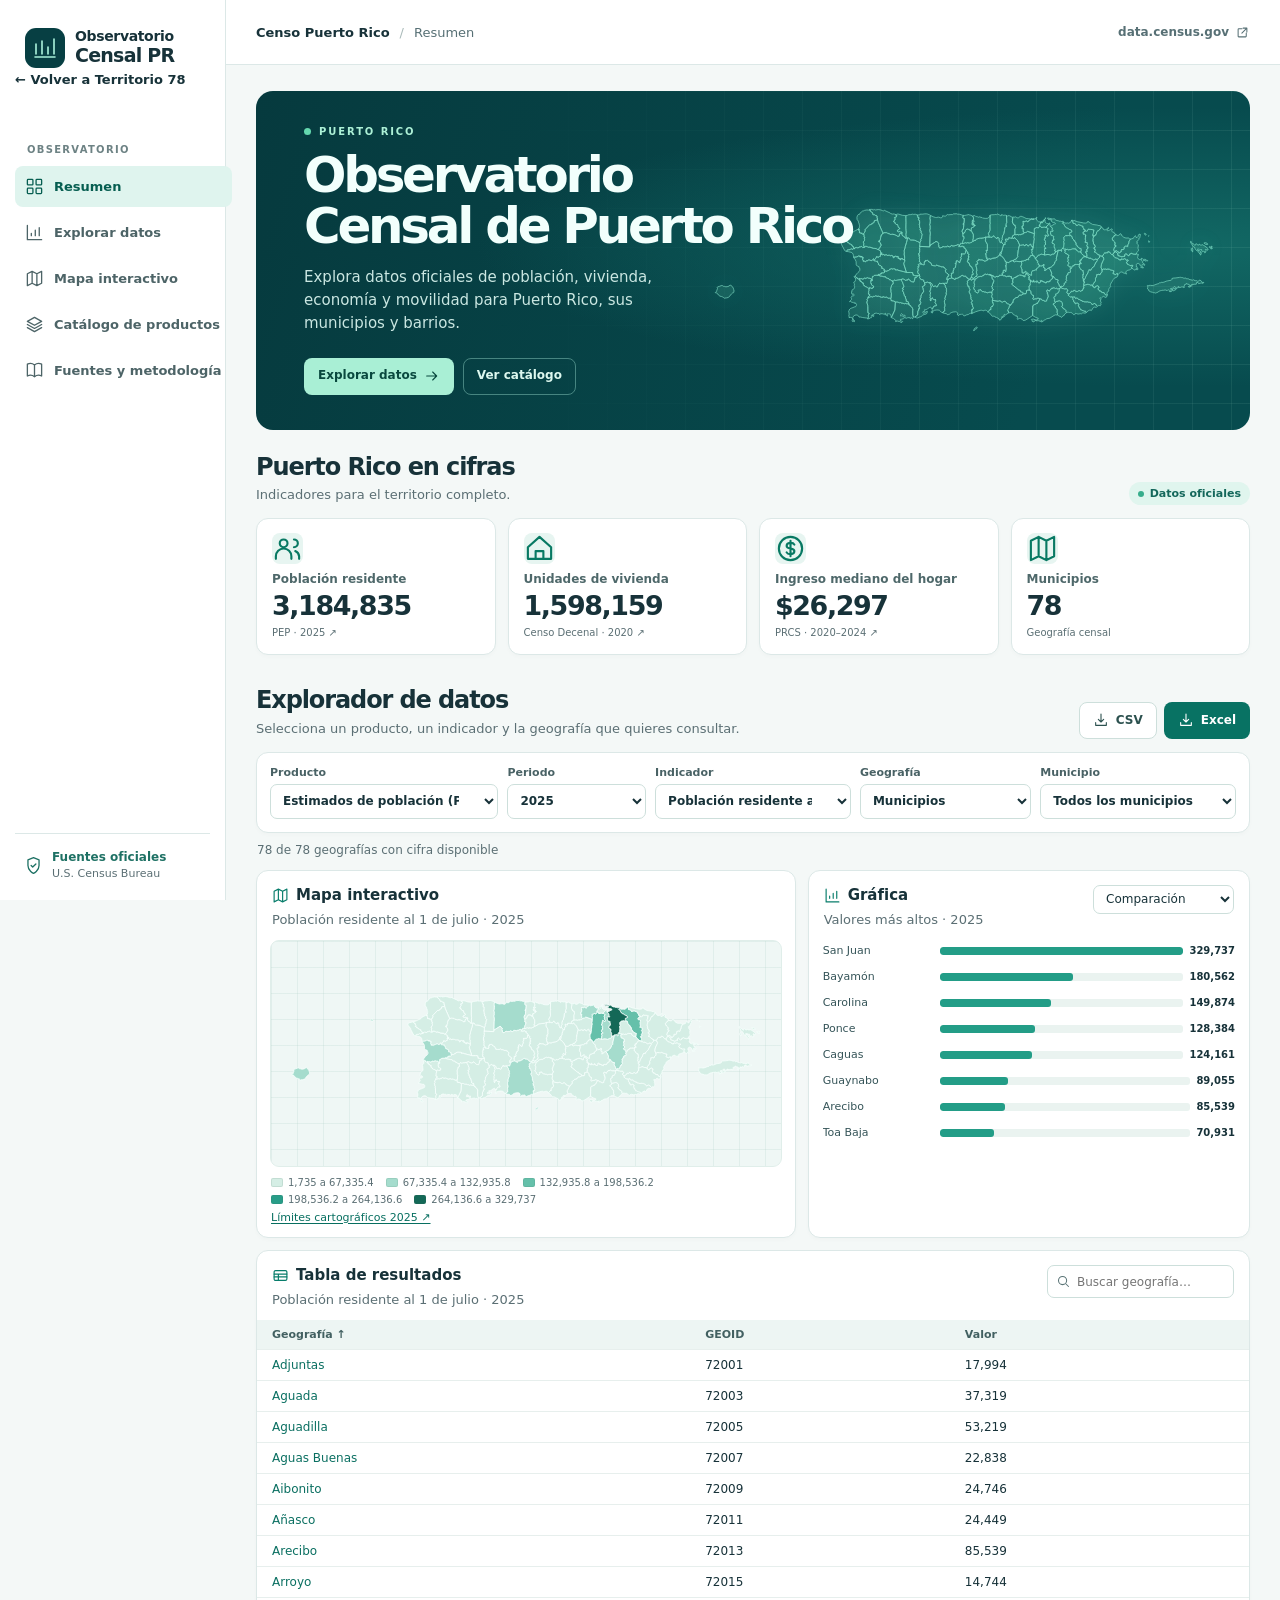
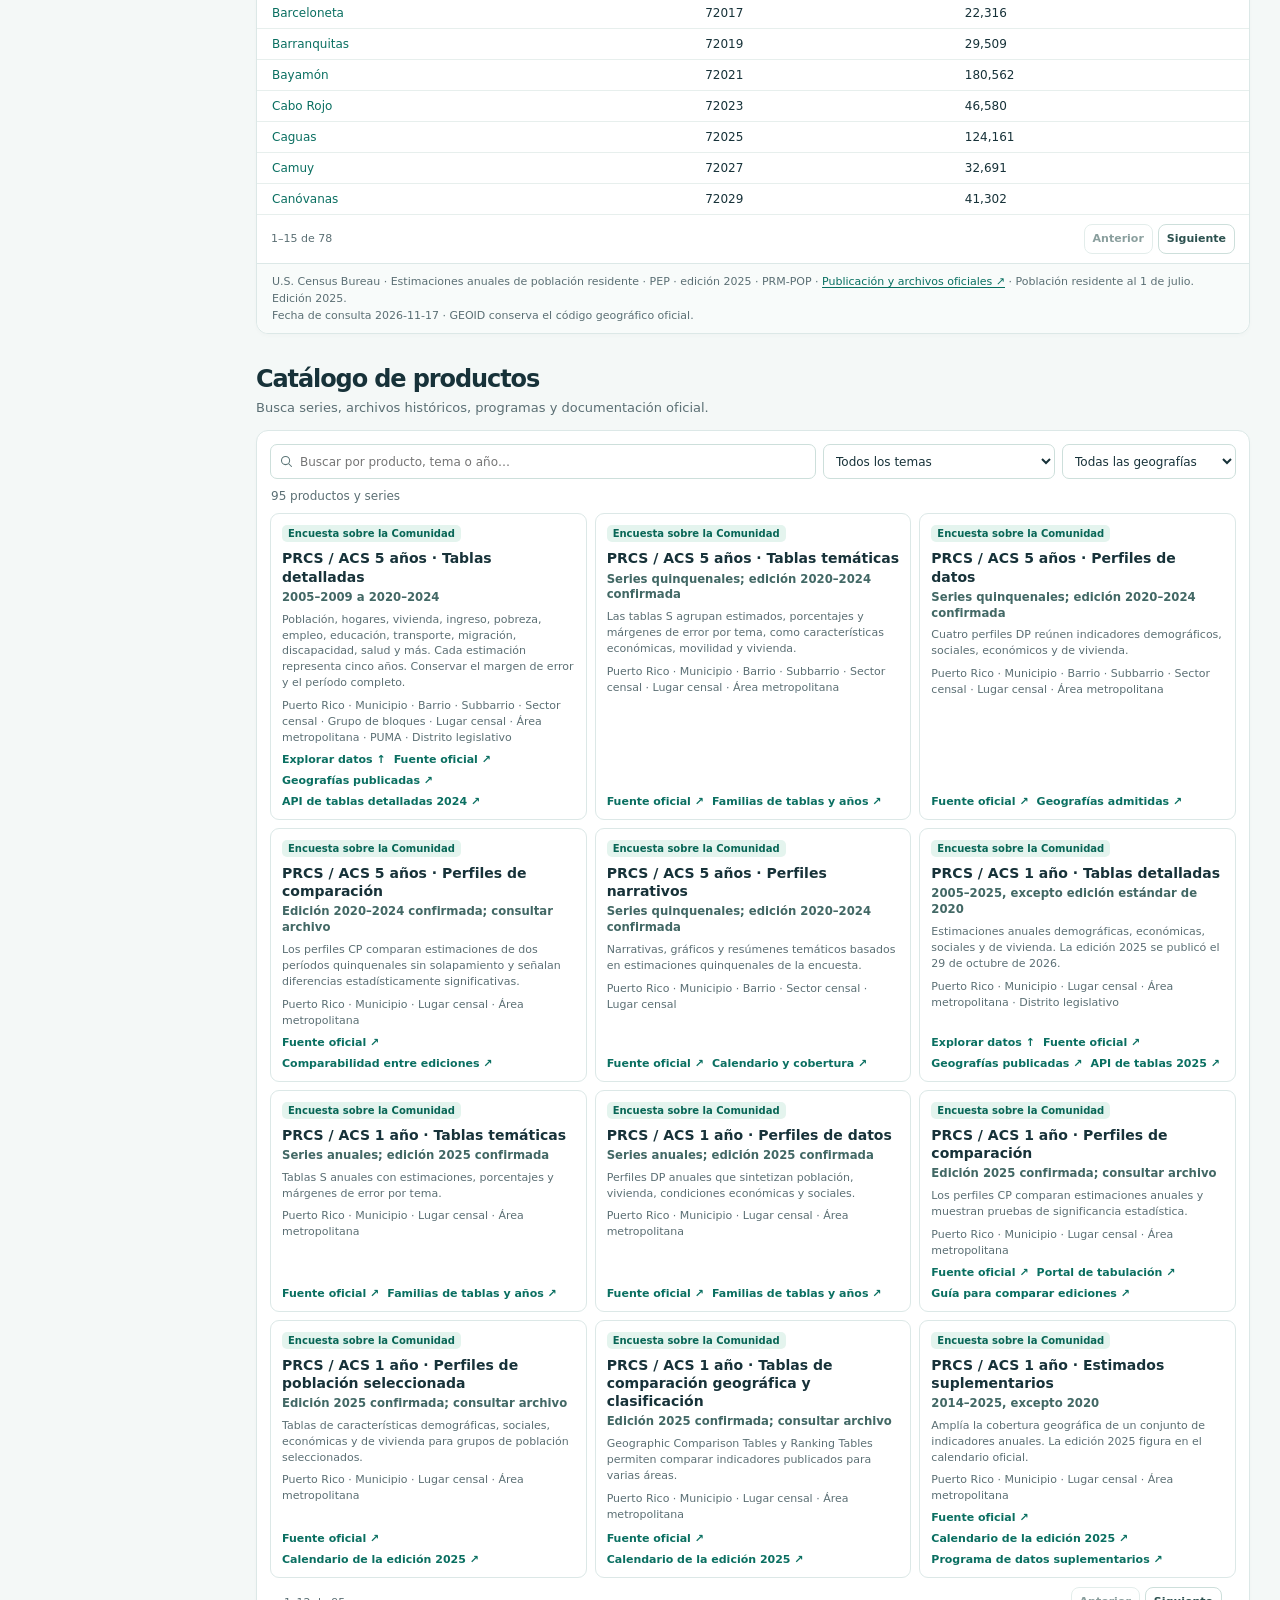
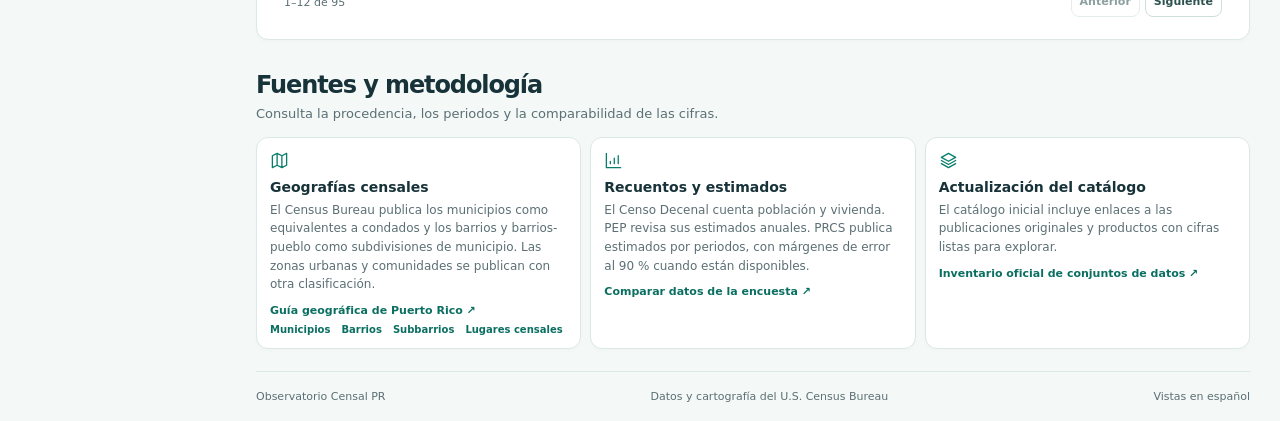
==== sitio/censo/index.html @ 0adb04f1 "Territorio 78: sitio y actualización censal automática Co-Authored-By: Claude Opus 5.5 <noreply@anth" ====
<!doctype html>
<html lang="es">
<head>
<meta charset="utf-8">
<meta name="viewport" content="width=device-width, initial-scale=1">
<title>Observatorio Censal de Puerto Rico</title>
<meta name="description" content="Consulta estadísticas oficiales del Censo de Estados Unidos para Puerto Rico, sus municipios y barrios.">
<link rel="stylesheet" href="style.css?v=20261117">
<script type="module" src="app.js?v=20261117"></script>
</head>
<body>
<a class="skip" href="#contenido">Ir al contenido</a>
<aside class="sidebar" aria-label="Navegación principal">
  <a class="brand" href="#inicio"><span class="brand-icon" data-icon="brand"></span><span>Observatorio<strong>Censal PR</strong></span></a>
  <a href="../index.html#censo" style="display:block;font-size:13px;font-weight:600;margin:4px 0 14px;text-decoration:none">← Volver a Territorio 78</a>
  <p class="nav-label">OBSERVATORIO</p>
  <nav>
    <a href="#inicio" data-nav="inicio"><i data-icon="grid"></i>Resumen</a>
    <a href="#explorar" data-nav="explorar"><i data-icon="chart"></i>Explorar datos</a>
    <a href="#mapa" data-nav="mapa"><i data-icon="map"></i>Mapa interactivo</a>
    <a href="#catalogo" data-nav="catalogo"><i data-icon="layers"></i>Catálogo de productos</a>
    <a href="#metodologia" data-nav="metodologia"><i data-icon="book"></i>Fuentes y metodología</a>
  </nav>
  <div class="sidebar-foot"><i data-icon="shield"></i><div><strong>Fuentes oficiales</strong><span>U.S. Census Bureau</span></div></div>
</aside>
<main id="contenido">
  <header class="topbar">
    <div><span class="top-brand">Censo Puerto Rico</span><span class="top-slash">/</span><span id="breadcrumb">Resumen</span></div>
    <a class="minor top-source" href="https://data.census.gov/" target="_blank" rel="noopener">data.census.gov <i data-icon="external"></i></a>
  </header>
  <div class="content">
    <section id="inicio" aria-label="Resumen">
      <div class="hero">
        <div class="hero-copy">
          <div class="eyebrow"><span></span> PUERTO RICO</div>
          <h1>Observatorio<br>Censal de Puerto Rico</h1>
          <p>Explora datos oficiales de población, vivienda, economía y movilidad para Puerto Rico, sus municipios y barrios.</p>
          <div class="hero-actions"><a class="btn hero-main" href="#explorar">Explorar datos <i data-icon="arrow"></i></a><a class="btn hero-secondary" href="#catalogo">Ver catálogo</a></div>
        </div>
        <div id="hero-map" aria-hidden="true"></div>
      </div>
      <div class="section-header overview-head"><div><h2>Puerto Rico en cifras</h2><p>Indicadores para el territorio completo.</p></div><span class="pill"><span></span> Datos oficiales</span></div>
      <div class="kpis" id="kpis" aria-live="polite"><p>Cargando indicadores oficiales…</p></div>
    </section>
    <section id="explorar" aria-labelledby="explorar-title">
      <div class="section-header"><div><h2 id="explorar-title">Explorador de datos</h2><p>Selecciona un producto, un indicador y la geografía que quieres consultar.</p></div><div class="exports"><button id="export-csv" class="btn neutral" disabled><i data-icon="download"></i> CSV</button><button id="export-xlsx" class="btn accent" disabled><i data-icon="download"></i> Excel</button></div></div>
      <div id="data-error" class="notice" hidden></div>
      <div class="panel filter-grid">
        <label>Producto<select id="product" disabled></select></label>
        <label>Periodo<select id="year" disabled></select></label>
        <label>Indicador<select id="indicator" disabled></select></label>
        <label>Geografía<select id="level" disabled><option value="municipio">Municipios</option><option value="barrio">Barrios y barrios-pueblo</option><option value="pr">Puerto Rico</option></select></label>
        <label id="parent-label">Municipio<select id="parent" disabled><option value="">Todos los municipios</option></select></label>
      </div>
      <p id="status" class="status" role="status"></p>
      <div class="viz-grid">
        <article class="panel viz-card" id="mapa">
          <div class="card-head"><div><h3><i data-icon="map"></i> Mapa interactivo</h3><p id="map-caption">Límites oficiales del Censo</p></div><div class="exports"><button id="drill-map" class="btn small accent" type="button" hidden>Ver barrios</button><button id="clear-map" class="btn small neutral" type="button" hidden>Restablecer</button></div></div>
          <div class="map-frame" id="map-frame"></div>
          <div class="map-legend" id="legend"></div>
          <p id="map-source" class="map-source">Selecciona un área del mapa para consultar su valor.</p>
        </article>
        <article class="panel viz-card">
          <div class="card-head"><div><h3><i data-icon="chart"></i> Gráfica</h3><p id="chart-caption">Usa los filtros para comparar geografías.</p></div>
          <select id="chart-mode" title="Tipo de gráfica" aria-label="Tipo de gráfica"><option value="rank">Comparación</option><option value="trend">Serie temporal</option></select></div>
          <div class="chart-body" id="chart"></div>
        </article>
      </div>
      <article class="panel table-card">
        <div class="card-head"><div><h3><i data-icon="table"></i> Tabla de resultados</h3><p id="table-caption"></p></div><label class="search-field"><i data-icon="search"></i><input id="table-search" type="search" placeholder="Buscar geografía…" aria-label="Buscar geografía"></label></div>
        <div class="table-scroll"><table><thead id="table-head"></thead><tbody id="table-body"></tbody></table></div>
        <div id="pagination" class="pagination"></div>
        <div id="data-source" class="source-line"></div>
      </article>
    </section>
    <section id="catalogo" aria-labelledby="catalogo-title">
      <div class="section-header"><div><h2 id="catalogo-title">Catálogo de productos</h2><p>Busca series, archivos históricos, programas y documentación oficial.</p></div></div>
      <div class="panel catalog">
        <div class="catalog-filters">
          <label class="search-field catalog-search"><i data-icon="search"></i><input id="catalog-search" type="search" placeholder="Buscar por producto, tema o año…" aria-label="Buscar producto"></label>
          <select id="catalog-category" aria-label="Tema"><option value="">Todos los temas</option></select>
          <select id="catalog-geo" aria-label="Cobertura geográfica"><option value="">Todas las geografías</option><option value="pr">Puerto Rico</option><option value="municipio">Municipios</option><option value="barrio">Barrios</option></select>
        </div>
        <div id="catalog-count" class="catalog-count" role="status">Cargando catálogo…</div>
        <div id="catalog-items" class="catalog-grid"></div>
        <div id="catalog-pages" class="pagination"></div>
      </div>
    </section>
    <section id="metodologia" aria-labelledby="metodologia-title">
      <div class="section-header"><div><h2 id="metodologia-title">Fuentes y metodología</h2><p>Consulta la procedencia, los periodos y la comparabilidad de las cifras.</p></div></div>
      <div class="method-grid">
        <article class="panel method-card"><i data-icon="map"></i><h3>Geografías censales</h3><p>El Census Bureau publica los municipios como equivalentes a condados y los barrios y barrios-pueblo como subdivisiones de municipio. Las zonas urbanas y comunidades se publican con otra clasificación.</p><a href="https://www.census.gov/geographies/reference-files/2020/geo/state-local-geo-guides-2020/puerto-rico.html" target="_blank" rel="noopener">Guía geográfica de Puerto Rico ↗</a><div class="geo-downloads"><a href="./data/municipios.geojson" download>Municipios</a><a href="./data/barrios.geojson" download>Barrios</a><a href="./data/subbarrios.geojson" download>Subbarrios</a><a href="./data/lugares.geojson" download>Lugares censales</a></div></article>
        <article class="panel method-card"><i data-icon="chart"></i><h3>Recuentos y estimados</h3><p>El Censo Decenal cuenta población y vivienda. PEP revisa sus estimados anuales. PRCS publica estimados por periodos, con márgenes de error al 90 % cuando están disponibles.</p><a href="https://www.census.gov/programs-surveys/acs/guidance/comparing-acs-data.html" target="_blank" rel="noopener">Comparar datos de la encuesta ↗</a></article>
        <article class="panel method-card"><i data-icon="layers"></i><h3>Actualización del catálogo</h3><p id="update-status">El catálogo inicial incluye enlaces a las publicaciones originales y productos con cifras listas para explorar.</p><a href="https://api.census.gov/data.html" target="_blank" rel="noopener">Inventario oficial de conjuntos de datos ↗</a></article>
      </div>
    </section>
    <footer><span>Observatorio Censal PR</span><span>Datos y cartografía del U.S. Census Bureau</span><span>Vistas en español</span></footer>
  </div>
</main>
</body>
</html>
---- sitio/censo/style.css ----
:root{--ink:#173239;--muted:#5b6f74;--line:#dce8e7;--green:#087d6b;--deep:#073f43;--bg:#f4f8f7;--white:#fff;--nav-width:226px;color-scheme:light;font-family:"Inter","Geist",system-ui,-apple-system,BlinkMacSystemFont,"Segoe UI",sans-serif;color:var(--ink);background:var(--bg);font-size:14px}
*{box-sizing:border-box}html{scroll-behavior:smooth}body{margin:0}a{color:inherit;text-decoration:none}button,select,input{font:inherit}button,select{cursor:pointer}button:disabled,select:disabled{cursor:default;opacity:.55}[hidden]{display:none!important}p,h1,h2,h3{margin:0}i[data-icon]{display:inline-flex;align-items:center;justify-content:center;flex:none;width:19px;height:19px;color:inherit;font-style:normal}svg.icon{width:100%;height:100%;display:block}button:focus-visible,a:focus-visible,select:focus-visible,input:focus-visible,[role=button]:focus-visible{outline:3px solid #12a790;outline-offset:3px}.skip{position:fixed;top:10px;left:10px;z-index:10;padding:10px;background:white;transform:translateY(-150%)}.skip:focus{transform:none}
.sidebar{width:var(--nav-width);position:fixed;inset:0 auto 0 0;background:#fff;border-right:1px solid var(--line);display:flex;flex-direction:column;padding:27px 15px 20px;z-index:3}.brand{display:flex;gap:10px;align-items:center;padding:1px 10px 0;line-height:1.13;letter-spacing:-.025em;font-size:14px;font-weight:650}.brand strong{display:block;font-weight:800;font-size:19px;letter-spacing:-.04em}.brand-icon{width:40px;height:40px;border-radius:11px;background:var(--deep);color:#a6efd9;padding:8px;display:grid;place-items:center}.nav-label{font-size:10px;color:#6d8284;font-weight:700;letter-spacing:.13em;margin:43px 12px 11px}.sidebar nav{display:grid;gap:5px}.sidebar nav a{display:flex;gap:10px;align-items:center;padding:11px 10px;border-radius:8px;color:#4d6467;font-size:13px;font-weight:560;white-space:nowrap}.sidebar nav a:hover,.sidebar nav a[aria-current]{background:#dff4ee;color:#075e51;font-weight:710}.sidebar-foot{margin-top:auto;border-top:1px solid var(--line);padding:16px 9px 0;display:flex;align-items:center;gap:9px;color:#1e7164;font-size:12px}.sidebar-foot span{display:block;color:var(--muted);font-size:11px;margin-top:3px}
main{margin-left:var(--nav-width)}.topbar{height:65px;border-bottom:1px solid var(--line);background:#fff;display:flex;align-items:center;justify-content:space-between;padding:0 30px;color:#577075;gap:16px;font-size:13px}.top-brand{font-weight:680;color:var(--ink)}.top-slash{padding:0 10px;color:#a9bab9}.minor{display:inline-flex;gap:6px;align-items:center;font-weight:650;font-size:12px}.minor i{width:15px;height:15px}.minor:hover{color:var(--green)}.content{max-width:1590px;margin:0 auto;padding:26px 30px 0}
section{scroll-margin-top:18px}#mapa{scroll-margin-top:18px}.hero{background:radial-gradient(ellipse at 94% 46%,#126864 0,transparent 54%),linear-gradient(108deg,#063a3e,#074b4e 79%);border-radius:17px;min-height:301px;position:relative;overflow:hidden;color:#f2fffc;isolation:isolate;display:flex;align-items:center}.hero:after{content:"";position:absolute;inset:0;z-index:-1;background-image:linear-gradient(#a7e3cb18 1px,transparent 1px),linear-gradient(90deg,#a7e3cb18 1px,transparent 1px);background-size:39px 39px;mask-image:linear-gradient(90deg,transparent 23%,black 100%)}.hero-copy{padding:35px clamp(26px,4vw,48px);position:relative;max-width:620px;z-index:1}.eyebrow{font-size:10px;letter-spacing:.19em;color:#acf0d6;display:flex;align-items:center;gap:8px;font-weight:750}.eyebrow span,.pill span{width:7px;height:7px;background:#64d7ae;border-radius:50%;display:inline-block}.hero h1{font-size:clamp(37px,4.3vw,62px);letter-spacing:-.065em;line-height:1.02;margin:13px 0 14px;font-weight:780}.hero p{font-size:15px;line-height:1.55;color:#cae7e2;max-width:363px}.hero-actions{display:flex;gap:9px;flex-wrap:wrap;margin-top:22px}.btn{display:inline-flex;gap:7px;justify-content:center;align-items:center;padding:9px 13px;min-height:37px;border-radius:8px;border:1px solid transparent;font-weight:690;font-size:12px;white-space:nowrap;line-height:1.3}.btn i{width:16px;height:16px}.hero-main{background:#a9efd5;color:#09483e}.hero-main:hover{background:#c6f6e4}.hero-secondary{border-color:#7fc0b489;color:#ddf8ef}.hero-secondary:hover{background:#ffffff15}#hero-map{position:absolute;inset:7% 1.5% 1% 44%;display:grid;place-items:center;z-index:0;pointer-events:none}#hero-map svg{width:100%;height:auto;overflow:visible;opacity:.88;filter:drop-shadow(0 0 13px #83ead54f)}
.section-header{display:flex;justify-content:space-between;align-items:flex-end;gap:13px;margin:32px 0 13px}.overview-head{margin-top:24px}.section-header h2{font-size:24px;line-height:1.15;letter-spacing:-.046em;font-weight:770}.section-header p,.card-head p{font-size:13px;color:var(--muted);margin-top:5px;line-height:1.45}.pill{font-size:11px;font-weight:720;color:#14675b;display:inline-flex;align-items:center;gap:6px;width:max-content;padding:5px 9px;border-radius:99px;white-space:nowrap;background:#e0f5ee}.pill span{background:#37ad8c;width:6px;height:6px}.kpis{display:grid;grid-template-columns:repeat(4,minmax(0,1fr));gap:12px}.panel{background:#fff;border:1px solid var(--line);border-radius:12px;box-shadow:0 2px 4px #153f3705;min-width:0}.kpi{padding:14px 15px 15px}.kpi-icon{width:31px;height:31px;display:grid;place-items:center;background:#e7f5f1;color:#087963;border-radius:8px;margin-bottom:8px}.kpi h3{font-size:12px;font-weight:650;color:#4e686a;margin-bottom:5px}.kpi strong{display:block;font-variant-numeric:tabular-nums;font-size:clamp(21px,2.1vw,31px);letter-spacing:-.052em;line-height:1.13}.kpi a,.kpi small{font-size:10px;color:var(--muted);display:inline-block;margin-top:6px}.kpi a:hover{text-decoration:underline}
.exports{display:flex;gap:7px}.neutral{background:#fff;border-color:#cddfdb;color:#2c514f}.neutral:hover{background:#f1f8f6}.accent{background:#087263;color:#fff}.accent:hover{background:#055e51}.small{min-height:30px;padding:5px 8px;font-size:11px}.filter-grid{padding:13px;display:grid;grid-template-columns:1.4fr .85fr 1.2fr 1.05fr 1.2fr;gap:9px}.filter-grid label{font-size:11px;display:grid;gap:5px;color:#496265;font-weight:680;min-width:0}select{border:1px solid #cddfdb;border-radius:7px;background:#fff;color:var(--ink);padding:7px 22px 7px 8px;min-height:35px;max-width:100%;min-width:0;font-size:12px}.status{color:var(--muted);margin:10px 1px;font-size:12px;min-height:17px}.notice{padding:12px;border:1px solid #e6cbb9;background:#fff2e9;border-radius:8px;margin-bottom:12px}
.viz-grid{display:grid;grid-template-columns:1.22fr 1fr;gap:12px}.viz-card{overflow:hidden}.card-head{display:flex;align-items:flex-start;justify-content:space-between;gap:8px;padding:14px 15px 10px}.card-head h3{display:flex;align-items:center;gap:7px;font-size:15px;line-height:1.4;font-weight:750}.card-head h3 i{color:var(--green);width:17px;height:17px}.card-head select{min-height:29px;padding-top:4px;padding-bottom:4px}.map-frame{margin:0 13px;border:1px solid #e0eeea;background-color:#eff7f5;background-image:linear-gradient(#b4d4cb40 1px,transparent 1px),linear-gradient(90deg,#b4d4cb40 1px,transparent 1px);background-size:26px 26px;border-radius:9px;min-height:225px;display:grid;place-items:center;overflow:hidden;position:relative}.map-frame>svg{width:100%;height:225px;display:block}.map-frame path{stroke:#f6fffd;stroke-width:.8;vector-effect:non-scaling-stroke}.map-frame path[role=button]{cursor:pointer}.map-frame path[role=button]:hover,.map-frame path[role=button]:focus,.map-frame path.is-selected{stroke:#103f44;stroke-width:1.75}.map-legend{margin:10px 14px 0;min-height:18px;display:flex;gap:6px 12px;flex-wrap:wrap;font-size:10px;color:var(--muted)}.map-legend span{display:inline-flex;align-items:center;gap:5px}.swatch{width:12px;height:9px;border:1px solid #42655a20;border-radius:2px}.map-source{margin:5px 14px 12px;color:var(--muted);font-size:11px;line-height:1.4}.map-source a,.source-line a{color:#076f60;text-decoration:underline;text-underline-offset:2px}.chart-body{padding:2px 14px 11px;min-height:238px}.bars{display:grid;gap:8px}.bar-row{display:grid;grid-template-columns:minmax(57px,27%) 1fr auto;align-items:center;gap:6px;text-align:left;font-size:11px;min-height:18px;color:#355458}.bar-row span:first-child{overflow:hidden;text-overflow:ellipsis;white-space:nowrap}.bar-row strong{font-size:10px;font-variant-numeric:tabular-nums;color:var(--ink)}.bar-track{background:#eaf3f0;height:8px;border-radius:3px;overflow:hidden}.bar-fill{height:100%;background:#239d87;border-radius:3px}.linechart{width:100%;height:220px;display:block}.empty{color:var(--muted);font-size:12px;padding:17px 12px;text-align:center}.chart-note{font-size:11px;color:var(--muted);line-height:1.35;margin-top:5px}
.table-card{margin-top:12px}.search-field{display:inline-flex;align-items:center;gap:6px;border:1px solid #cddfdb;border-radius:7px;padding:0 8px;color:#5a7476;min-height:33px;background:white}.search-field i{width:15px;height:15px}.search-field input{border:0;background:transparent;min-width:0;max-width:100%;width:148px;padding:6px 0;font-size:12px;color:var(--ink)}.table-scroll{overflow:auto}table{border-collapse:collapse;width:100%;font-size:12px;white-space:nowrap;text-align:left}th{background:#edf5f3;color:#426061;font-size:11px;font-weight:740}th button{font:inherit;color:inherit;border:0;background:transparent;padding:0;text-align:left}th,td{padding:8px 15px;border-bottom:1px solid #e7efed}td{font-variant-numeric:tabular-nums}td a,td button.link{font:inherit;border:0;background:transparent;padding:0;color:#0a6f61;cursor:pointer;text-align:left}td a:hover,td button.link:hover{text-decoration:underline}tbody tr:hover{background:#f8fcfb}.pagination{display:flex;justify-content:space-between;gap:8px;align-items:center;padding:9px 14px;color:var(--muted);font-size:11px}.pagination>div{display:flex;gap:5px}.source-line{border-top:1px solid var(--line);background:#f8fbfa;border-radius:0 0 12px 12px;padding:9px 15px;line-height:1.55;color:var(--muted);font-size:11px}
.catalog{padding:13px}.catalog-filters{display:grid;grid-template-columns:1fr auto auto;gap:7px}.catalog-search input{width:100%}.catalog-count{color:var(--muted);margin:10px 1px;font-size:12px}.catalog-grid{display:grid;grid-template-columns:repeat(3,minmax(0,1fr));gap:8px}.catalog-item{border:1px solid var(--line);border-radius:9px;padding:11px;display:flex;flex-direction:column;min-width:0}.catalog-item .tag{font-size:10px;font-weight:700;color:#086656;background:#e4f4ee;padding:3px 6px;border-radius:5px;align-self:flex-start}.catalog-item h3{font-size:14px;margin:7px 0 4px;line-height:1.3}.catalog-item p{font-size:11px;color:var(--muted);line-height:1.45;margin-bottom:7px}.catalog-item small{color:#426865;font-weight:650;margin-bottom:6px;line-height:1.35}.catalog-item .catalog-links{display:flex;gap:8px;flex-wrap:wrap;margin-top:auto;font-size:11px;color:#0a6f61;font-weight:700}.catalog-links a:hover,.method-card a:hover{text-decoration:underline}.method-grid{display:grid;grid-template-columns:repeat(3,minmax(0,1fr));gap:9px}.method-card{padding:13px}.method-card i{color:var(--green)}.method-card h3{font-size:14px;margin:6px 0}.method-card p{font-size:12px;color:var(--muted);line-height:1.55;margin-bottom:7px}.method-card a{font-size:11px;color:#0a6f61;font-weight:700}footer{display:flex;justify-content:space-between;gap:8px;flex-wrap:wrap;padding:18px 0;margin-top:22px;border-top:1px solid var(--line);font-size:11px;color:var(--muted)}
@media(max-width:1180px){:root{--nav-width:199px}.content{padding:21px 23px 0}.topbar{padding:0 23px}.hero h1{font-size:clamp(36px,4.7vw,59px)}}@media(max-width:900px){:root{--nav-width:0px}.sidebar{position:sticky;top:0;width:100%;display:flex;flex-direction:row;align-items:center;justify-content:space-between;border-right:0;border-bottom:1px solid var(--line);padding:7px 10px;gap:8px;overflow:auto}.brand{padding:0;flex:none}.brand-icon{width:33px;height:33px;padding:6px}.brand span:nth-child(2),.sidebar-foot,.nav-label{display:none}.sidebar nav{display:flex;gap:3px}.sidebar nav a{font-size:12px;padding:7px;gap:4px}.sidebar nav a i{width:15px;height:15px}.topbar{height:41px}.hero{min-height:274px}.hero h1{font-size:clamp(37px,6.1vw,57px)}section,#mapa{scroll-margin-top:63px}}@media(max-width:650px){.content{padding:13px 10px 0}.topbar{padding:0 11px}.top-source{font-size:10px}.sidebar nav a i{display:none}.sidebar nav a{font-size:11px;white-space:nowrap;padding:6px 5px}.hero{min-height:284px}.hero-copy{padding:22px 15px}.hero h1{font-size:clamp(32px,8.4vw,52px)}.hero p{font-size:13px;max-width:285px}#hero-map{inset:13% -10% 1% 25%;opacity:.36}.kpis{grid-template-columns:repeat(2,minmax(0,1fr));gap:6px}.kpi{padding:9px}.section-header{align-items:flex-start}.section-header h2{font-size:21px}.section-header p{font-size:12px}.exports .btn{padding:7px 6px;min-height:31px}.filter-grid{grid-template-columns:repeat(2,minmax(0,1fr));padding:8px;gap:7px}.viz-grid,.method-grid{grid-template-columns:1fr}.catalog-grid{grid-template-columns:1fr}.catalog-filters{grid-template-columns:repeat(2,minmax(0,1fr))}.catalog-search{grid-column:1/-1}.catalog{padding:8px}.card-head{padding:10px}.search-field input{width:114px}.catalog-search input{width:100%}}
.geo-downloads{display:flex;flex-wrap:wrap;gap:4px 11px;margin-top:7px}.geo-downloads a{font-size:10px}
@media(min-width:1200px){.hero-copy{max-width:660px}.hero h1{font-size:clamp(45px,3.9vw,60px)}}
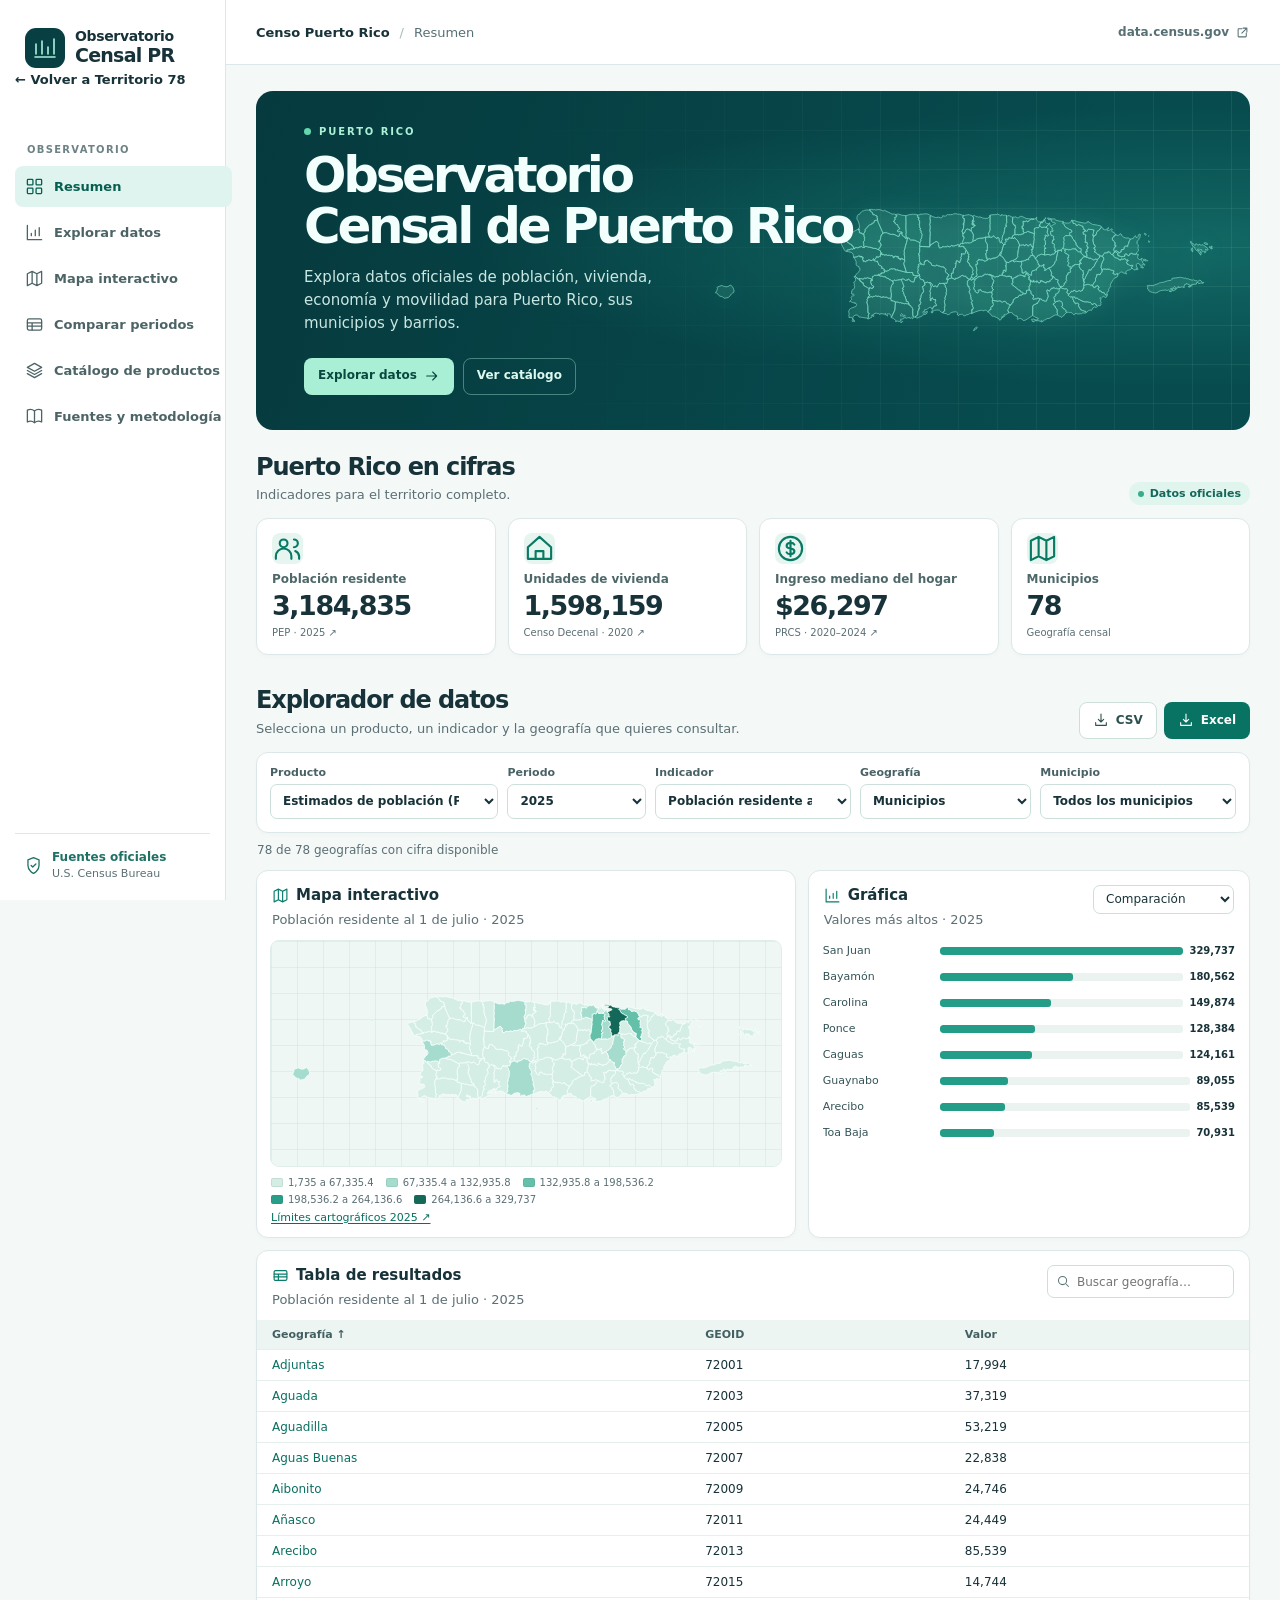
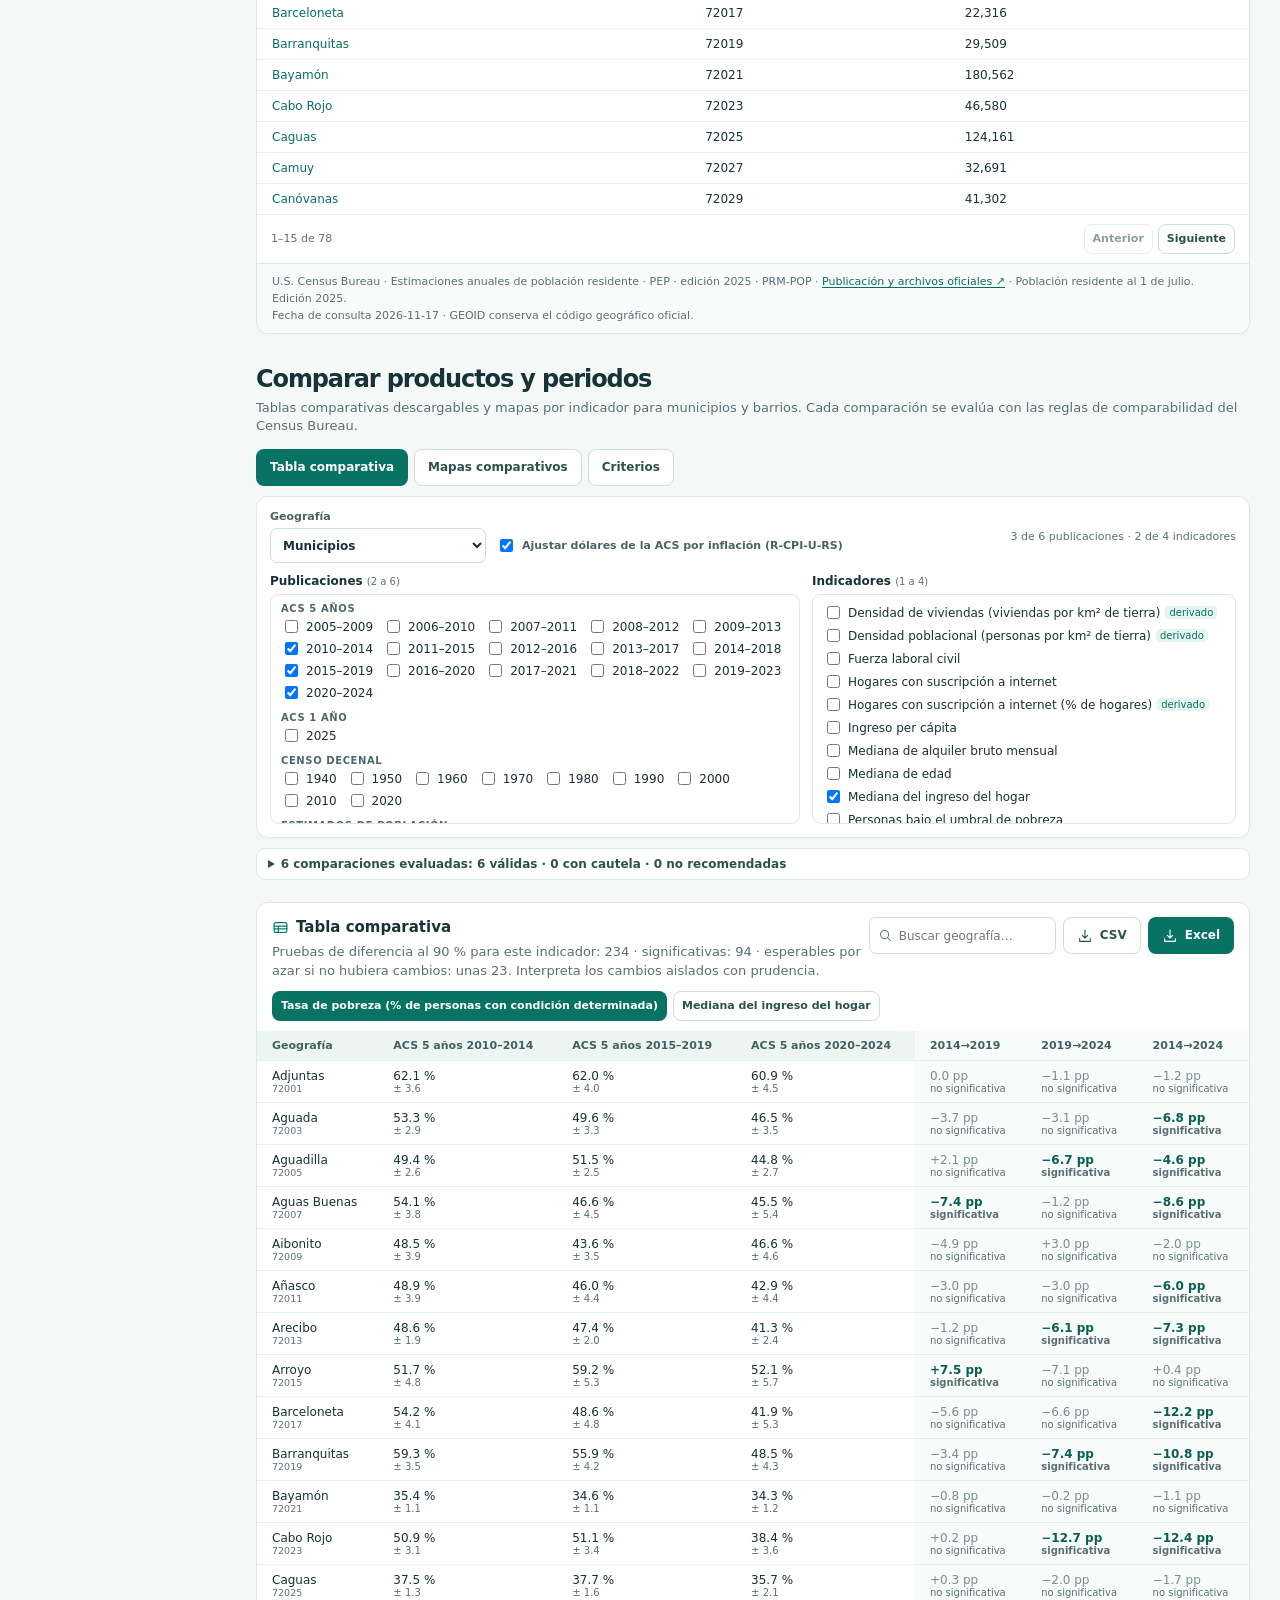
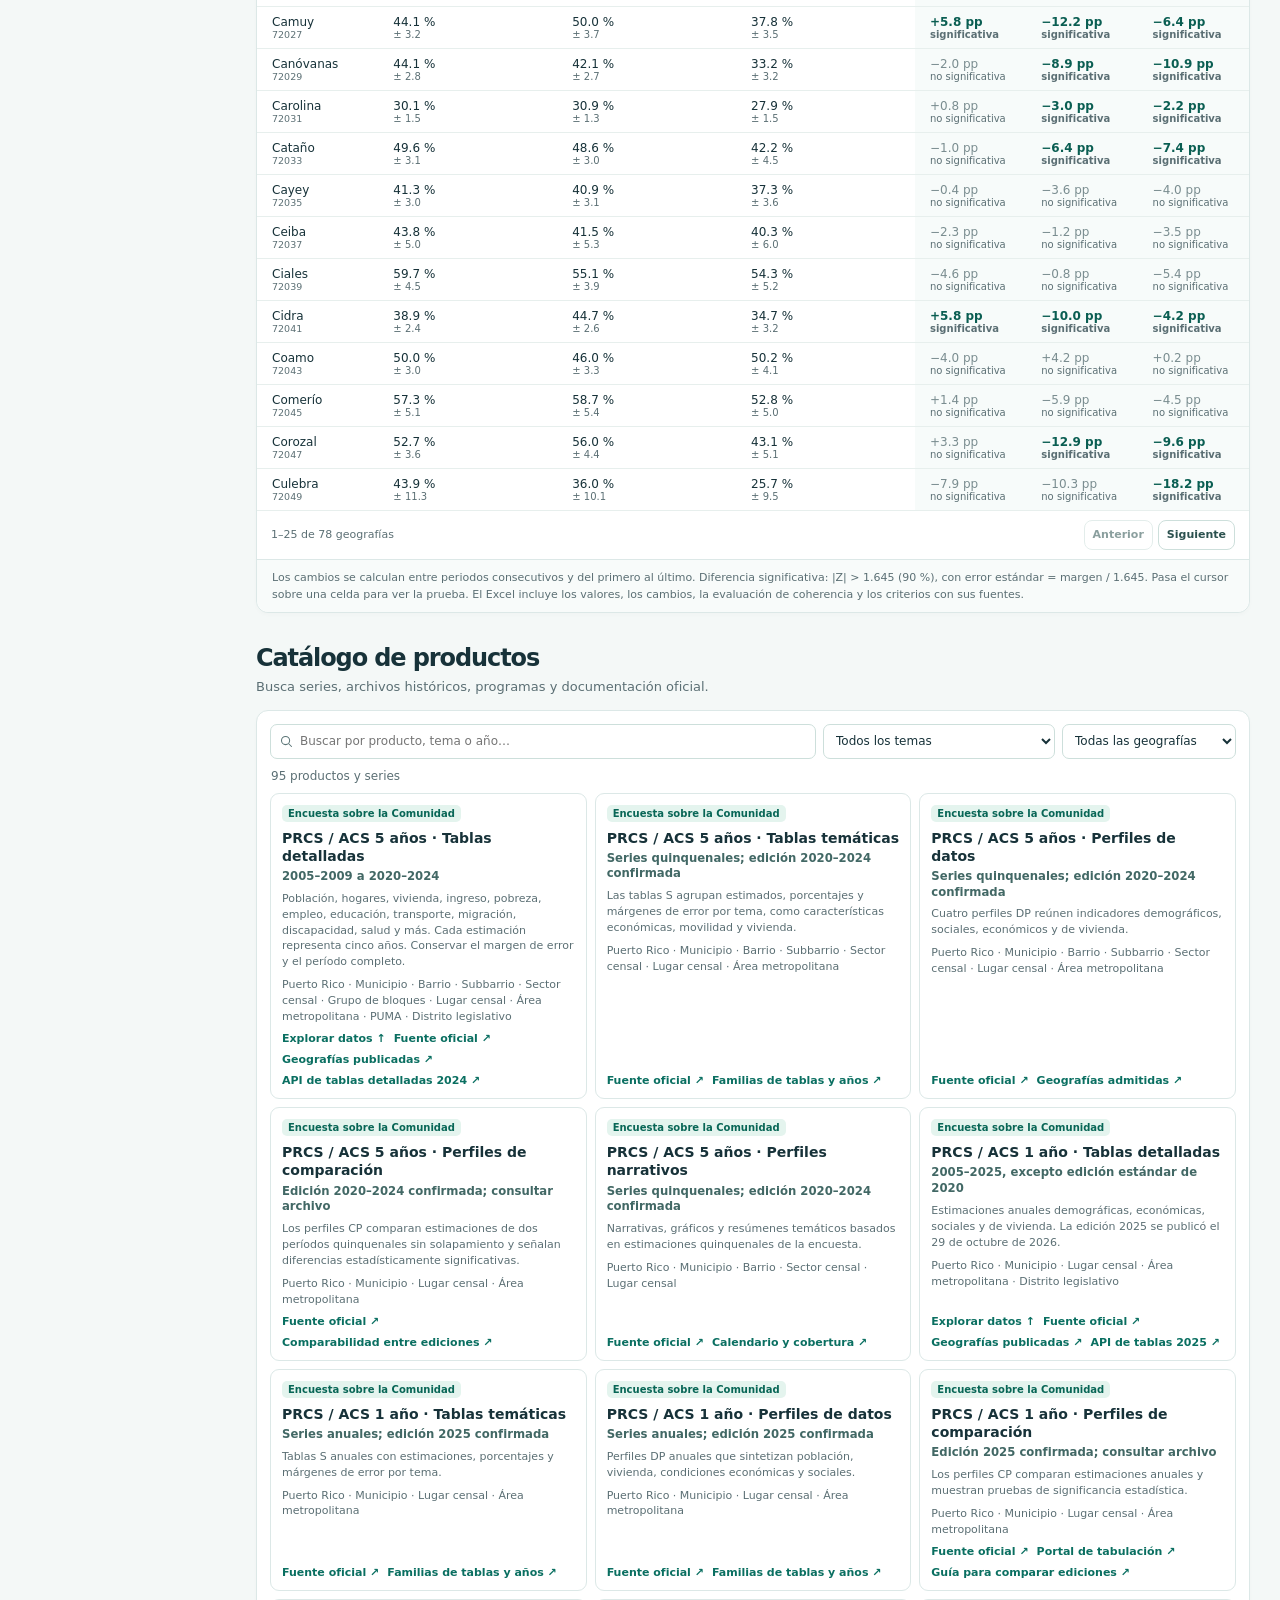
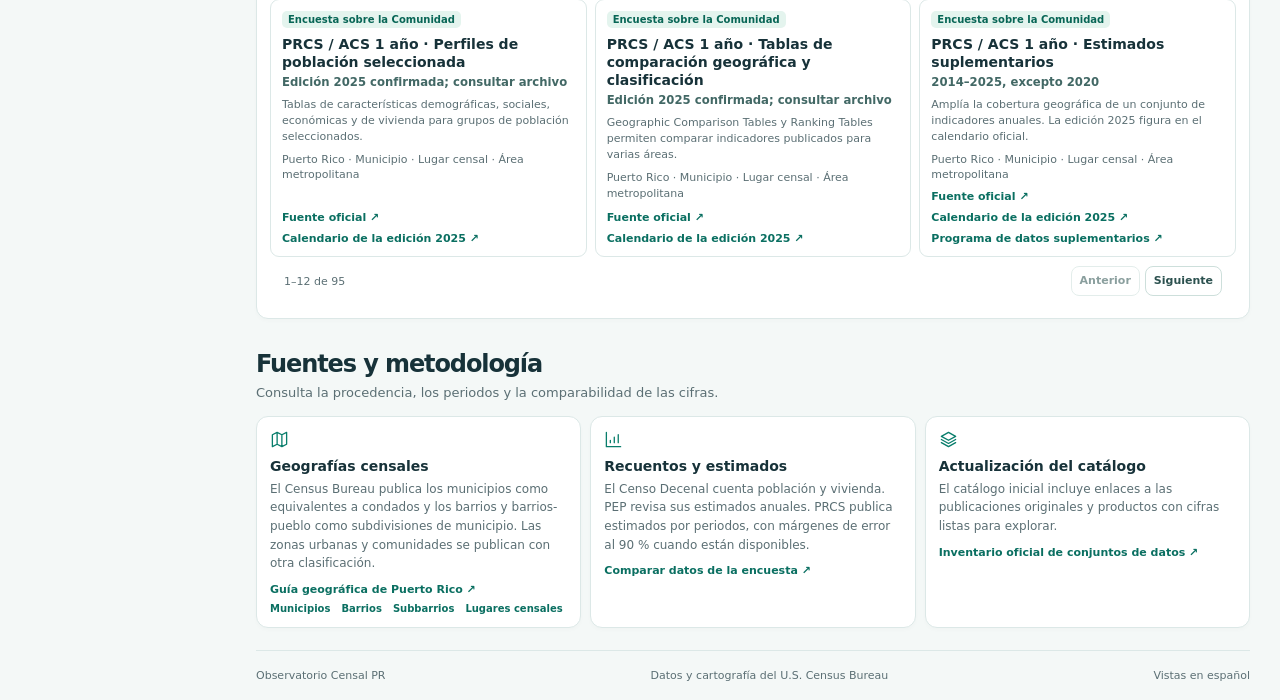
==== commit c5b7c602: "Observatorio: tablas y mapas comparativos con reglas de coherencia Tablas comparativas descargables " ====
--- a/sitio/censo/index.html
+++ b/sitio/censo/index.html
@@ -5,8 +5,8 @@
 <meta name="viewport" content="width=device-width, initial-scale=1">
 <title>Observatorio Censal de Puerto Rico</title>
 <meta name="description" content="Consulta estadísticas oficiales del Censo de Estados Unidos para Puerto Rico, sus municipios y barrios.">
-<link rel="stylesheet" href="style.css?v=20261117">
-<script type="module" src="app.js?v=20261117"></script>
+<link rel="stylesheet" href="style.css?v=20261118">
+<script type="module" src="app.js?v=20261118"></script>
 </head>
 <body>
 <a class="skip" href="#contenido">Ir al contenido</a>
@@ -18,6 +18,7 @@
     <a href="#inicio" data-nav="inicio"><i data-icon="grid"></i>Resumen</a>
     <a href="#explorar" data-nav="explorar"><i data-icon="chart"></i>Explorar datos</a>
     <a href="#mapa" data-nav="mapa"><i data-icon="map"></i>Mapa interactivo</a>
+    <a href="#comparar" data-nav="comparar"><i data-icon="table"></i>Comparar periodos</a>
     <a href="#catalogo" data-nav="catalogo"><i data-icon="layers"></i>Catálogo de productos</a>
     <a href="#metodologia" data-nav="metodologia"><i data-icon="book"></i>Fuentes y metodología</a>
   </nav>
@@ -73,6 +74,62 @@
         <div id="data-source" class="source-line"></div>
       </article>
     </section>
+    <section id="comparar" aria-labelledby="comparar-title">
+      <div class="section-header"><div><h2 id="comparar-title">Comparar productos y periodos</h2><p>Tablas comparativas descargables y mapas por indicador para municipios y barrios. Cada comparación se evalúa con las reglas de comparabilidad del Census Bureau.</p></div></div>
+      <div class="cmp-tabs-main" role="tablist"><button type="button" class="btn accent" data-cmp="tabla" role="tab" aria-selected="true">Tabla comparativa</button><button type="button" class="btn neutral" data-cmp="mapas" role="tab" aria-selected="false">Mapas comparativos</button><button type="button" class="btn neutral" data-cmp="criterios" role="tab" aria-selected="false">Criterios</button></div>
+
+      <div id="cmp-pane-tabla" class="cmp-pane">
+        <div class="panel cmp-controls">
+          <div class="cmp-row">
+            <label>Geografía<select id="cmp-level"><option value="pr">Puerto Rico</option><option value="municipio" selected>Municipios</option><option value="barrio">Barrios y barrios-pueblo</option></select></label>
+            <label id="cmp-parent-label" hidden>Municipio<select id="cmp-parent"></select></label>
+            <label class="check"><input type="checkbox" id="cmp-adjust" checked> Ajustar dólares de la ACS por inflación (R-CPI-U-RS)</label>
+            <span id="cmp-count" class="cmp-count"></span>
+          </div>
+          <div class="cmp-pick"><div><h3>Publicaciones <small>(2 a 6)</small></h3><div id="cmp-pubs" class="picker"></div></div><div><h3>Indicadores <small>(1 a 4)</small></h3><div id="cmp-inds" class="picker inds"></div></div></div>
+        </div>
+        <div id="cmp-coh" class="cmp-coh"></div>
+        <article class="panel table-card">
+          <div class="card-head"><div><h3><i data-icon="table"></i> Tabla comparativa</h3><p id="cmp-tests"></p></div><div class="exports"><label class="search-field"><i data-icon="search"></i><input id="cmp-search" type="search" placeholder="Buscar geografía…" aria-label="Buscar geografía"></label><button id="cmp-dl-csv" class="btn neutral" disabled><i data-icon="download"></i> CSV</button><button id="cmp-dl-xlsx" class="btn accent" disabled><i data-icon="download"></i> Excel</button></div></div>
+          <div id="cmp-tabs" class="cmp-indtabs"></div>
+          <div id="cmp-table"></div>
+          <div class="source-line">Los cambios se calculan entre periodos consecutivos y del primero al último. Diferencia significativa: |Z| &gt; 1.645 (90 %), con error estándar = margen / 1.645. Pasa el cursor sobre una celda para ver la prueba. El Excel incluye los valores, los cambios, la evaluación de coherencia y los criterios con sus fuentes.</div>
+        </article>
+      </div>
+
+      <div id="cmp-pane-mapas" class="cmp-pane" hidden>
+        <div class="panel cmp-controls">
+          <div class="cmp-row">
+            <label>Geografía<select id="map-level"><option value="municipio" selected>Municipios</option><option value="barrio">Barrios y barrios-pueblo</option></select></label>
+            <label id="map-parent-label" hidden>Municipio<select id="map-parent"></select></label>
+            <label class="grow">Indicador<select id="map-ind"></select></label>
+            <label>Clases<select id="map-breaks"><option value="quantile">Cuantiles comunes</option><option value="equal">Intervalos iguales</option></select></label>
+            <label class="check"><input type="checkbox" id="map-change" checked> Mapa de cambio</label>
+            <span id="map-count" class="cmp-count"></span>
+          </div>
+          <div class="cmp-pick one"><div><h3>Periodos <small>(municipios: hasta 4 · barrios: hasta 2)</small></h3><div id="map-pubs" class="picker"></div></div></div>
+        </div>
+        <div id="map-coh" class="cmp-coh"></div>
+        <article class="panel">
+          <div class="card-head"><div><h3><i data-icon="map"></i> Mapas</h3><p>Los recuentos se mapean como densidades o tasas; los colores usan cortes comunes a todos los paneles.</p></div><div class="exports"><button id="map-dl-svg" class="btn neutral" disabled><i data-icon="download"></i> SVG</button><button id="map-dl-png" class="btn accent" disabled><i data-icon="download"></i> PNG</button></div></div>
+          <div id="map-panels" class="cmp-maps"></div>
+          <div id="map-legend2" class="cmp-legend"></div>
+          <p id="map-note" class="map-source"></p>
+        </article>
+      </div>
+
+      <div id="cmp-pane-criterios" class="cmp-pane" hidden>
+        <article class="panel cmp-criteria-card">
+          <h3>¿Cuántas comparaciones son adecuadas?</h3>
+          <div class="crit-grid">
+            <div><h4>Tablas</h4><ul><li><b>De 2 a 6 publicaciones.</b> Seis cubre una edición completa de estimados de población (2020–2025) o los censos de 1970 a 2020; más columnas vuelven ilegible la tabla.</li><li><b>De 1 a 4 indicadores.</b> Cada indicador añade sus propias pruebas; cuatro mantiene la tabla legible y el número de pruebas acotado.</li><li><b>Cambios entre periodos consecutivos y del primero al último</b>, no todos contra todos: con 6 periodos son 6 diferencias por indicador en lugar de 15, lo que reduce los falsos positivos (al 90 %, uno de cada diez cambios nulos puede salir significativo por azar).</li><li>En la ACS de 5 años, como solo se comparan periodos que no se solapan, caben a lo sumo 4 (2005–2009, 2010–2014, 2015–2019 y 2020–2024).</li></ul></div>
+            <div><h4>Mapas</h4><ul><li><b>Un indicador por mapa</b>: un mapa, un mensaje.</li><li><b>Municipios: hasta 4 periodos y un mapa de cambio</b> (5 paneles). Con 78 unidades, cuatro paneles con la misma leyenda siguen siendo comparables a simple vista.</li><li><b>Barrios: hasta 2 periodos y un mapa de cambio</b> (3 paneles). Con unos 900 barrios, márgenes de error amplios y cambios de límites, más paneles inducen comparaciones engañosas.</li><li><b>Cortes comunes</b> (cuantiles combinados, 5 clases) para que cada color signifique lo mismo en todos los paneles; las leyendas coincidentes mejoran en cerca de 28 % la precisión al comparar mapas en serie (Brewer y Pickle, 2002).</li><li>Los recuentos se mapean como <b>tasas o densidades</b>; los cambios no significativos y las áreas con límites distintos se muestran en gris.</li></ul></div>
+          </div>
+          <h3 style="margin-top:16px">Reglas de coherencia aplicadas</h3>
+          <ul id="cmp-criteria" class="crit-list"></ul>
+        </article>
+      </div>
+    </section>
     <section id="catalogo" aria-labelledby="catalogo-title">
       <div class="section-header"><div><h2 id="catalogo-title">Catálogo de productos</h2><p>Busca series, archivos históricos, programas y documentación oficial.</p></div></div>
       <div class="panel catalog">
--- a/sitio/censo/style.css
+++ b/sitio/censo/style.css
@@ -11,3 +11,13 @@
 @media(max-width:1180px){:root{--nav-width:199px}.content{padding:21px 23px 0}.topbar{padding:0 23px}.hero h1{font-size:clamp(36px,4.7vw,59px)}}@media(max-width:900px){:root{--nav-width:0px}.sidebar{position:sticky;top:0;width:100%;display:flex;flex-direction:row;align-items:center;justify-content:space-between;border-right:0;border-bottom:1px solid var(--line);padding:7px 10px;gap:8px;overflow:auto}.brand{padding:0;flex:none}.brand-icon{width:33px;height:33px;padding:6px}.brand span:nth-child(2),.sidebar-foot,.nav-label{display:none}.sidebar nav{display:flex;gap:3px}.sidebar nav a{font-size:12px;padding:7px;gap:4px}.sidebar nav a i{width:15px;height:15px}.topbar{height:41px}.hero{min-height:274px}.hero h1{font-size:clamp(37px,6.1vw,57px)}section,#mapa{scroll-margin-top:63px}}@media(max-width:650px){.content{padding:13px 10px 0}.topbar{padding:0 11px}.top-source{font-size:10px}.sidebar nav a i{display:none}.sidebar nav a{font-size:11px;white-space:nowrap;padding:6px 5px}.hero{min-height:284px}.hero-copy{padding:22px 15px}.hero h1{font-size:clamp(32px,8.4vw,52px)}.hero p{font-size:13px;max-width:285px}#hero-map{inset:13% -10% 1% 25%;opacity:.36}.kpis{grid-template-columns:repeat(2,minmax(0,1fr));gap:6px}.kpi{padding:9px}.section-header{align-items:flex-start}.section-header h2{font-size:21px}.section-header p{font-size:12px}.exports .btn{padding:7px 6px;min-height:31px}.filter-grid{grid-template-columns:repeat(2,minmax(0,1fr));padding:8px;gap:7px}.viz-grid,.method-grid{grid-template-columns:1fr}.catalog-grid{grid-template-columns:1fr}.catalog-filters{grid-template-columns:repeat(2,minmax(0,1fr))}.catalog-search{grid-column:1/-1}.catalog{padding:8px}.card-head{padding:10px}.search-field input{width:114px}.catalog-search input{width:100%}}
 .geo-downloads{display:flex;flex-wrap:wrap;gap:4px 11px;margin-top:7px}.geo-downloads a{font-size:10px}
 @media(min-width:1200px){.hero-copy{max-width:660px}.hero h1{font-size:clamp(45px,3.9vw,60px)}}
+
+.cmp-tabs-main{display:flex;gap:6px;flex-wrap:wrap;margin-bottom:10px}.cmp-pane{display:grid;gap:10px}.cmp-controls{padding:13px;display:grid;gap:11px}.cmp-row{display:flex;flex-wrap:wrap;gap:10px;align-items:flex-end}.cmp-row label{font-size:11px;display:grid;gap:5px;color:#496265;font-weight:680;min-width:150px}.cmp-row label.grow{flex:1;min-width:240px}.cmp-row label.check{display:flex;align-items:center;gap:6px;min-height:35px;font-weight:600}.cmp-count{margin-left:auto;font-size:11px;color:var(--muted);align-self:center}
+.cmp-pick{display:grid;grid-template-columns:1.25fr 1fr;gap:12px}.cmp-pick.one{grid-template-columns:1fr}.cmp-pick h3{font-size:12px;font-weight:750;margin-bottom:6px}.cmp-pick h3 small{font-weight:500;color:var(--muted)}.picker{border:1px solid var(--line);border-radius:9px;padding:8px 10px;max-height:230px;overflow:auto;display:flex;flex-wrap:wrap;gap:4px 14px;align-content:flex-start}.picker fieldset{border:0;padding:0;margin:0 0 6px;display:flex;flex-wrap:wrap;gap:3px 10px;width:100%}.picker legend{font-size:10px;font-weight:750;letter-spacing:.06em;text-transform:uppercase;color:#4e686a;padding:0;margin-bottom:3px;width:100%}.picker label{font-size:12px;display:inline-flex;gap:5px;align-items:center;white-space:nowrap}.picker.inds{flex-direction:column;flex-wrap:nowrap}.picker.inds label{white-space:normal}.picker small{font-size:10px;color:#0a6f61;background:#e4f4ee;border-radius:4px;padding:1px 4px}.picker input:disabled+*{opacity:.5}
+.cmp-coh{display:grid}.coh-list{list-style:none;margin:0;padding:0;display:grid;gap:5px}.coh-list li{background:#fff;border:1px solid var(--line);border-radius:9px;padding:8px 11px;font-size:12px;display:flex;flex-wrap:wrap;gap:4px 8px;align-items:baseline}.coh-list small{width:100%;color:var(--muted);line-height:1.45}.coh{font-size:10px;font-weight:750;border-radius:99px;padding:2px 8px;white-space:nowrap}.coh.ok{background:#e0f5ee;color:#14675b}.coh.warn{background:#fff2e1;color:#8a5212}.coh.no{background:#fde7e4;color:#9b2c1f}
+.cmp-indtabs{display:flex;gap:6px;flex-wrap:wrap;padding:0 15px 10px}table.cmp td small{display:block;font-size:10px;color:var(--muted)}table.cmp .gid{font-size:9.5px}table.cmp th small{font-weight:500}table.cmp th.chg,table.cmp td.chg{background:#f7fbfa}table.cmp td.sig{color:#0a5e52;font-weight:700}table.cmp td.nosig{color:#7a8d90}table.cmp td.na,table.cmp .na{color:#98a8aa;font-size:11px}
+.cmp-maps{padding:0 13px}.cmp-grid{display:grid;grid-template-columns:repeat(2,minmax(0,1fr));gap:8px}.cmp-grid.n1{grid-template-columns:1fr}.cmp-grid figure{margin:0;border:1px solid #e0eeea;border-radius:9px;background:#f8fcfb;padding:6px}.cmp-grid figure.chg{background:#fffdf8}.cmp-map{width:100%;height:auto;display:block}.cmp-map .geo path{stroke:#fff;stroke-width:.5;vector-effect:non-scaling-stroke}.cmp-map .geo path:hover{stroke:#103f44;stroke-width:1.5}.cmp-map .pt{font-size:7px;font-weight:750;fill:#173239}.cmp-map .sb text{font-size:5px;fill:#425f62}.cmp-map .sb path{vector-effect:none}
+.cmp-legend{padding:10px 14px 0;display:grid;gap:8px}.cmp-legend .lg{display:flex;flex-wrap:wrap;gap:5px 12px;font-size:11px;color:var(--muted);align-items:center}.cmp-legend strong{width:100%;color:var(--ink);font-size:12px}.cmp-legend span{display:inline-flex;align-items:center;gap:5px}.hatch-nd{background:repeating-linear-gradient(45deg,#f4f4f4 0 3px,#bdbdbd 3px 4px)}.hatch-nc{background:repeating-linear-gradient(-45deg,#dcdcdc 0 3px,#8d8d8d 3px 4.5px)}
+.cmp-criteria-card{padding:16px}.cmp-criteria-card h3{font-size:15px;margin-bottom:8px}.crit-grid{display:grid;grid-template-columns:1fr 1fr;gap:16px}.crit-grid h4{font-size:12px;letter-spacing:.06em;text-transform:uppercase;color:#4e686a;margin:0 0 6px}.crit-grid ul,.crit-list{margin:0;padding-left:18px;display:grid;gap:6px;font-size:12.5px;line-height:1.5}.crit-list a{color:#0a6f61;font-weight:700}
+@media(max-width:900px){.cmp-pick,.crit-grid,.cmp-grid{grid-template-columns:1fr}.cmp-count{margin-left:0;width:100%}}
+.coh-box{background:#fff;border:1px solid var(--line);border-radius:9px;padding:8px 11px}.coh-box summary{cursor:pointer;font-size:12px;font-weight:700;color:#2c514f}.coh-box[open] summary{margin-bottom:7px}.coh-box .coh-list li{border-color:#eef4f2}
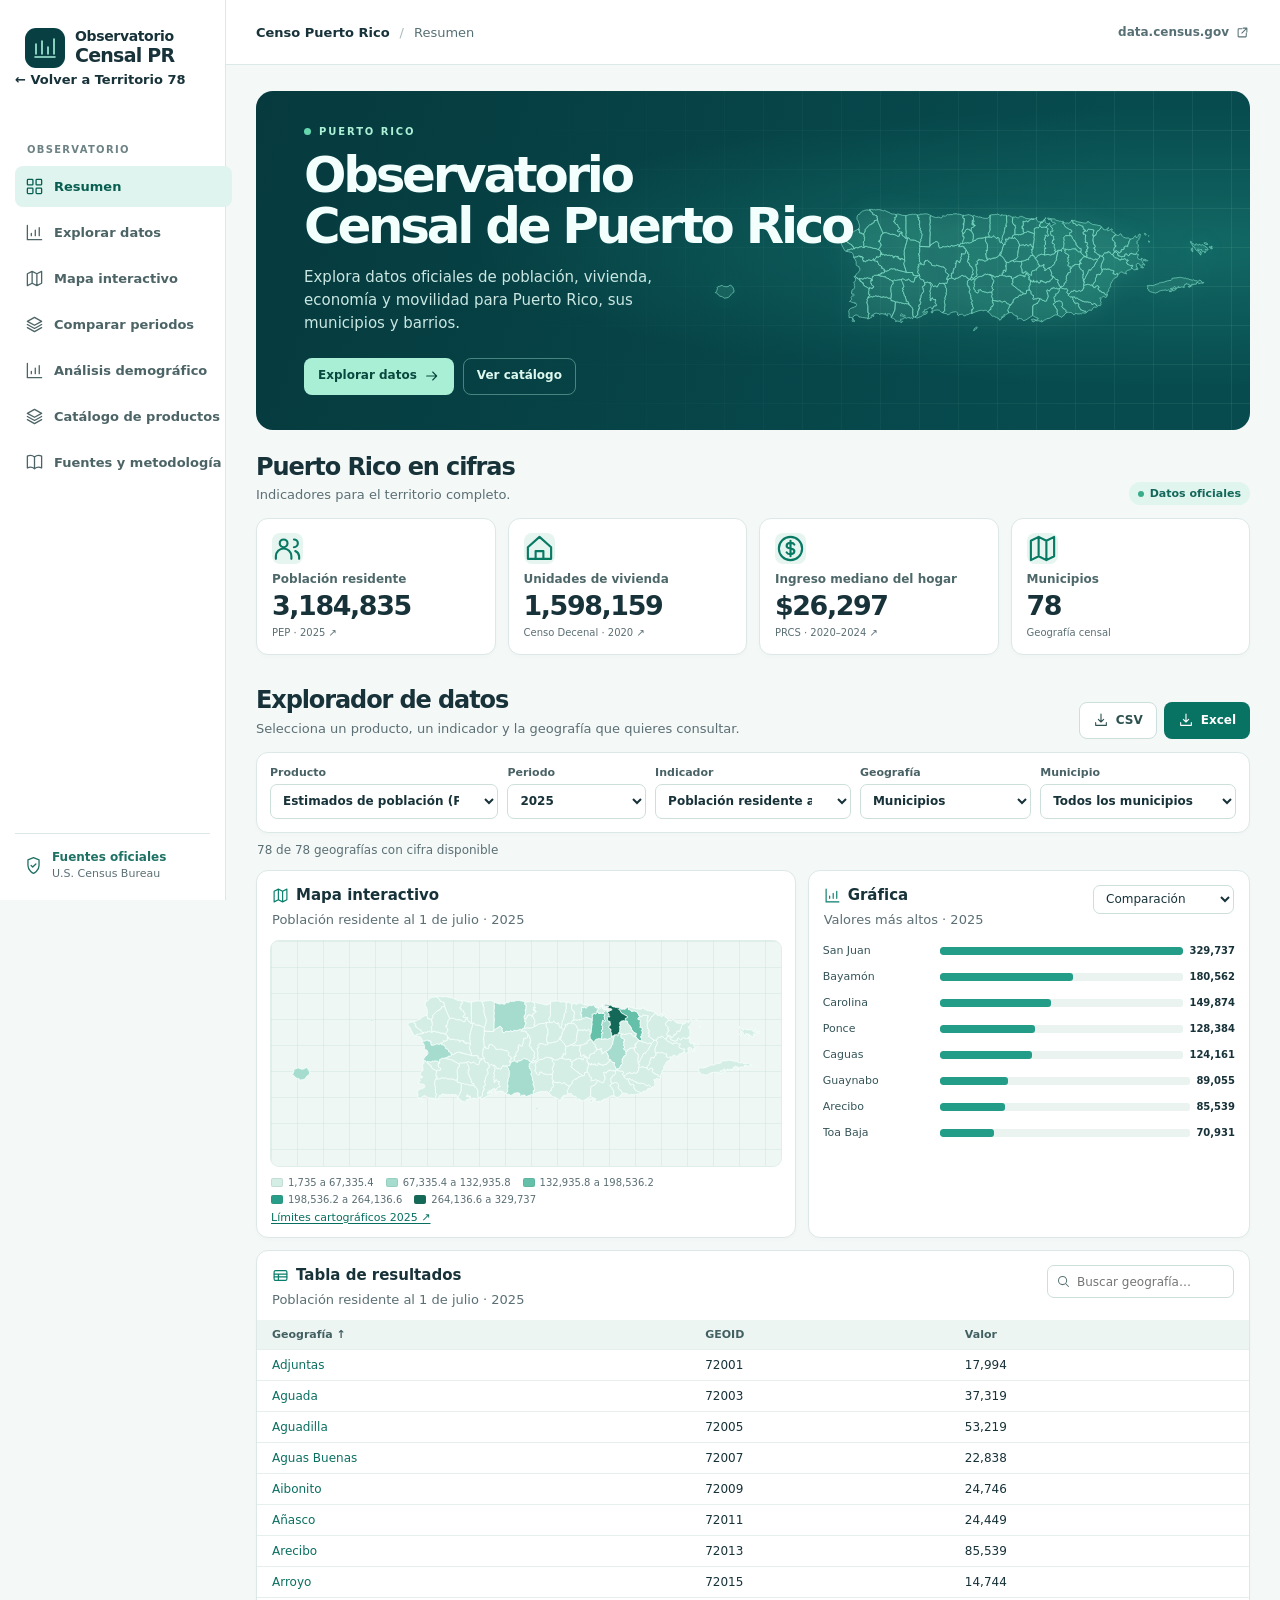
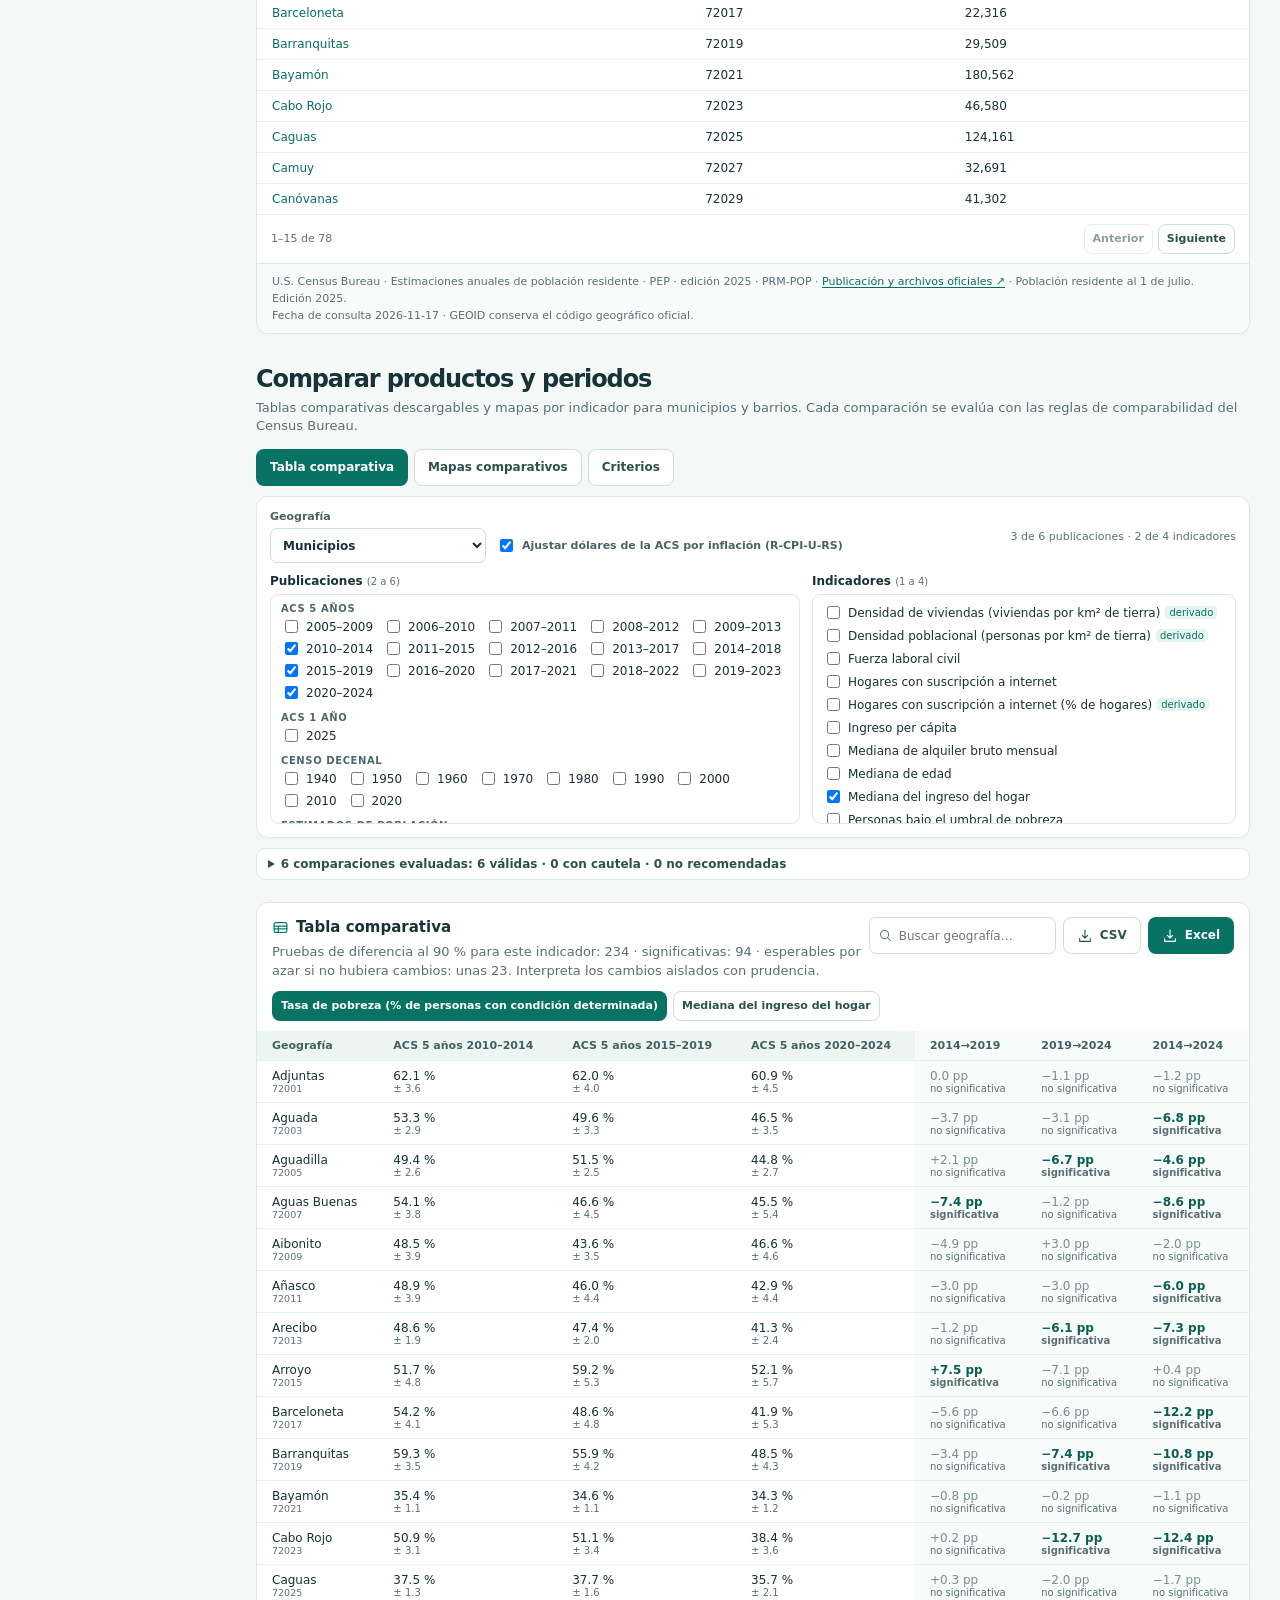
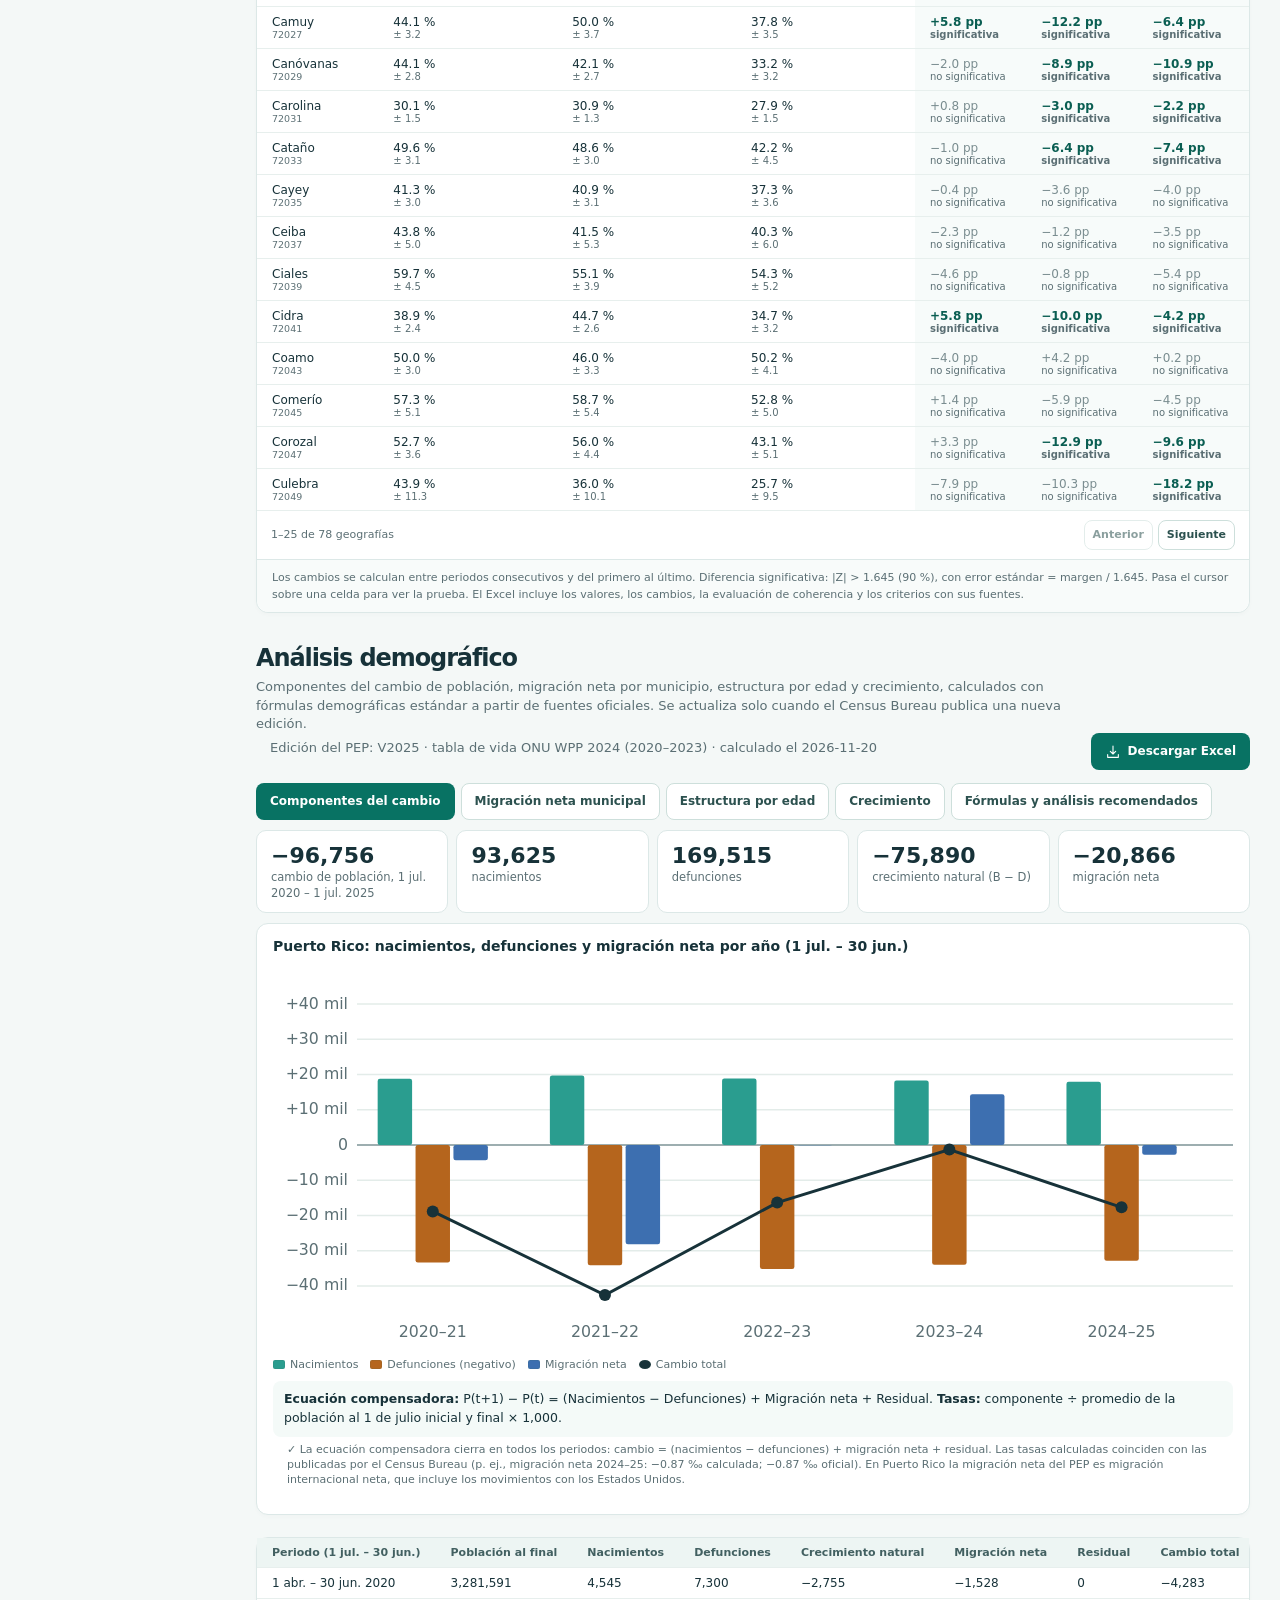
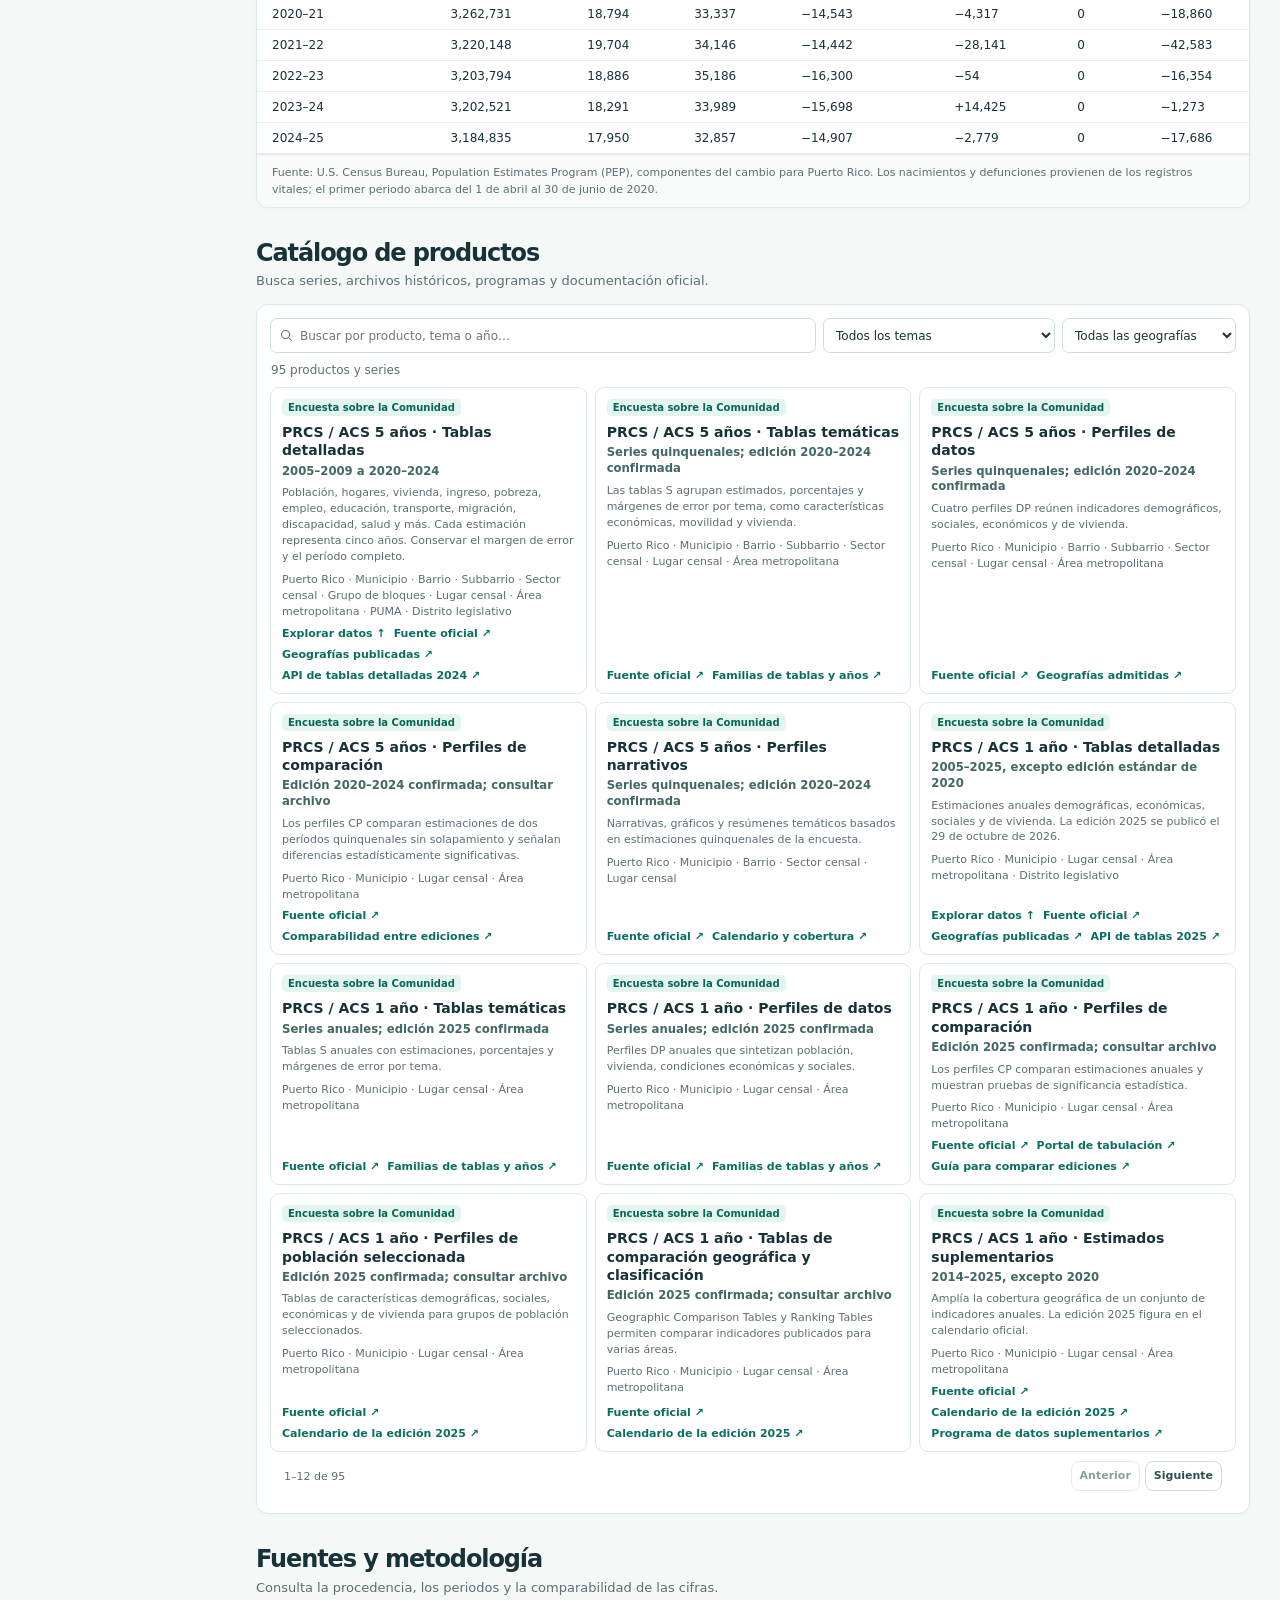
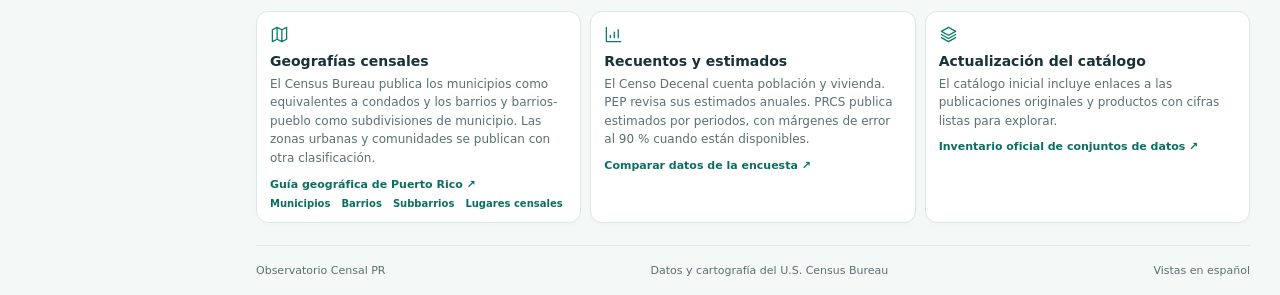
==== commit 156f2725: "Observatorio: sección de análisis demográfico Componentes del cambio de Puerto Rico (PEP), migración" ====
--- a/sitio/censo/index.html
+++ b/sitio/censo/index.html
@@ -5,8 +5,8 @@
 <meta name="viewport" content="width=device-width, initial-scale=1">
 <title>Observatorio Censal de Puerto Rico</title>
 <meta name="description" content="Consulta estadísticas oficiales del Censo de Estados Unidos para Puerto Rico, sus municipios y barrios.">
-<link rel="stylesheet" href="style.css?v=20261118">
-<script type="module" src="app.js?v=20261118"></script>
+<link rel="stylesheet" href="style.css?v=20261120">
+<script type="module" src="app.js?v=20261120"></script>
 </head>
 <body>
 <a class="skip" href="#contenido">Ir al contenido</a>
@@ -18,7 +18,8 @@
     <a href="#inicio" data-nav="inicio"><i data-icon="grid"></i>Resumen</a>
     <a href="#explorar" data-nav="explorar"><i data-icon="chart"></i>Explorar datos</a>
     <a href="#mapa" data-nav="mapa"><i data-icon="map"></i>Mapa interactivo</a>
-    <a href="#comparar" data-nav="comparar"><i data-icon="table"></i>Comparar periodos</a>
+    <a href="#comparar" data-nav="comparar"><i data-icon="layers"></i>Comparar periodos</a>
+    <a href="#demografia" data-nav="demografia"><i data-icon="chart"></i>Análisis demográfico</a>
     <a href="#catalogo" data-nav="catalogo"><i data-icon="layers"></i>Catálogo de productos</a>
     <a href="#metodologia" data-nav="metodologia"><i data-icon="book"></i>Fuentes y metodología</a>
   </nav>
@@ -130,6 +131,69 @@
         </article>
       </div>
     </section>
+    <section id="demografia" aria-labelledby="demografia-title">
+      <div class="section-header"><div><h2 id="demografia-title">Análisis demográfico</h2><p>Componentes del cambio de población, migración neta por municipio, estructura por edad y crecimiento, calculados con fórmulas demográficas estándar a partir de fuentes oficiales. Se actualiza solo cuando el Census Bureau publica una nueva edición.</p><p class="map-source" id="dm-meta"></p></div><div class="exports"><button id="dm-dl" class="btn accent"><i data-icon="download"></i> Descargar Excel</button></div></div>
+      <div id="dm-root">
+      <div class="cmp-tabs-main" role="tablist"><button type="button" class="btn accent" data-dm="componentes" role="tab" aria-selected="true">Componentes del cambio</button><button type="button" class="btn neutral" data-dm="migracion" role="tab" aria-selected="false">Migración neta municipal</button><button type="button" class="btn neutral" data-dm="estructura" role="tab" aria-selected="false">Estructura por edad</button><button type="button" class="btn neutral" data-dm="crecimiento" role="tab" aria-selected="false">Crecimiento</button><button type="button" class="btn neutral" data-dm="formulas" role="tab" aria-selected="false">Fórmulas y análisis recomendados</button></div>
+
+      <div id="dm-pane-componentes" class="cmp-pane">
+        <div id="dm-kpis" class="dm-kpis"></div>
+        <article class="panel dm-card"><h3>Puerto Rico: nacimientos, defunciones y migración neta por año (1 jul. – 30 jun.)</h3><div id="dm-chart"></div><p class="dm-formula"><b>Ecuación compensadora:</b> P(t+1) − P(t) = (Nacimientos − Defunciones) + Migración neta + Residual. <b>Tasas:</b> componente ÷ promedio de la población al 1 de julio inicial y final × 1,000.</p><p id="dm-check" class="map-source"></p></article>
+        <article class="panel table-card"><div id="dm-table"></div><div class="source-line">Fuente: U.S. Census Bureau, Population Estimates Program (PEP), componentes del cambio para Puerto Rico. Los nacimientos y defunciones provienen de los registros vitales; el primer periodo abarca del 1 de abril al 30 de junio de 2020.</div></article>
+      </div>
+
+      <div id="dm-pane-migracion" class="cmp-pane" hidden>
+        <p class="notice dm-note">El Census Bureau publica la migración neta solo para Puerto Rico en conjunto. Para cada municipio, el Observatorio la <b>estima</b> con el método de supervivencia: compara la población de cada cohorte de edad en 2025 con la que se esperaría si nadie hubiera migrado, aplicando las probabilidades de sobrevivir de la tabla de vida de Puerto Rico. La diferencia es la migración neta de las personas de 5 años o más.</p>
+        <div class="dm-two">
+          <article class="panel dm-card"><h3>Tasa anual de migración neta por municipio</h3><div id="dm-mig-map"></div><div id="dm-mig-legend" class="cmp-legend"></div><p class="map-source">Pulsa un municipio para ver su perfil por edad. Proyección equirrectangular ajustada a 18.2° N.</p></article>
+          <article class="panel dm-card"><div class="cmp-row"><label>Municipio<select id="dm-mig-muni"></select></label></div><div id="dm-mig-perfil"></div></article>
+        </div>
+        <p id="dm-mig-val" class="dm-val"></p>
+        <article class="panel table-card"><div class="card-head"><div><h3>Migración neta estimada por municipio</h3></div><div class="exports"><label>Ordenar<select id="dm-mig-orden"><option value="tasa">Por tasa</option><option value="neta">Por personas</option><option value="nombre">Por nombre</option></select></label></div></div><div id="dm-mig-table"></div>
+        <div class="source-line">Fórmula: M(x+5) = P(x+5, 2025) − S(x) · P(x, 2020), con S(x) = ₅L(x+5) / ₅L(x) de la tabla de vida de Puerto Rico (ONU, World Population Prospects 2024), ajustada a las defunciones oficiales del PEP. Población por edad y sexo: U.S. Census Bureau, PEP. Es una estimación del Observatorio, no una cifra oficial.</div></article>
+      </div>
+
+      <div id="dm-pane-estructura" class="cmp-pane" hidden>
+        <div class="panel cmp-controls"><div class="cmp-row"><label class="grow">Indicador<select id="dm-est-ind"></select></label><label>Año<select id="dm-est-anio"></select></label><label>Pirámide de<select id="dm-est-muni"></select></label></div></div>
+        <div class="dm-two">
+          <article class="panel dm-card"><div id="dm-est-map"></div><div id="dm-est-legend" class="cmp-legend"></div></article>
+          <article class="panel dm-card"><div id="dm-piramide"></div></article>
+        </div>
+        <article class="panel table-card"><div id="dm-est-table"></div><div class="source-line">Fuente: U.S. Census Bureau, PEP, población por grupos de edad y sexo de los municipios (estimados al 1 de julio).</div></article>
+      </div>
+
+      <div id="dm-pane-crecimiento" class="cmp-pane" hidden>
+        <article class="panel dm-card"><h3>Tasa de crecimiento exponencial anual</h3><div id="dm-cre-map"></div><div id="dm-cre-legend" class="cmp-legend"></div><p class="dm-formula"><b>Fórmula:</b> r = ln(P<sub>2</sub> / P<sub>1</sub>) / t. Años para duplicarse o reducirse a la mitad = ln 2 / |r|.</p></article>
+        <article class="panel table-card"><div id="dm-cre-table"></div></article>
+      </div>
+
+      <div id="dm-pane-formulas" class="cmp-pane" hidden>
+        <article class="panel dm-card"><h3>Fórmulas aplicadas</h3><div id="dm-formulas" class="formulas"></div></article>
+        <article class="panel dm-card"><h3>Análisis recomendados para una próxima fase</h3>
+          <div class="recs">
+            <div><h4>Proyección por cohortes (Hamilton–Perry)</h4><p>Proyecta la población municipal por edad y sexo con razones de cambio de cohorte: P(x+5, t+5) = [P(x+5, t) / P(x, t−5)] · P(x, t). Necesita solo dos edades por municipio, que ya están en el Observatorio, y sirve para horizontes de planificación de 5 a 15 años.</p><small>Swanson, Schlottmann y Schmidt (2010); Smith, Tayman y Swanson (2013).</small></div>
+            <div><h4>Cociente de localización y análisis de cambio y participación (shift-share)</h4><p>CL = (e<sub>i</sub>/e) / (E<sub>i</sub>/E) mide la especialización del empleo de un municipio en una industria frente a Puerto Rico; el shift-share separa el cambio del empleo en efecto general, de estructura y local. Requiere County Business Patterns por sector NAICS.</p><small>U.S. Census Bureau, County Business Patterns; Stimson, Stough y Roberts (2006).</small></div>
+            <div><h4>Índice de redistribución de Hoover</h4><p>H = ½ Σ |p<sub>i,t2</sub> − p<sub>i,t1</sub>|, con p<sub>i</sub> como la proporción de la población de Puerto Rico en el municipio i. Resume en un número cuánto se redistribuye la población entre municipios.</p><small>Hoover (1941); Plane y Rogerson (1994).</small></div>
+            <div><h4>Demanda de vivienda por tasas de jefatura</h4><p>Hogares = Σ población(edad) × tasa de jefatura(edad). Combinado con la proyección por cohortes, estima cuántas viviendas ocupadas requerirá cada municipio. Requiere hogares por edad del jefe (ACS).</p><small>Smith, Tayman y Swanson (2013).</small></div>
+          </div>
+        </article>
+        <article class="panel dm-card"><h3>Referencias</h3><ul class="crit-list">
+          <li>U.S. Census Bureau (2026). <i>Methodology for the United States Population Estimates: Vintage 2025</i>. <a href="https://www2.census.gov/programs-surveys/popest/technical-documentation/methodology/2020-2025/methods-statement-v2025.pdf" target="_blank" rel="noopener">Enlace ↗</a></li>
+          <li>U.S. Census Bureau (2026). <i>NST-EST2025-ALLDATA: Annual Population Estimates, Estimated Components of Resident Population Change, and Rates of the Components</i> (diseño de archivo). <a href="https://www2.census.gov/programs-surveys/popest/technical-documentation/file-layouts/2020-2025/NST-EST2025-ALLDATA.pdf" target="_blank" rel="noopener">Enlace ↗</a></li>
+          <li>U.S. Census Bureau (2026). <i>Puerto Rico Municipios Population by Characteristics: 2020–2025</i>. <a href="https://www.census.gov/data/datasets/time-series/demo/popest/2020s-detail-puerto-rico-municipios.html" target="_blank" rel="noopener">Enlace ↗</a></li>
+          <li>Naciones Unidas, DESA, División de Población (2024). <i>World Population Prospects 2024: Methodology of the United Nations population estimates and projections</i>. <a href="https://population.un.org/WPP/Publications/Files/WPP2024_Methodology.pdf" target="_blank" rel="noopener">Enlace ↗</a></li>
+          <li>Naciones Unidas (1970). <i>Manual VI: Methods of Measuring Internal Migration</i>. Population Studies No. 46. <a href="https://www.un.org/development/desa/pd/node/2994" target="_blank" rel="noopener">Enlace ↗</a></li>
+          <li>Siegel, J. S. y Swanson, D. A. (Eds.) (2004). <i>The Methods and Materials of Demography</i> (2.ª ed.). Elsevier Academic Press.</li>
+          <li>Preston, S. H., Heuveline, P. y Guillot, M. (2001). <i>Demography: Measuring and Modeling Population Processes</i>. Blackwell.</li>
+          <li>Swanson, D. A., Schlottmann, A. y Schmidt, B. (2010). Forecasting the population of census tracts by age and sex: An example of the Hamilton–Perry method in action. <i>Population Research and Policy Review, 29</i>(1), 47–63. <a href="https://doi.org/10.1007/s11113-009-9144-7" target="_blank" rel="noopener">doi ↗</a></li>
+          <li>Smith, S. K., Tayman, J. y Swanson, D. A. (2013). <i>A Practitioner's Guide to State and Local Population Projections</i>. Springer.</li>
+          <li>Hoover, E. M. (1941). Interstate redistribution of population, 1850–1940. <i>The Journal of Economic History, 1</i>(2), 199–205.</li>
+          <li>Plane, D. A. y Rogerson, P. A. (1994). <i>The Geographical Analysis of Population: With Applications to Planning and Business</i>. Wiley.</li>
+          <li>Stimson, R. J., Stough, R. R. y Roberts, B. H. (2006). <i>Regional Economic Development: Analysis and Planning Strategy</i> (2.ª ed.). Springer.</li>
+        </ul></article>
+      </div>
+      </div>
+    </section>
     <section id="catalogo" aria-labelledby="catalogo-title">
       <div class="section-header"><div><h2 id="catalogo-title">Catálogo de productos</h2><p>Busca series, archivos históricos, programas y documentación oficial.</p></div></div>
       <div class="panel catalog">
--- a/sitio/censo/style.css
+++ b/sitio/censo/style.css
@@ -21,3 +21,12 @@
 .cmp-criteria-card{padding:16px}.cmp-criteria-card h3{font-size:15px;margin-bottom:8px}.crit-grid{display:grid;grid-template-columns:1fr 1fr;gap:16px}.crit-grid h4{font-size:12px;letter-spacing:.06em;text-transform:uppercase;color:#4e686a;margin:0 0 6px}.crit-grid ul,.crit-list{margin:0;padding-left:18px;display:grid;gap:6px;font-size:12.5px;line-height:1.5}.crit-list a{color:#0a6f61;font-weight:700}
 @media(max-width:900px){.cmp-pick,.crit-grid,.cmp-grid{grid-template-columns:1fr}.cmp-count{margin-left:0;width:100%}}
 .coh-box{background:#fff;border:1px solid var(--line);border-radius:9px;padding:8px 11px}.coh-box summary{cursor:pointer;font-size:12px;font-weight:700;color:#2c514f}.coh-box[open] summary{margin-bottom:7px}.coh-box .coh-list li{border-color:#eef4f2}
+
+.dm-kpis{display:grid;grid-template-columns:repeat(5,minmax(0,1fr));gap:8px}.dm-kpis div{background:#fff;border:1px solid var(--line);border-radius:10px;padding:12px 14px}.dm-kpis strong{display:block;font-size:22px;font-variant-numeric:tabular-nums;color:#173239}.dm-kpis small{font-size:11.5px;color:var(--muted)}
+.dm-card{padding:14px 16px}.dm-card h3{font-size:14px;margin-bottom:8px}.dm-card h4{font-size:13px;margin:0 0 6px}.dm-svg{width:100%;height:auto;display:block}.dm-svg text{font-size:10.5px;fill:#5b6f74;font-family:inherit}.dm-svg .vl{font-size:9.5px;fill:#355458}.dm-svg .gl{stroke:#e3ece9}.dm-svg .zl{stroke:#7d9396;stroke-width:1}
+.dm-card .lg{display:flex;flex-wrap:wrap;gap:5px 12px;font-size:11px;color:var(--muted);margin-top:6px}.dm-card .lg span{display:inline-flex;align-items:center;gap:5px}.dm-formula{font-size:12.5px;line-height:1.5;background:#f4faf8;border-radius:8px;padding:9px 11px;margin:10px 0 4px}
+.dm-two{display:grid;grid-template-columns:1.15fr 1fr;gap:10px}.dm-val{font-size:12.5px;line-height:1.55;background:#fff;border:1px solid var(--line);border-left:4px solid #2a9d8f;border-radius:9px;padding:10px 13px;margin:0}.dm-note{margin:0}
+.table-scroll.tall{max-height:460px;overflow:auto}table.cmp tr.sel td{background:#eaf6f2}table.cmp tr.pr td{background:#f4f8f7}table.cmp td.neg{color:#8c510a;font-weight:650}table.cmp td.pos{color:#01665e;font-weight:650}.linkish{background:none;border:0;padding:0;font:inherit;color:#0a6f61;font-weight:650;cursor:pointer;text-align:left}.linkish:hover{text-decoration:underline}
+.formulas{display:grid;grid-template-columns:repeat(2,minmax(0,1fr));gap:8px}.formula{border:1px solid var(--line);border-radius:9px;padding:10px 12px;background:#fbfdfc}.formula code{display:block;font-size:12.5px;background:#eef6f3;border-radius:6px;padding:7px 9px;margin:4px 0;white-space:pre-wrap;color:#173239}.formula small{font-size:11px;color:var(--muted)}
+.recs{display:grid;grid-template-columns:repeat(2,minmax(0,1fr));gap:10px}.recs div{border:1px dashed #b9d3cc;border-radius:9px;padding:10px 12px}.recs p{font-size:12.5px;line-height:1.5;margin:0 0 6px}.recs small{font-size:11px;color:var(--muted)}
+@media(max-width:900px){.dm-kpis{grid-template-columns:repeat(2,minmax(0,1fr))}.dm-two,.formulas,.recs{grid-template-columns:1fr}}
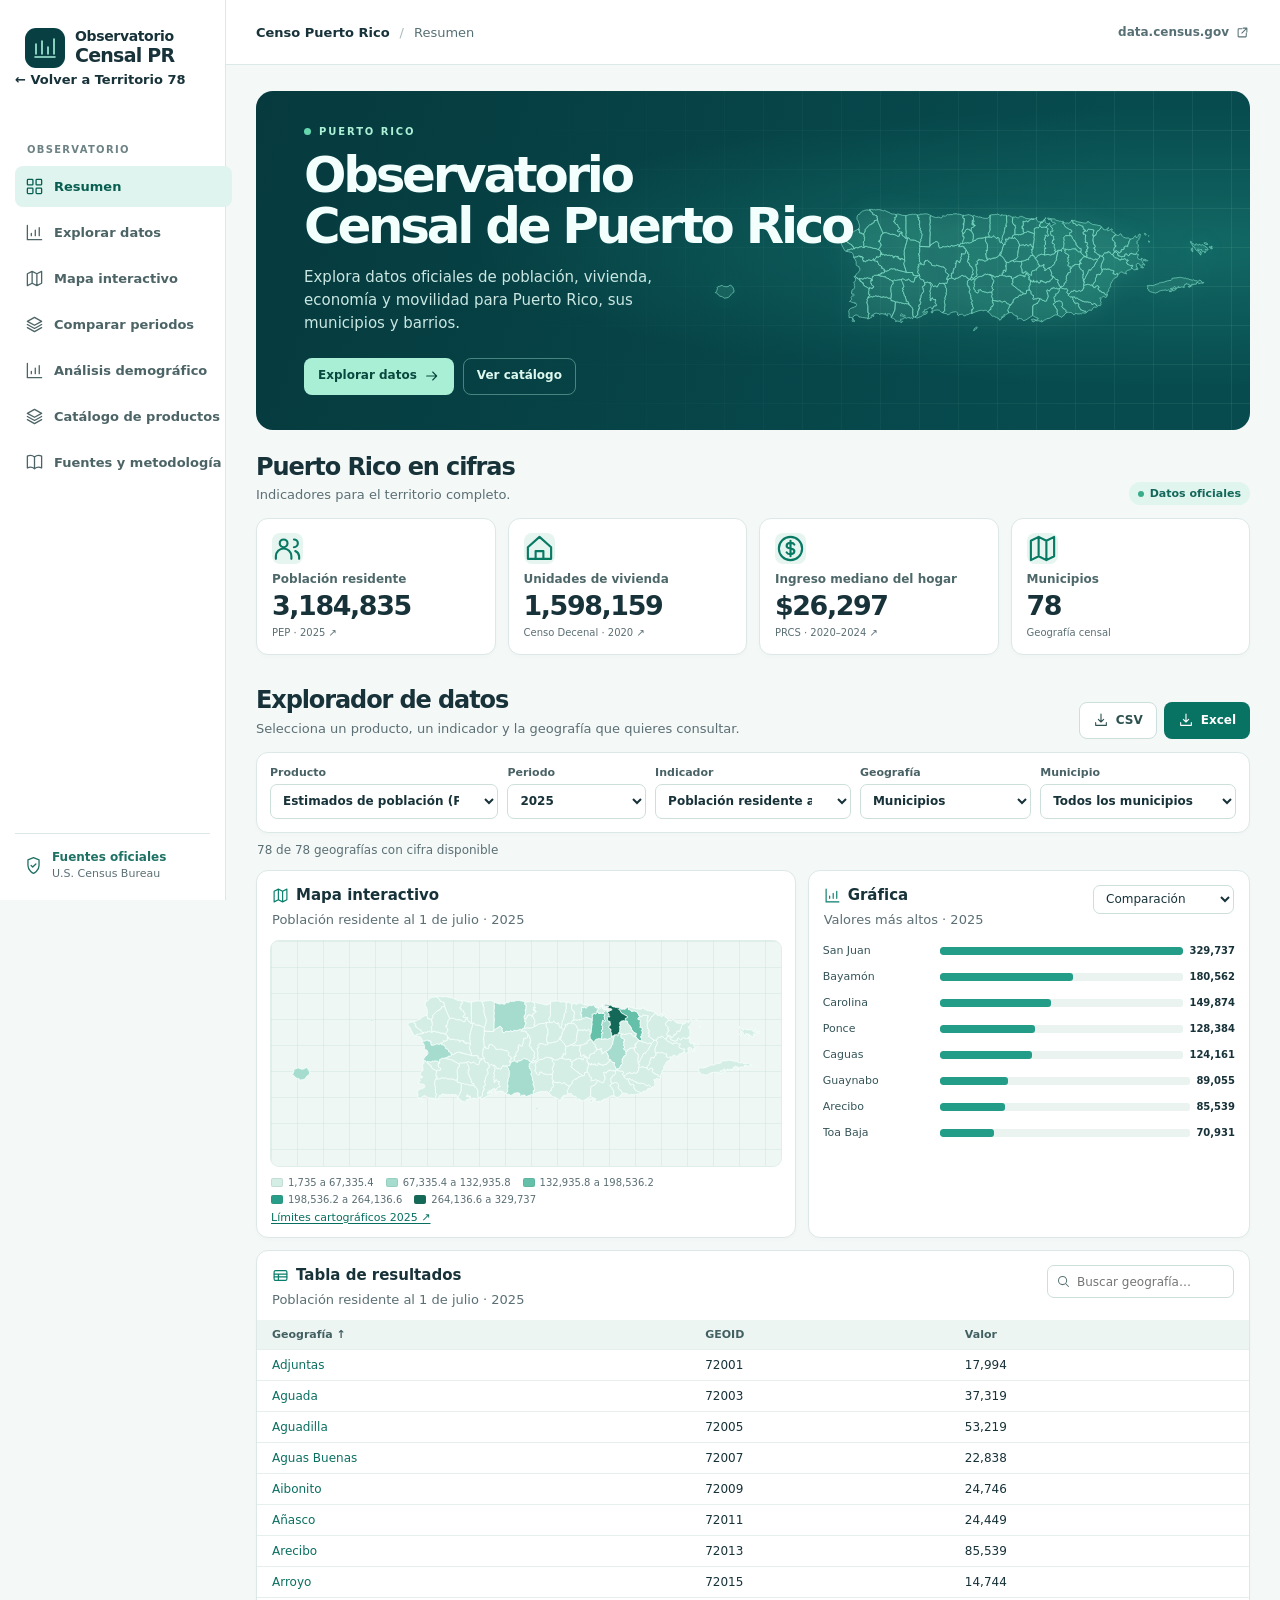
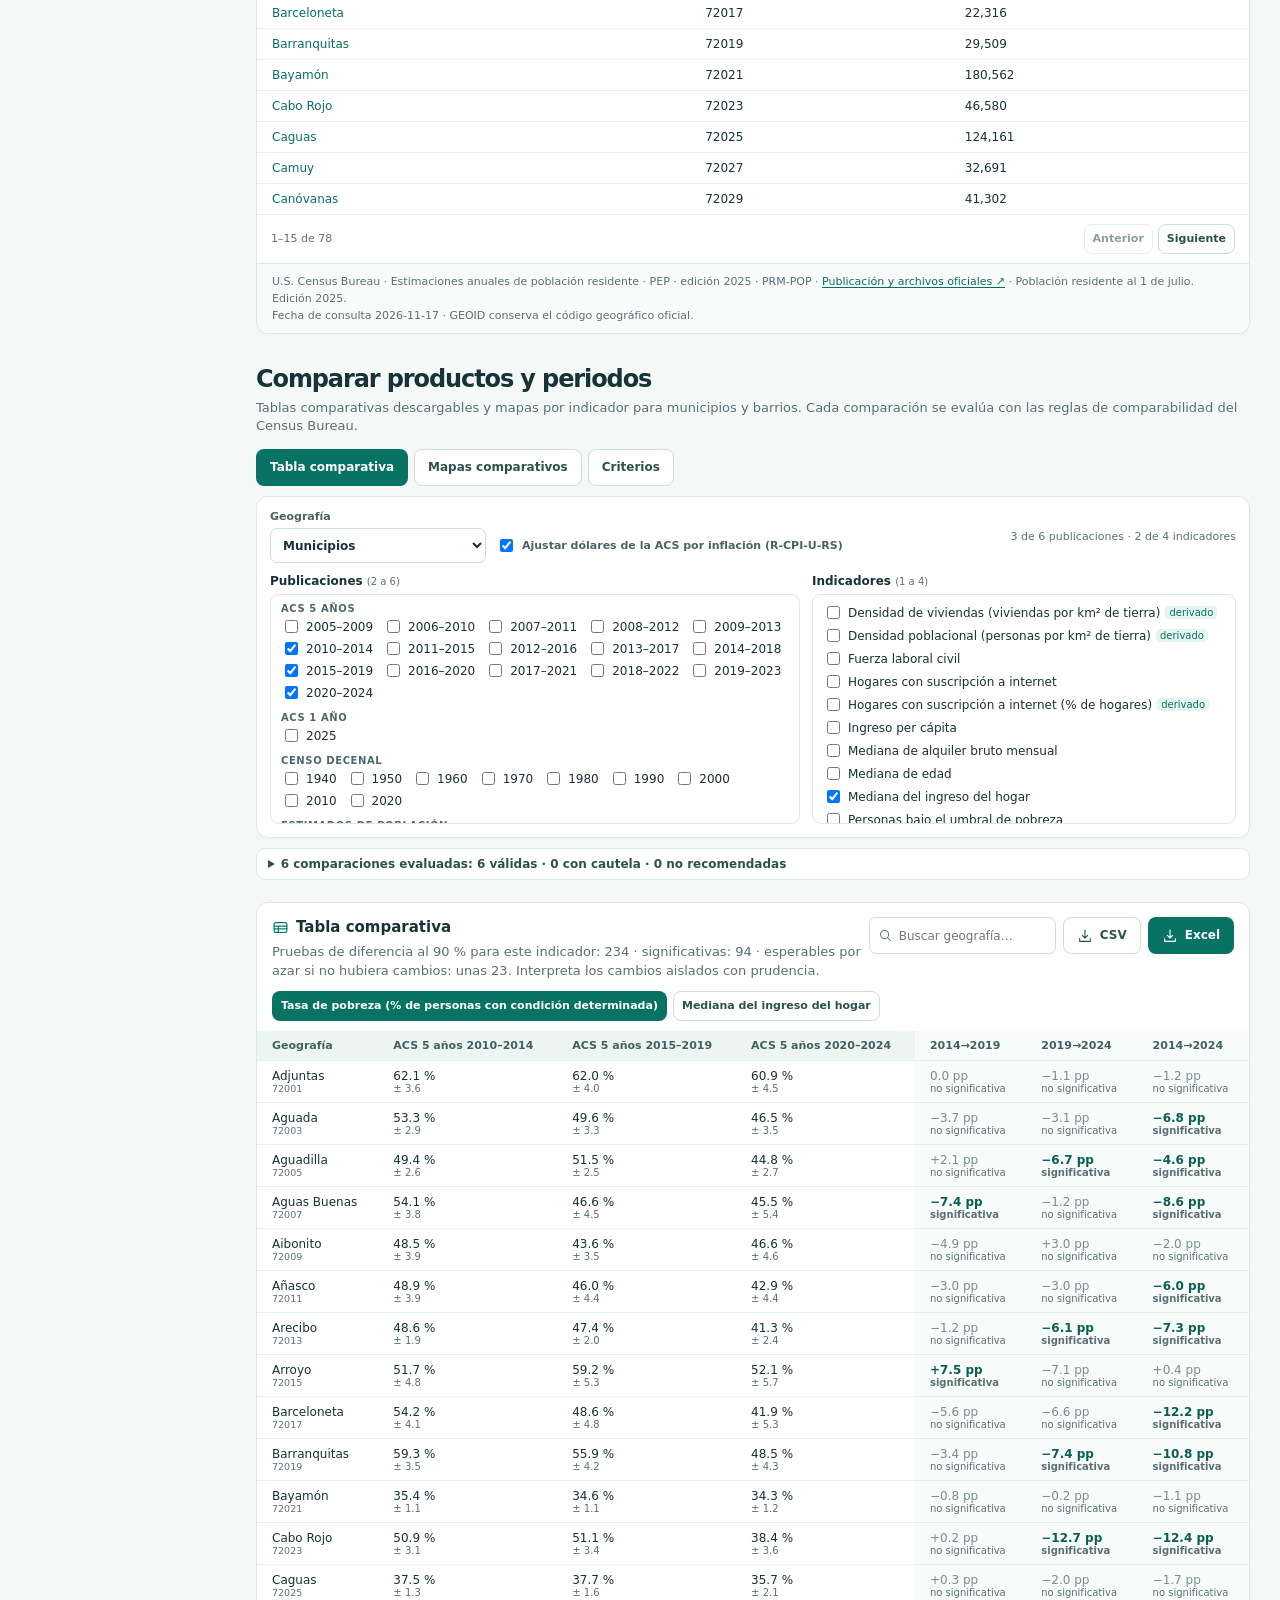
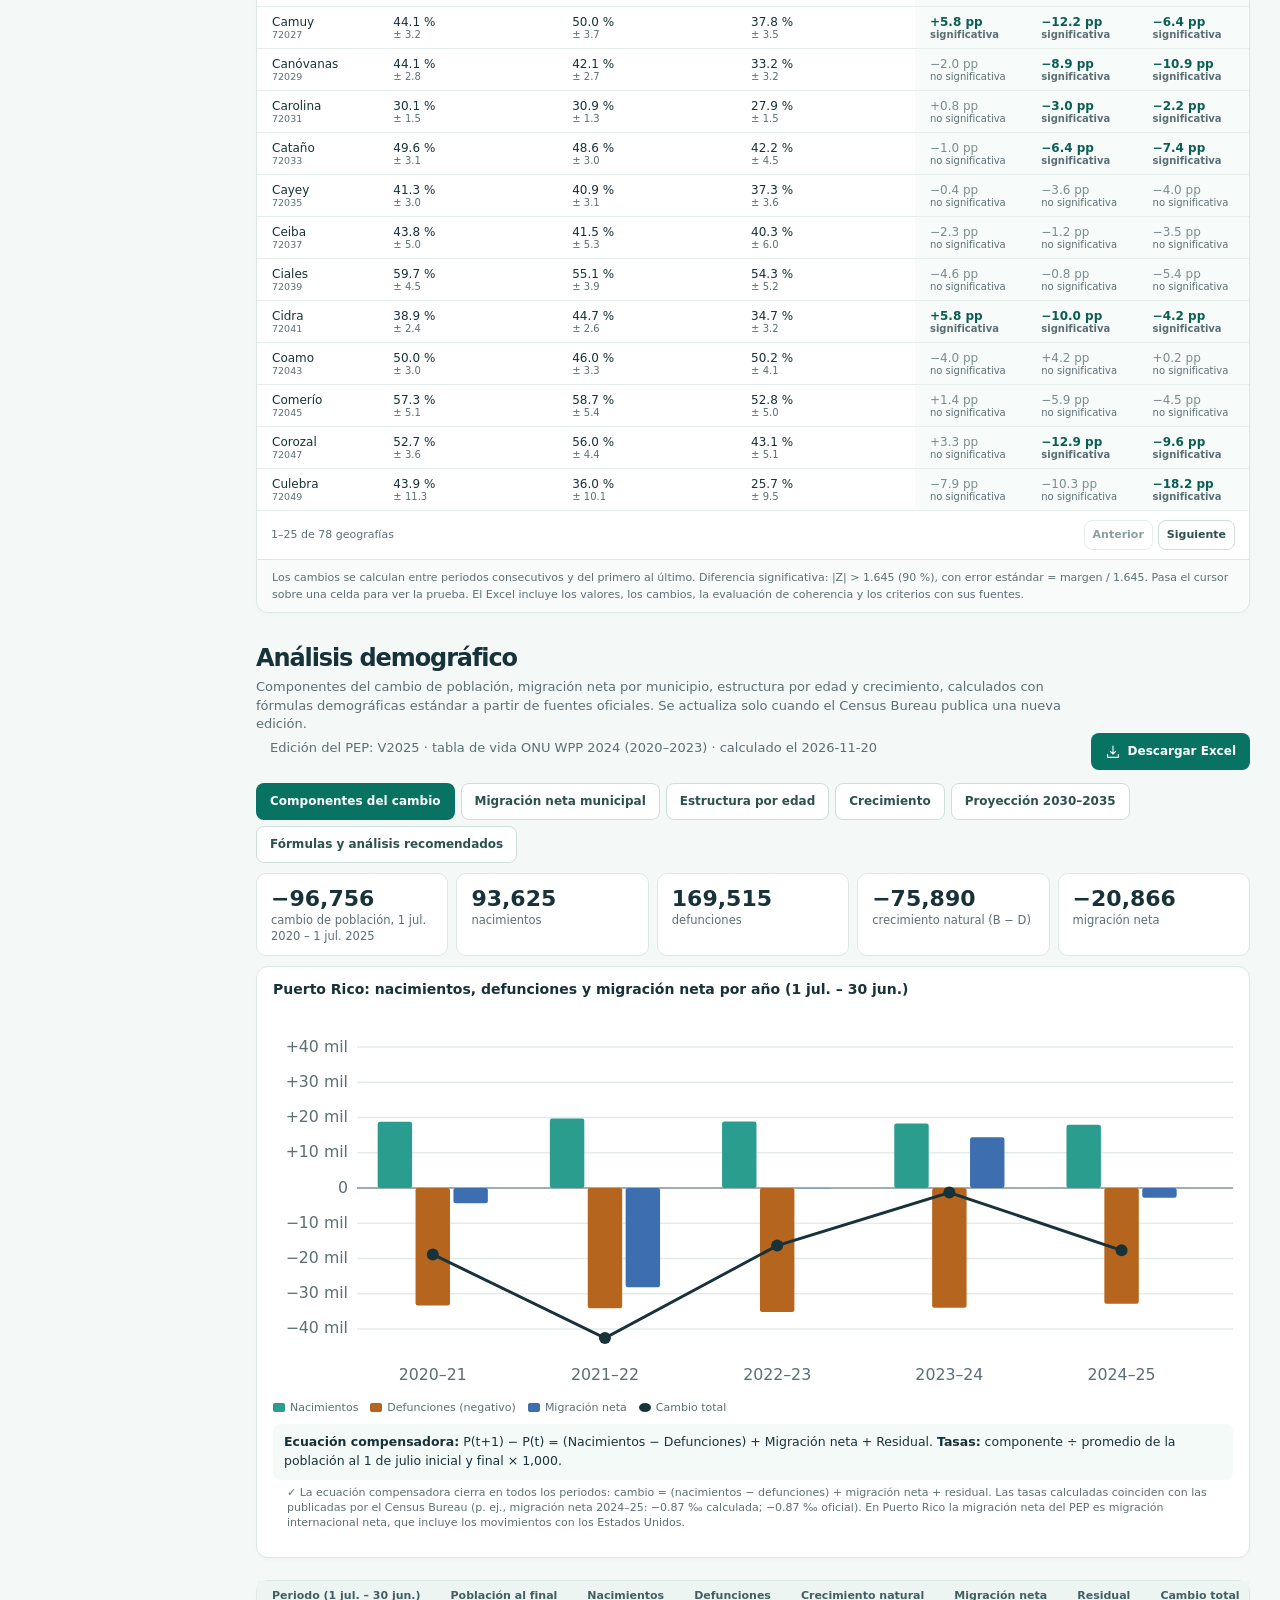
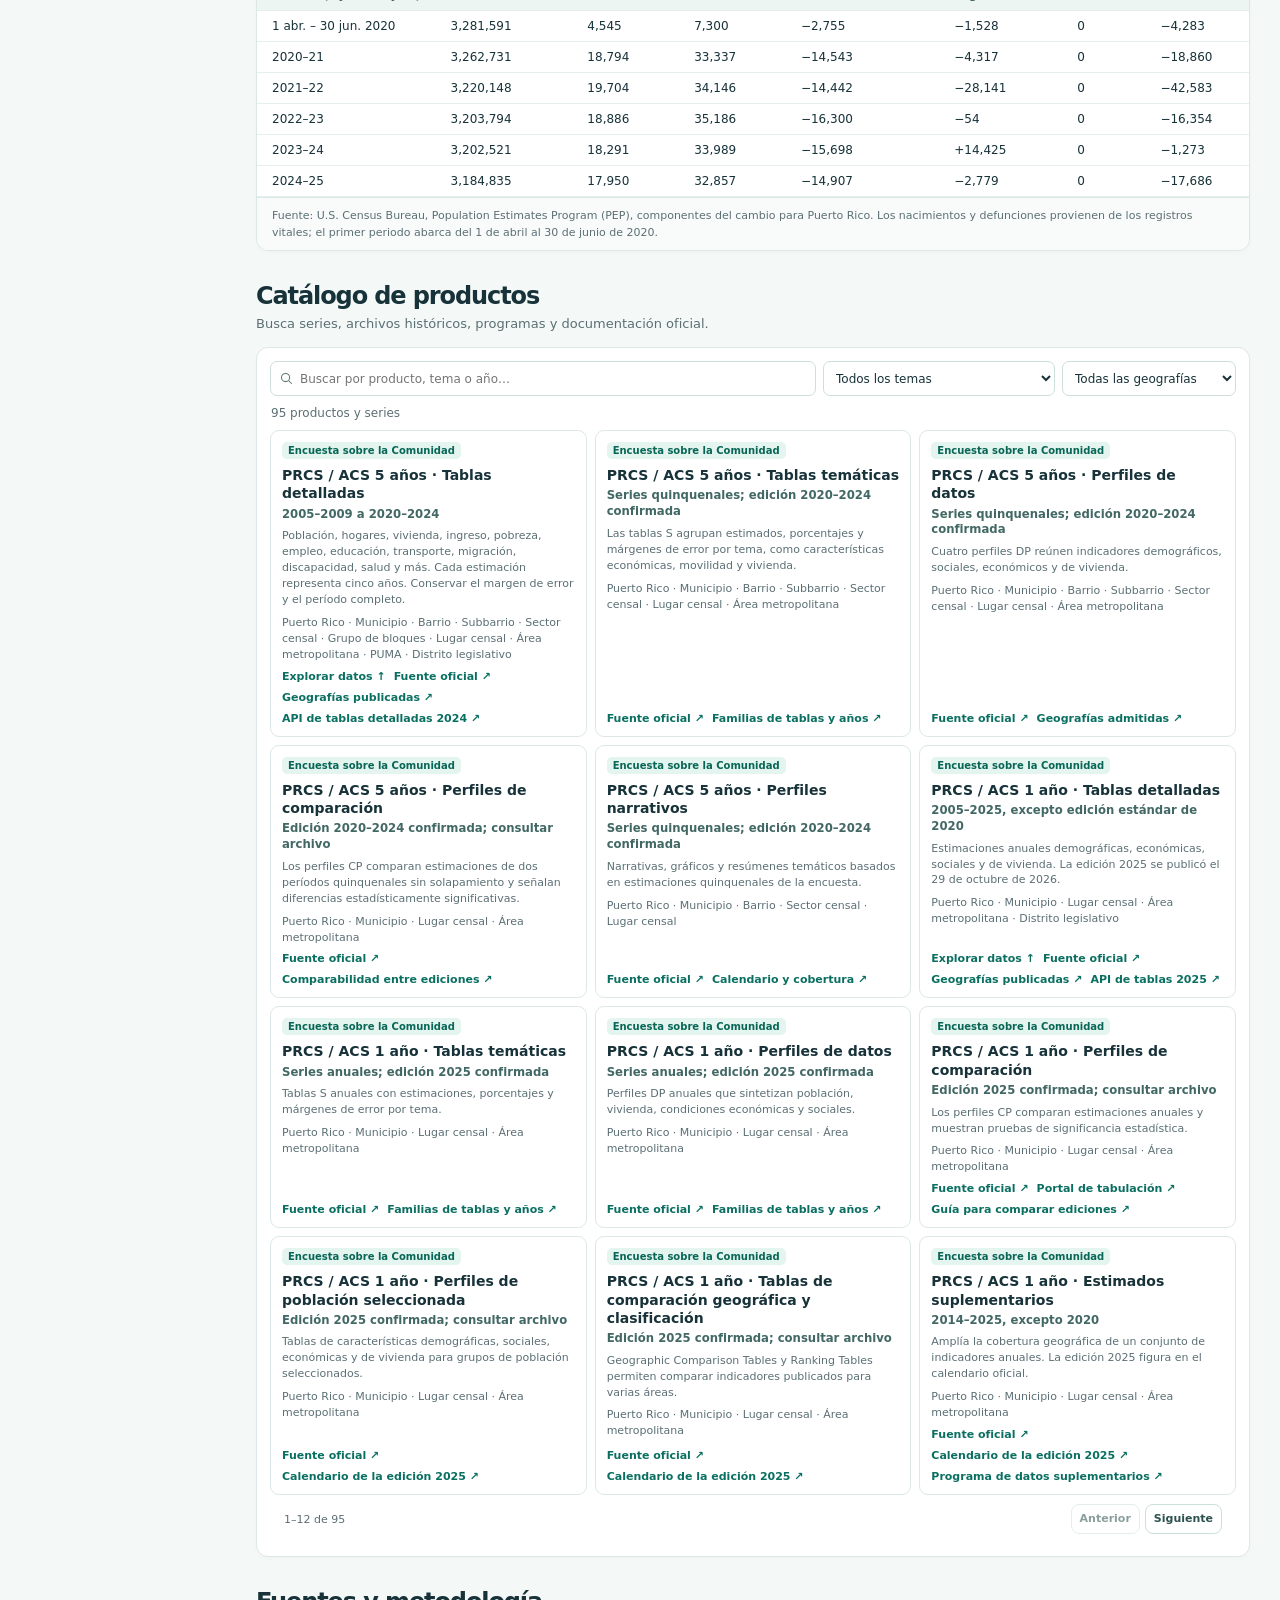
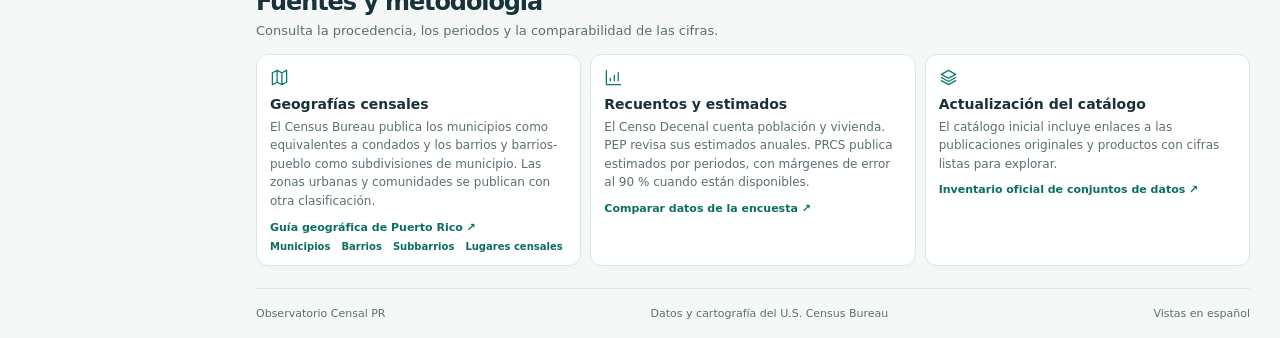
==== commit a73af1de: "Observatorio: pestaña de proyección 2030–2035 Co-Authored-By: Claude Opus 5.5 <noreply@anthropic.com" ====
--- a/sitio/censo/index.html
+++ b/sitio/censo/index.html
@@ -5,8 +5,8 @@
 <meta name="viewport" content="width=device-width, initial-scale=1">
 <title>Observatorio Censal de Puerto Rico</title>
 <meta name="description" content="Consulta estadísticas oficiales del Censo de Estados Unidos para Puerto Rico, sus municipios y barrios.">
-<link rel="stylesheet" href="style.css?v=20261120">
-<script type="module" src="app.js?v=20261120"></script>
+<link rel="stylesheet" href="style.css?v=20261120b">
+<script type="module" src="app.js?v=20261120b"></script>
 </head>
 <body>
 <a class="skip" href="#contenido">Ir al contenido</a>
@@ -134,7 +134,7 @@
     <section id="demografia" aria-labelledby="demografia-title">
       <div class="section-header"><div><h2 id="demografia-title">Análisis demográfico</h2><p>Componentes del cambio de población, migración neta por municipio, estructura por edad y crecimiento, calculados con fórmulas demográficas estándar a partir de fuentes oficiales. Se actualiza solo cuando el Census Bureau publica una nueva edición.</p><p class="map-source" id="dm-meta"></p></div><div class="exports"><button id="dm-dl" class="btn accent"><i data-icon="download"></i> Descargar Excel</button></div></div>
       <div id="dm-root">
-      <div class="cmp-tabs-main" role="tablist"><button type="button" class="btn accent" data-dm="componentes" role="tab" aria-selected="true">Componentes del cambio</button><button type="button" class="btn neutral" data-dm="migracion" role="tab" aria-selected="false">Migración neta municipal</button><button type="button" class="btn neutral" data-dm="estructura" role="tab" aria-selected="false">Estructura por edad</button><button type="button" class="btn neutral" data-dm="crecimiento" role="tab" aria-selected="false">Crecimiento</button><button type="button" class="btn neutral" data-dm="formulas" role="tab" aria-selected="false">Fórmulas y análisis recomendados</button></div>
+      <div class="cmp-tabs-main" role="tablist"><button type="button" class="btn accent" data-dm="componentes" role="tab" aria-selected="true">Componentes del cambio</button><button type="button" class="btn neutral" data-dm="migracion" role="tab" aria-selected="false">Migración neta municipal</button><button type="button" class="btn neutral" data-dm="estructura" role="tab" aria-selected="false">Estructura por edad</button><button type="button" class="btn neutral" data-dm="crecimiento" role="tab" aria-selected="false">Crecimiento</button><button type="button" class="btn neutral" data-dm="proyeccion" role="tab" aria-selected="false">Proyección 2030–2035</button><button type="button" class="btn neutral" data-dm="formulas" role="tab" aria-selected="false">Fórmulas y análisis recomendados</button></div>
 
       <div id="dm-pane-componentes" class="cmp-pane">
         <div id="dm-kpis" class="dm-kpis"></div>
@@ -167,11 +167,26 @@
         <article class="panel table-card"><div id="dm-cre-table"></div></article>
       </div>
 
+      <div id="dm-pane-proyeccion" class="cmp-pane" hidden>
+        <p class="notice dm-note"><b>Proyección del Observatorio, no oficial.</b> El escenario de <b>tendencia</b> usa el método Hamilton–Perry: supone que cada cohorte de edad de cada municipio seguirá cambiando como lo hizo entre 2020 y 2025 (mortalidad y migración juntas), y estima los menores de 5 años con la razón de niños por mujer de 15 a 44 años. El escenario <b>sin migración</b> aplica solo la supervivencia y la misma fecundidad implícita; la diferencia entre ambos muestra el peso de la migración. El periodo base incluye los terremotos de 2020, la pandemia y años de migración atípica, por eso conviene leer los resultados como un rango y revisarlos con cada nueva edición de estimados.</p>
+        <div id="dm-pr-kpis" class="dm-kpis"></div>
+        <div class="dm-two wide">
+          <article class="panel dm-card"><h3>Puerto Rico: estimados 2020–2025 y proyecciones</h3><div id="dm-pr-chart"></div></article>
+          <article class="panel dm-card"><h3>Contraste con proyecciones independientes</h3><div id="dm-pr-ref"></div><p class="map-source">Las proyecciones independientes parten de otra población base; para compararlas se aplica su ritmo de cambio a la base del PEP.</p></article>
+        </div>
+        <div class="panel cmp-controls"><div class="cmp-row"><label class="grow">Escenario<select id="dm-p-esc"><option value="tendencia">Tendencia 2020–2025 (Hamilton–Perry)</option><option value="sin_migracion">Sin migración (solo nacimientos y defunciones)</option></select></label><label>Año<select id="dm-p-anio"></select></label><label>Pirámide de<select id="dm-p-muni"></select></label></div></div>
+        <div class="dm-two">
+          <article class="panel dm-card"><div id="dm-p-map"></div><div id="dm-p-legend" class="cmp-legend"></div><p class="map-source">Pulsa un municipio para ver su pirámide proyectada.</p></article>
+          <article class="panel dm-card"><div id="dm-p-piramide"></div></article>
+        </div>
+        <article class="panel table-card"><div id="dm-p-table"></div><div class="source-line">Bases: U.S. Census Bureau, PEP V2025 (población por edad y sexo, 2020 y 2025); tabla de vida de Puerto Rico de la ONU (WPP 2024) calibrada con las defunciones del PEP para el escenario sin migración. «Base atípica»: municipios con migración neta de ±10 por mil o más al año en 2020–2025, donde extrapolar la tendencia es menos fiable.</div></article>
+      </div>
+
       <div id="dm-pane-formulas" class="cmp-pane" hidden>
         <article class="panel dm-card"><h3>Fórmulas aplicadas</h3><div id="dm-formulas" class="formulas"></div></article>
         <article class="panel dm-card"><h3>Análisis recomendados para una próxima fase</h3>
           <div class="recs">
-            <div><h4>Proyección por cohortes (Hamilton–Perry)</h4><p>Proyecta la población municipal por edad y sexo con razones de cambio de cohorte: P(x+5, t+5) = [P(x+5, t) / P(x, t−5)] · P(x, t). Necesita solo dos edades por municipio, que ya están en el Observatorio, y sirve para horizontes de planificación de 5 a 15 años.</p><small>Swanson, Schlottmann y Schmidt (2010); Smith, Tayman y Swanson (2013).</small></div>
+            <div><h4>Proyección por componentes con supuestos explícitos</h4><p>Como complemento al Hamilton–Perry (ya incluido en la pestaña de proyección), un modelo de componentes separa fecundidad, mortalidad y migración por edad y permite escenarios alto, medio y bajo. Requiere nacimientos por edad de la madre y defunciones por edad del Registro Demográfico.</p><small>Smith, Tayman y Swanson (2013); Naciones Unidas, World Population Prospects.</small></div>
             <div><h4>Cociente de localización y análisis de cambio y participación (shift-share)</h4><p>CL = (e<sub>i</sub>/e) / (E<sub>i</sub>/E) mide la especialización del empleo de un municipio en una industria frente a Puerto Rico; el shift-share separa el cambio del empleo en efecto general, de estructura y local. Requiere County Business Patterns por sector NAICS.</p><small>U.S. Census Bureau, County Business Patterns; Stimson, Stough y Roberts (2006).</small></div>
             <div><h4>Índice de redistribución de Hoover</h4><p>H = ½ Σ |p<sub>i,t2</sub> − p<sub>i,t1</sub>|, con p<sub>i</sub> como la proporción de la población de Puerto Rico en el municipio i. Resume en un número cuánto se redistribuye la población entre municipios.</p><small>Hoover (1941); Plane y Rogerson (1994).</small></div>
             <div><h4>Demanda de vivienda por tasas de jefatura</h4><p>Hogares = Σ población(edad) × tasa de jefatura(edad). Combinado con la proyección por cohortes, estima cuántas viviendas ocupadas requerirá cada municipio. Requiere hogares por edad del jefe (ACS).</p><small>Smith, Tayman y Swanson (2013).</small></div>
@@ -187,6 +202,7 @@
           <li>Preston, S. H., Heuveline, P. y Guillot, M. (2001). <i>Demography: Measuring and Modeling Population Processes</i>. Blackwell.</li>
           <li>Swanson, D. A., Schlottmann, A. y Schmidt, B. (2010). Forecasting the population of census tracts by age and sex: An example of the Hamilton–Perry method in action. <i>Population Research and Policy Review, 29</i>(1), 47–63. <a href="https://doi.org/10.1007/s11113-009-9144-7" target="_blank" rel="noopener">doi ↗</a></li>
           <li>Smith, S. K., Tayman, J. y Swanson, D. A. (2013). <i>A Practitioner's Guide to State and Local Population Projections</i>. Springer.</li>
+          <li>Hamilton, C. H. y Perry, J. (1962). A short method for projecting population by age from one decennial census to another. <i>Social Forces, 41</i>(2), 163–170.</li>
           <li>Hoover, E. M. (1941). Interstate redistribution of population, 1850–1940. <i>The Journal of Economic History, 1</i>(2), 199–205.</li>
           <li>Plane, D. A. y Rogerson, P. A. (1994). <i>The Geographical Analysis of Population: With Applications to Planning and Business</i>. Wiley.</li>
           <li>Stimson, R. J., Stough, R. R. y Roberts, B. H. (2006). <i>Regional Economic Development: Analysis and Planning Strategy</i> (2.ª ed.). Springer.</li>
--- a/sitio/censo/style.css
+++ b/sitio/censo/style.css
@@ -30,3 +30,5 @@
 .formulas{display:grid;grid-template-columns:repeat(2,minmax(0,1fr));gap:8px}.formula{border:1px solid var(--line);border-radius:9px;padding:10px 12px;background:#fbfdfc}.formula code{display:block;font-size:12.5px;background:#eef6f3;border-radius:6px;padding:7px 9px;margin:4px 0;white-space:pre-wrap;color:#173239}.formula small{font-size:11px;color:var(--muted)}
 .recs{display:grid;grid-template-columns:repeat(2,minmax(0,1fr));gap:10px}.recs div{border:1px dashed #b9d3cc;border-radius:9px;padding:10px 12px}.recs p{font-size:12.5px;line-height:1.5;margin:0 0 6px}.recs small{font-size:11px;color:var(--muted)}
 @media(max-width:900px){.dm-kpis{grid-template-columns:repeat(2,minmax(0,1fr))}.dm-two,.formulas,.recs{grid-template-columns:1fr}}
+.flag{font-size:9.5px;font-weight:700;color:#8a5212;background:#fff2e1;border-radius:99px;padding:1px 6px;white-space:nowrap}
+.dm-two.wide{grid-template-columns:1fr}
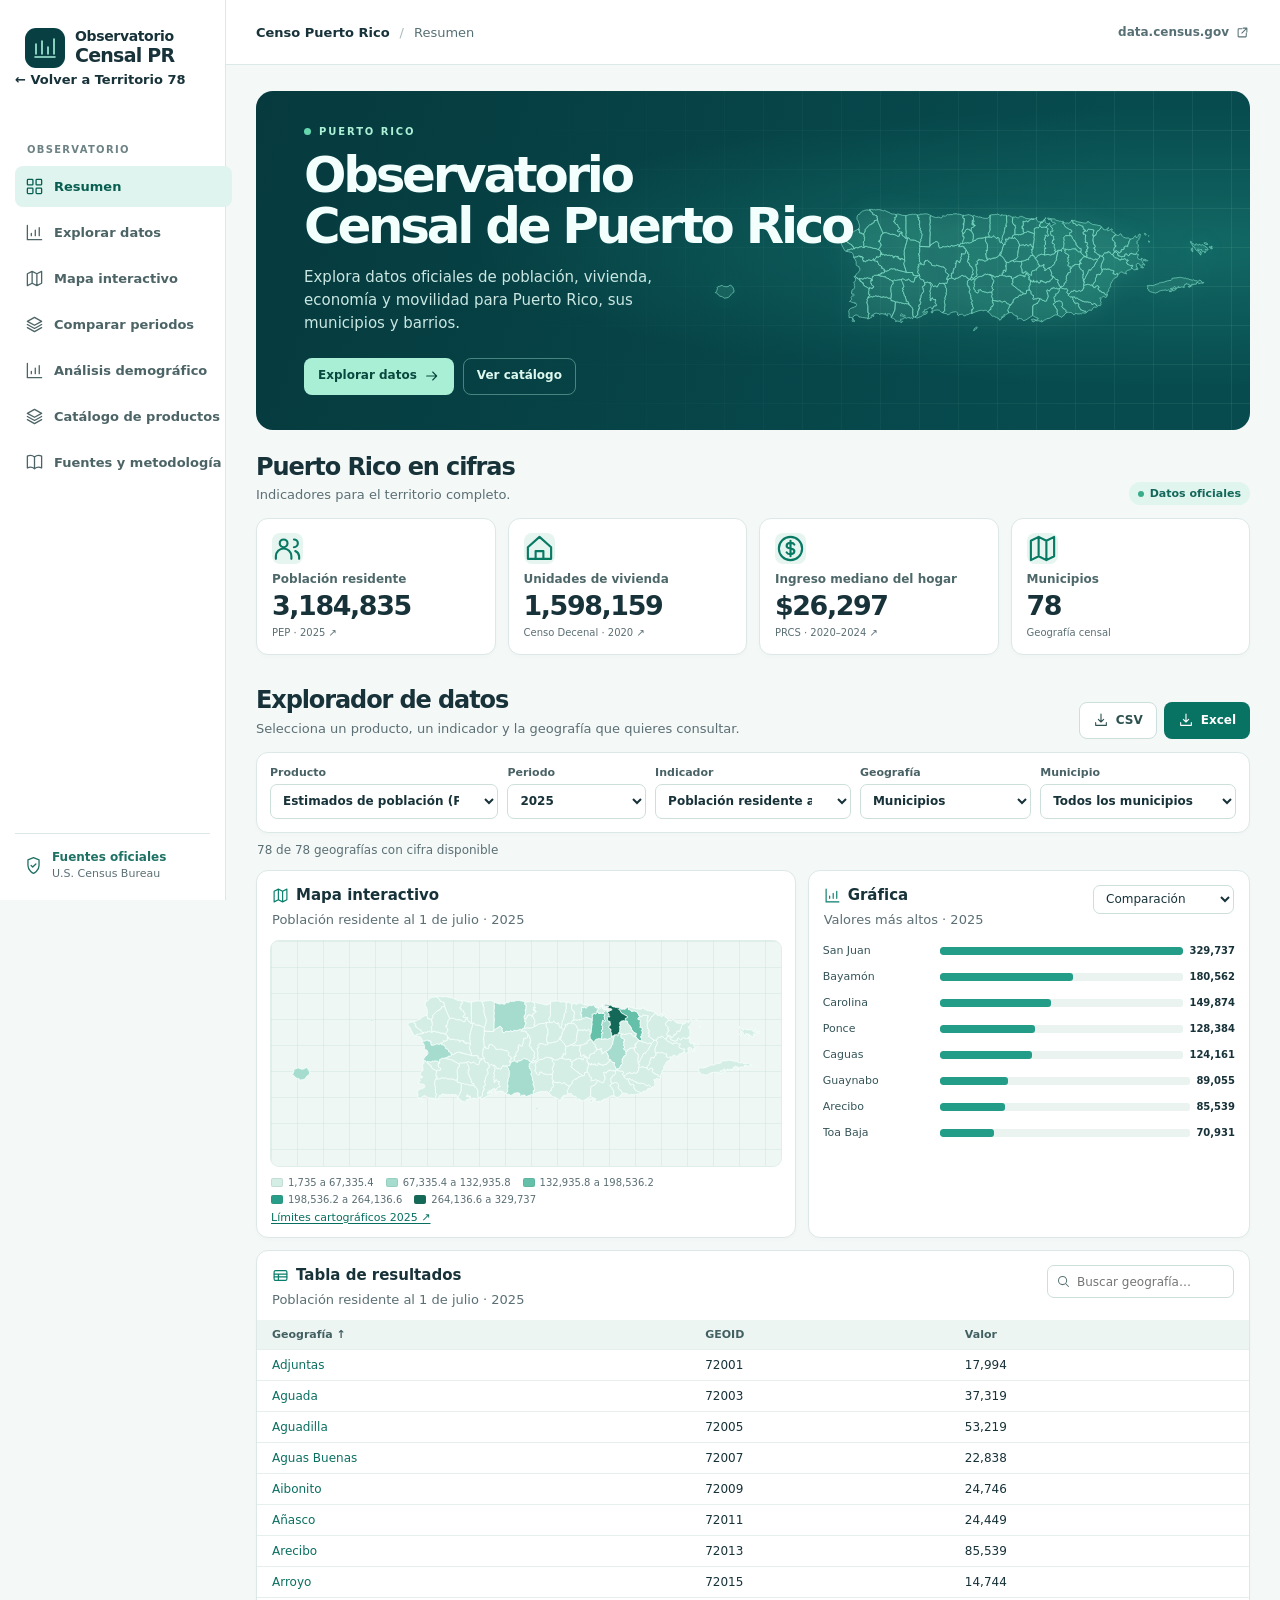
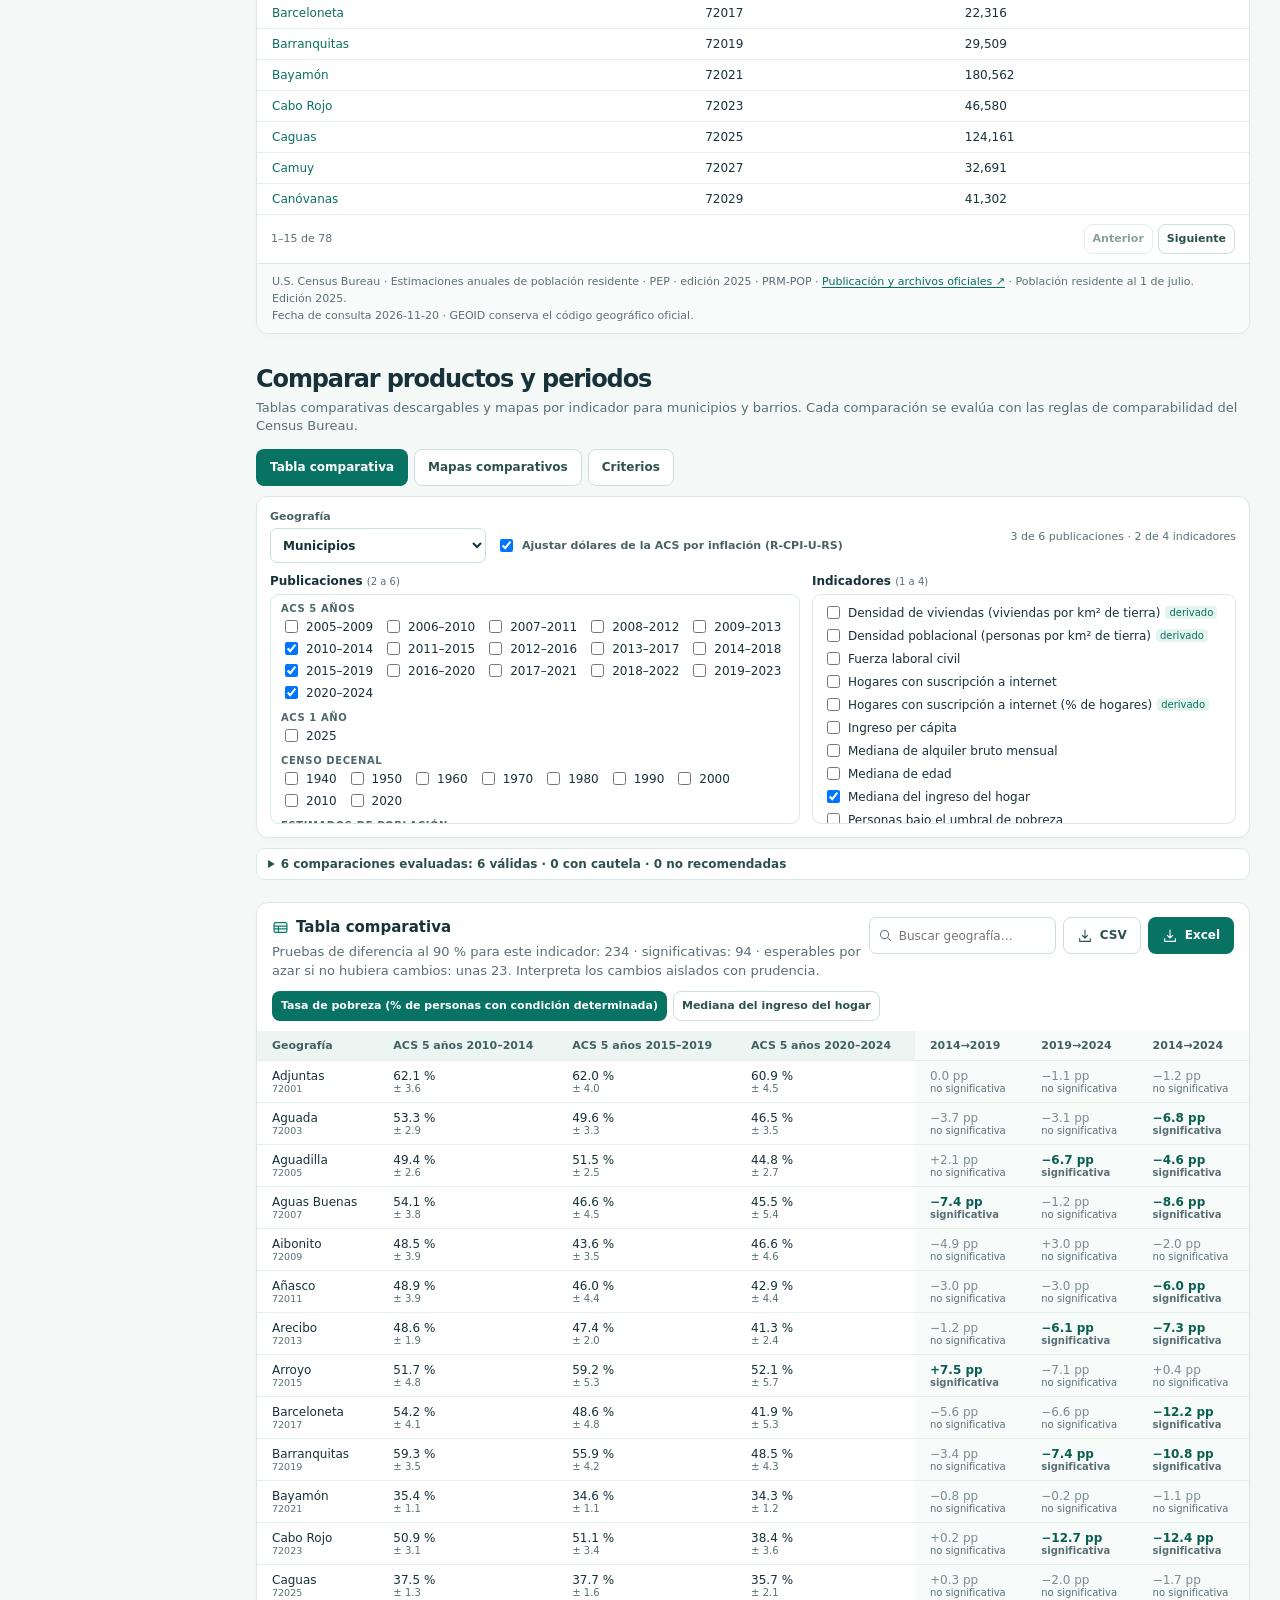
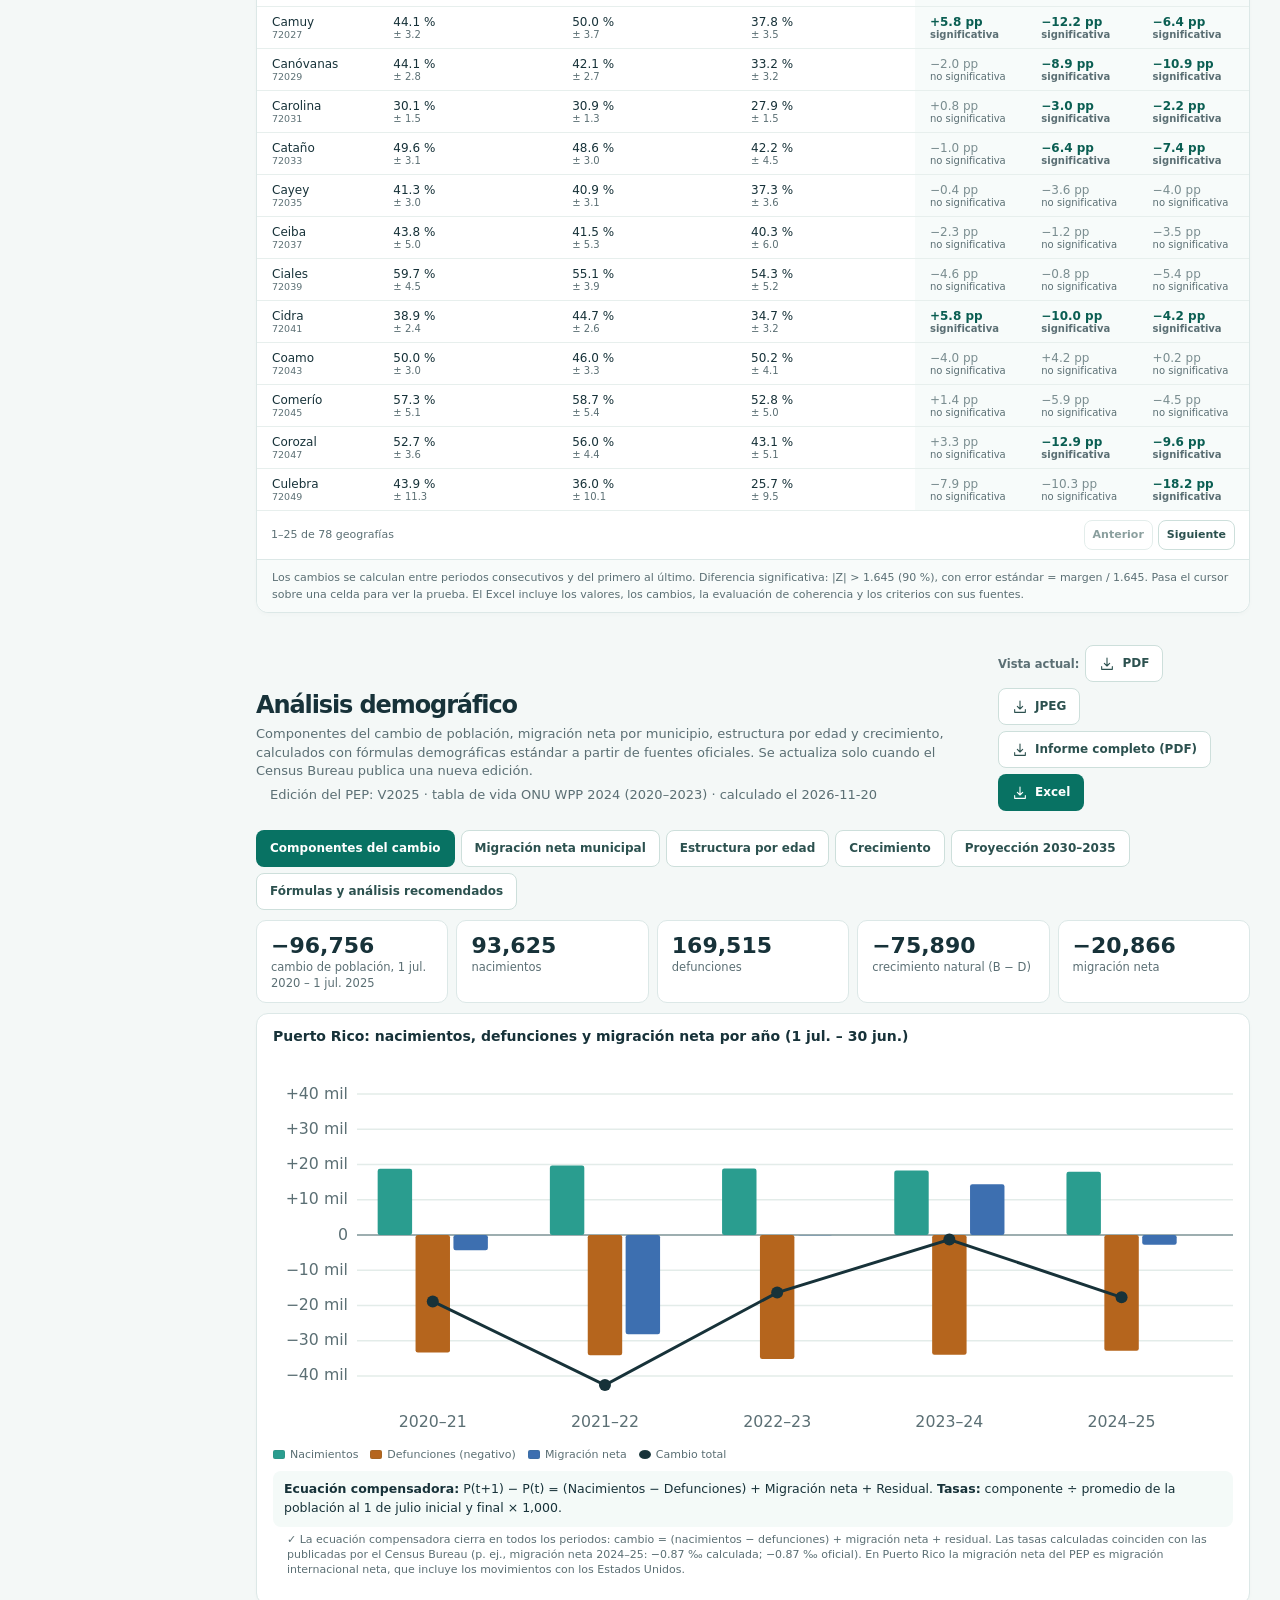
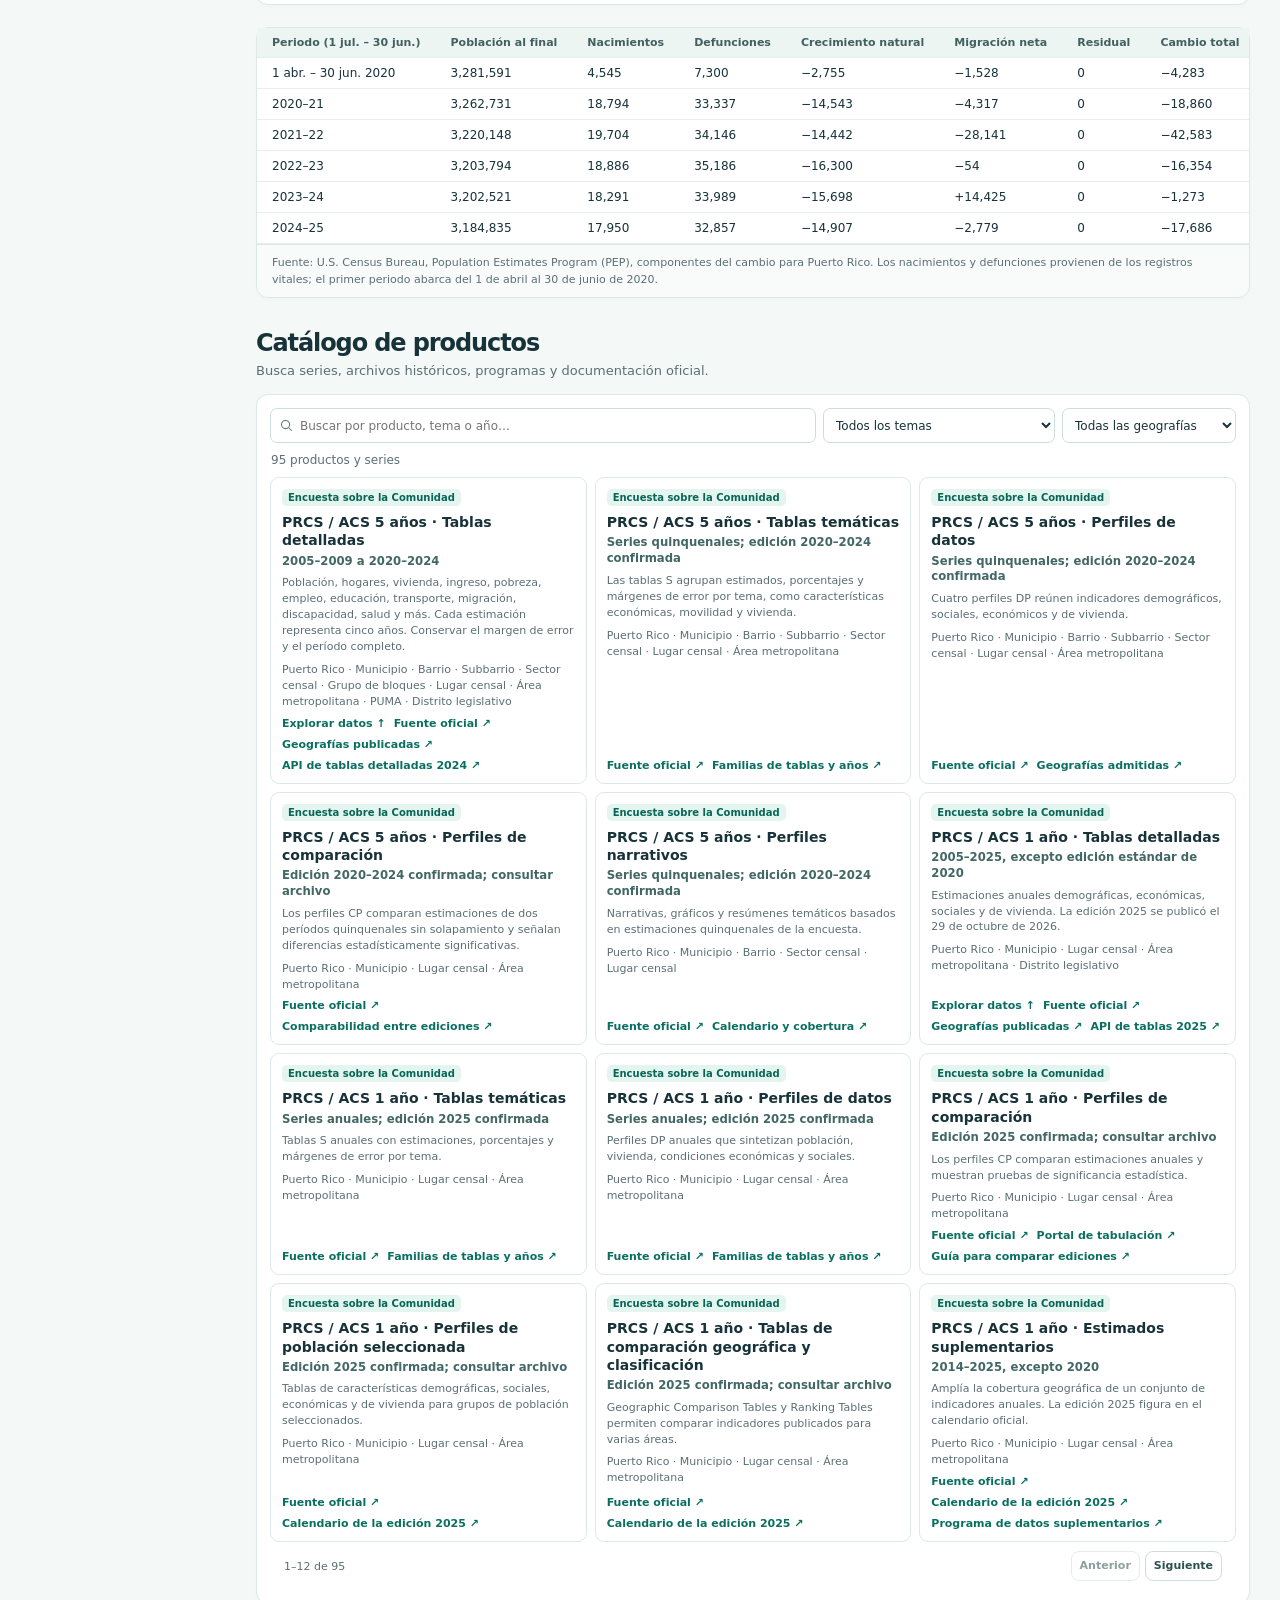
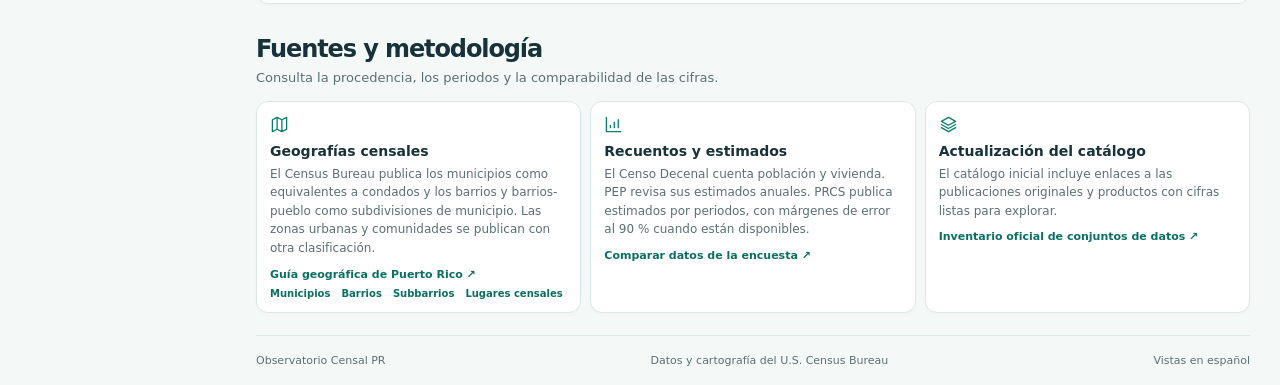
==== commit 75245408: "Análisis demográfico: descarga en PDF, JPEG e informe completo Co-Authored-By: Claude Opus 5.5 <nore" ====
--- a/sitio/censo/index.html
+++ b/sitio/censo/index.html
@@ -5,8 +5,8 @@
 <meta name="viewport" content="width=device-width, initial-scale=1">
 <title>Observatorio Censal de Puerto Rico</title>
 <meta name="description" content="Consulta estadísticas oficiales del Censo de Estados Unidos para Puerto Rico, sus municipios y barrios.">
-<link rel="stylesheet" href="style.css?v=20261120b">
-<script type="module" src="app.js?v=20261120b"></script>
+<link rel="stylesheet" href="style.css?v=20261120c">
+<script type="module" src="app.js?v=20261120c"></script>
 </head>
 <body>
 <a class="skip" href="#contenido">Ir al contenido</a>
@@ -132,7 +132,7 @@
       </div>
     </section>
     <section id="demografia" aria-labelledby="demografia-title">
-      <div class="section-header"><div><h2 id="demografia-title">Análisis demográfico</h2><p>Componentes del cambio de población, migración neta por municipio, estructura por edad y crecimiento, calculados con fórmulas demográficas estándar a partir de fuentes oficiales. Se actualiza solo cuando el Census Bureau publica una nueva edición.</p><p class="map-source" id="dm-meta"></p></div><div class="exports"><button id="dm-dl" class="btn accent"><i data-icon="download"></i> Descargar Excel</button></div></div>
+      <div class="section-header"><div><h2 id="demografia-title">Análisis demográfico</h2><p>Componentes del cambio de población, migración neta por municipio, estructura por edad y crecimiento, calculados con fórmulas demográficas estándar a partir de fuentes oficiales. Se actualiza solo cuando el Census Bureau publica una nueva edición.</p><p class="map-source" id="dm-meta"></p></div><div class="exports dm-exports"><span class="dm-ex-label">Vista actual:</span><button class="btn neutral" data-export="pdf"><i data-icon="download"></i> PDF</button><button class="btn neutral" data-export="jpeg"><i data-icon="download"></i> JPEG</button><button class="btn neutral" data-export="pdf" data-todo="1"><i data-icon="download"></i> Informe completo (PDF)</button><button id="dm-dl" class="btn accent"><i data-icon="download"></i> Excel</button><span id="dm-ex-status" class="dm-ex-status" role="status"></span></div></div>
       <div id="dm-root">
       <div class="cmp-tabs-main" role="tablist"><button type="button" class="btn accent" data-dm="componentes" role="tab" aria-selected="true">Componentes del cambio</button><button type="button" class="btn neutral" data-dm="migracion" role="tab" aria-selected="false">Migración neta municipal</button><button type="button" class="btn neutral" data-dm="estructura" role="tab" aria-selected="false">Estructura por edad</button><button type="button" class="btn neutral" data-dm="crecimiento" role="tab" aria-selected="false">Crecimiento</button><button type="button" class="btn neutral" data-dm="proyeccion" role="tab" aria-selected="false">Proyección 2030–2035</button><button type="button" class="btn neutral" data-dm="formulas" role="tab" aria-selected="false">Fórmulas y análisis recomendados</button></div>
 
--- a/sitio/censo/style.css
+++ b/sitio/censo/style.css
@@ -32,3 +32,9 @@
 @media(max-width:900px){.dm-kpis{grid-template-columns:repeat(2,minmax(0,1fr))}.dm-two,.formulas,.recs{grid-template-columns:1fr}}
 .flag{font-size:9.5px;font-weight:700;color:#8a5212;background:#fff2e1;border-radius:99px;padding:1px 6px;white-space:nowrap}
 .dm-two.wide{grid-template-columns:1fr}
+
+.dm-exports{flex-wrap:wrap;align-items:center;gap:6px}.dm-ex-label{font-size:11.5px;color:var(--muted);font-weight:650}.dm-ex-status{width:100%;font-size:11.5px;color:#0a6f61;text-align:right}
+.dm-export{position:absolute;left:-12000px;top:0;width:1180px;background:#fff;padding:28px 30px;color:#173239}.dm-export .cmp-pane{display:grid!important;gap:12px}.dm-export .table-scroll{max-height:none!important;overflow:visible!important}.dm-export .dm-two{grid-template-columns:1.15fr 1fr}.dm-export .dm-two.wide{grid-template-columns:1fr}
+.dm-ex-head{display:flex;justify-content:space-between;align-items:flex-end;border-bottom:3px solid #173239;padding-bottom:10px;margin-bottom:14px}.dm-ex-head b{display:block;font-size:22px}.dm-ex-head span{font-size:14px;color:#355458}.dm-ex-head small{font-size:12px;color:#5b6f74}
+.dm-ex-sec{margin-bottom:22px}.dm-ex-sec h2{font-size:19px;margin:6px 0 4px}.dm-ex-sel{font-size:12.5px;color:#355458;margin:0 0 10px}.dm-ex-foot{border-top:1px solid #d5e2de;margin-top:10px;padding-top:10px;font-size:11.5px;color:#5b6f74;line-height:1.5}
+.dm-export table.cmp th,.dm-export table.cmp td{padding:6px 7px;font-size:11.5px}
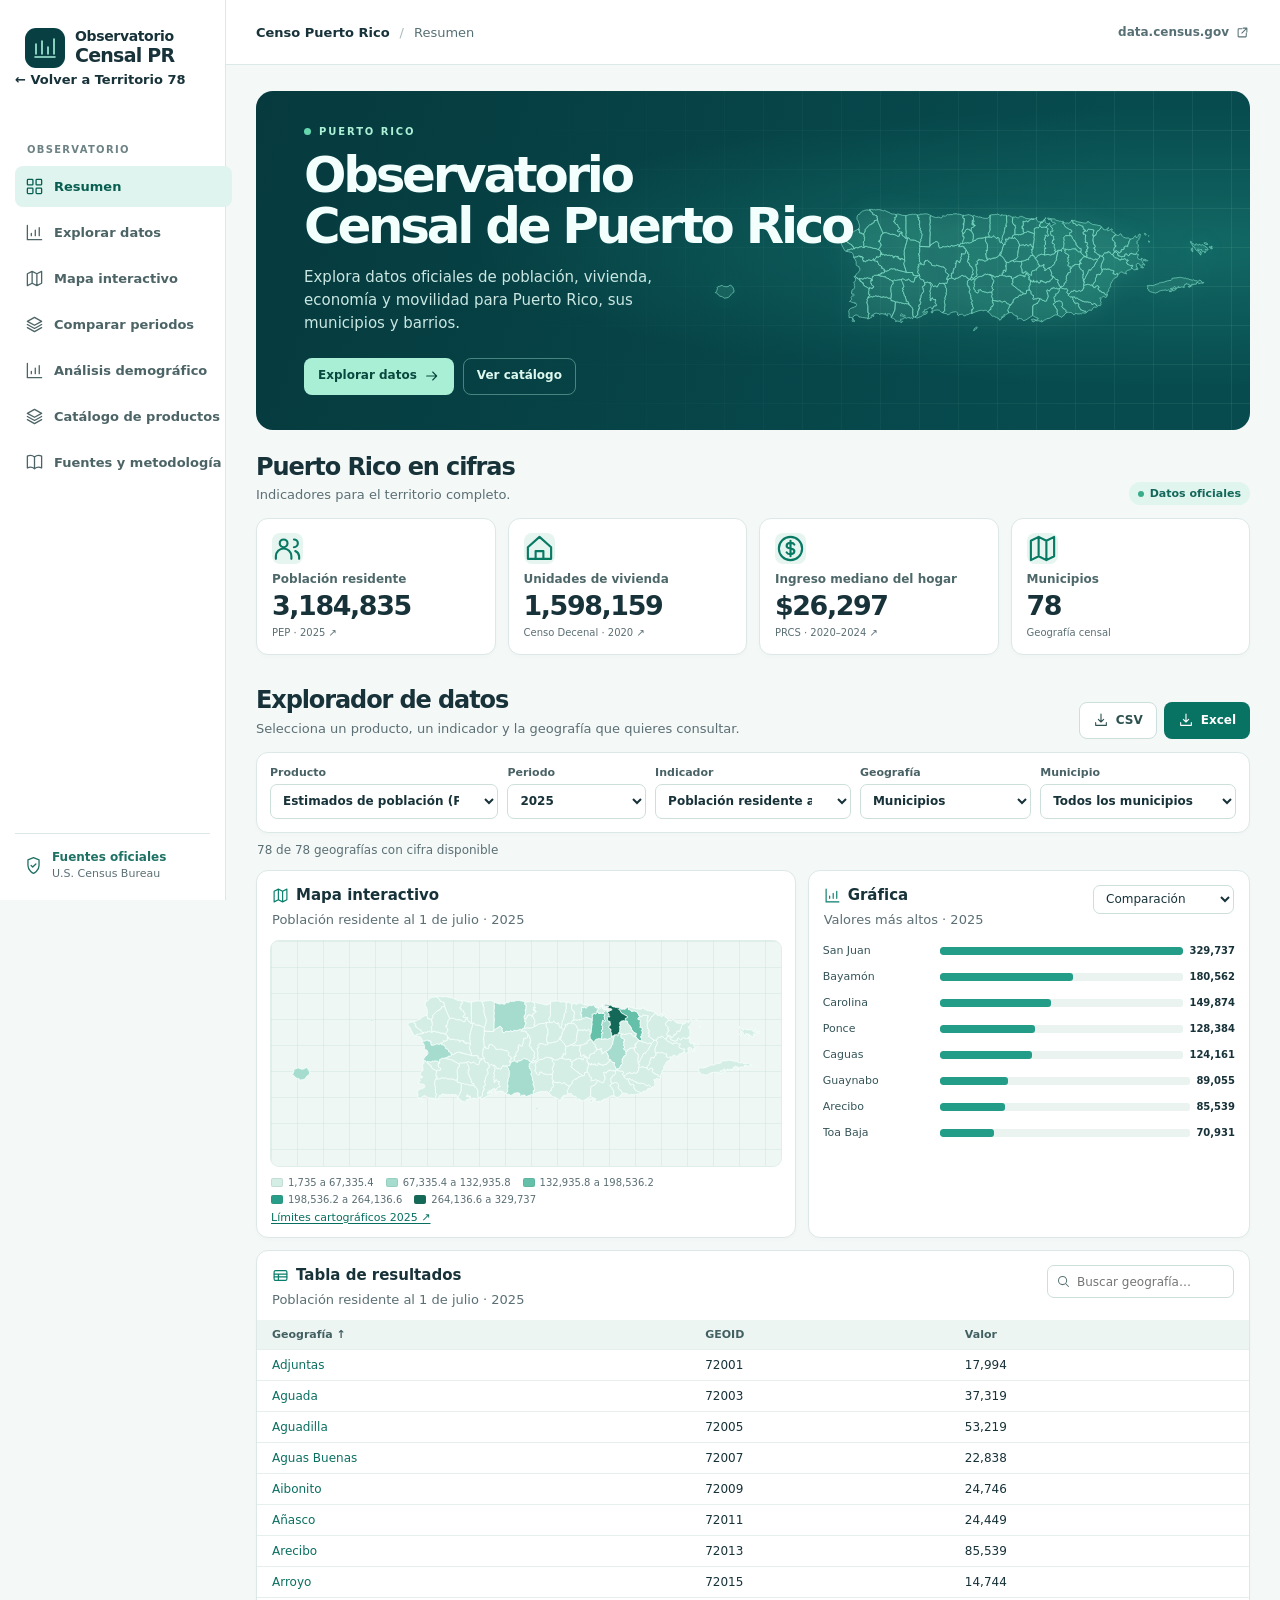
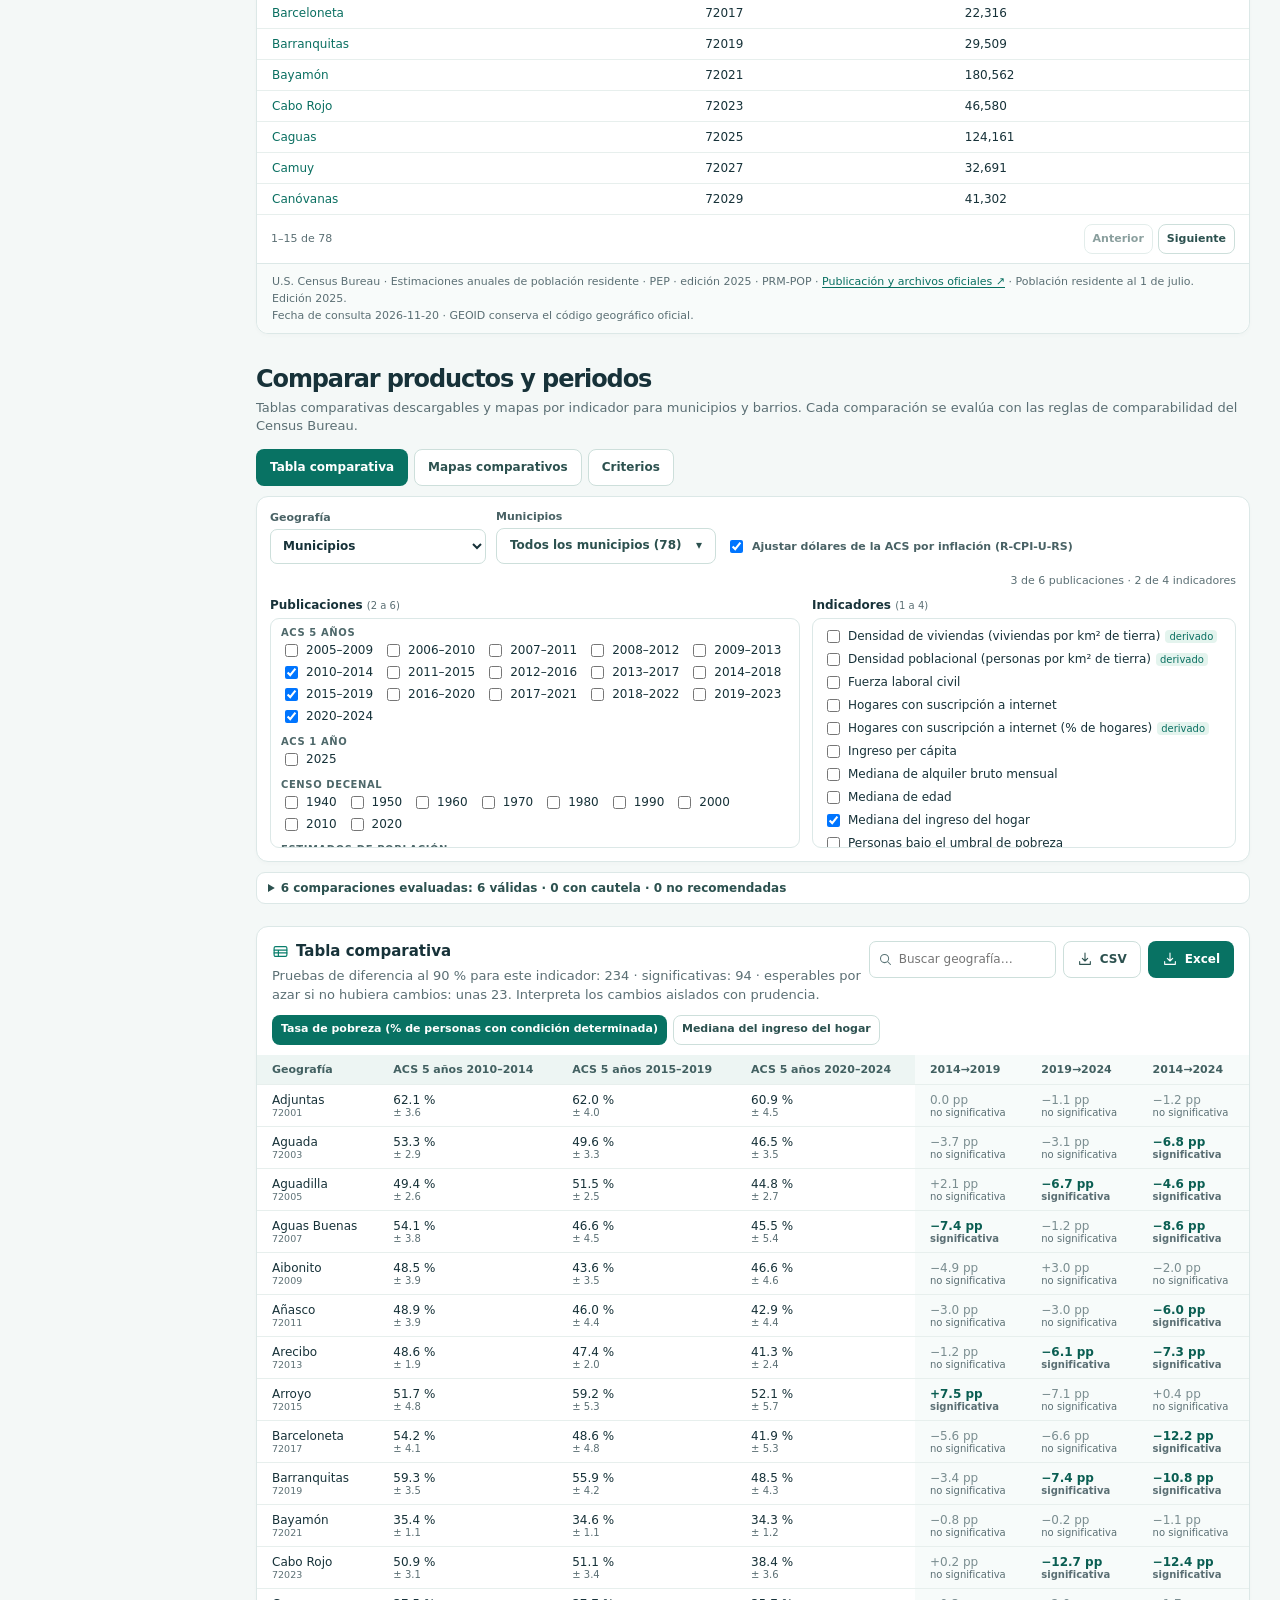
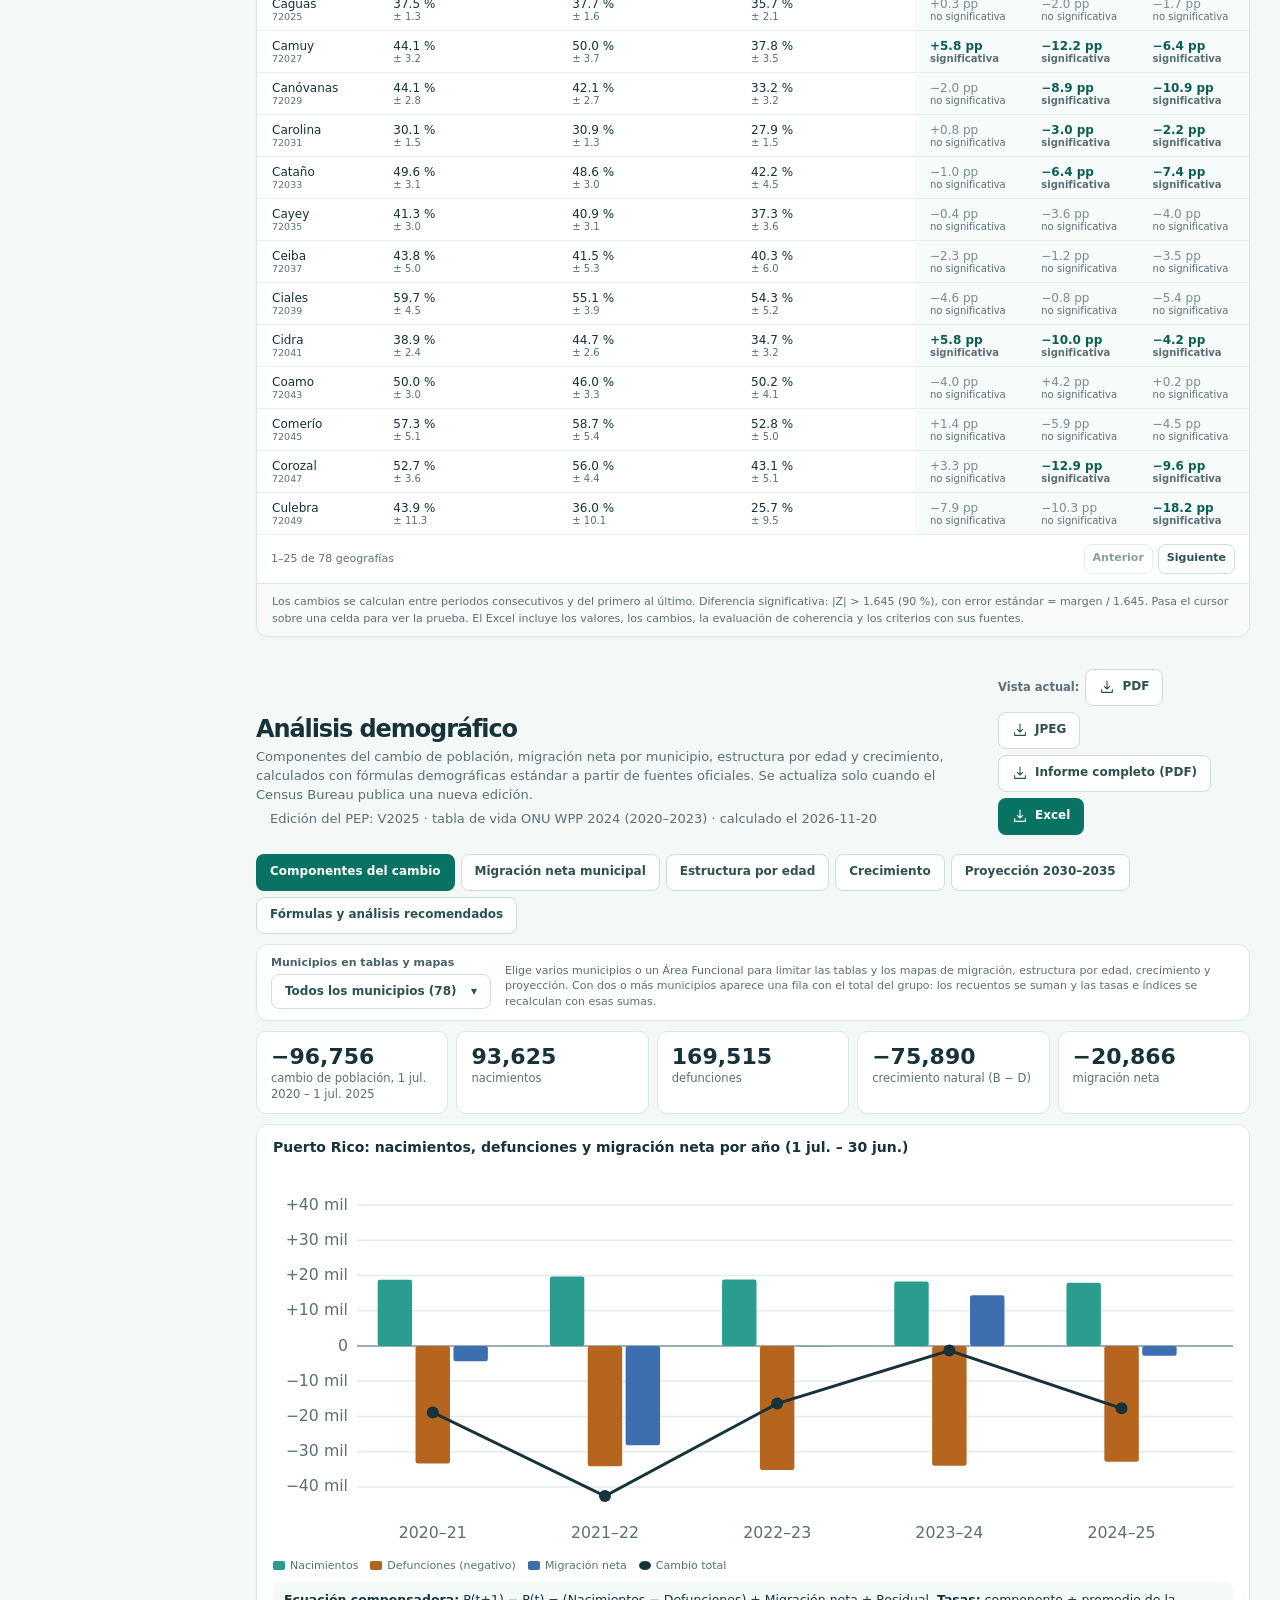
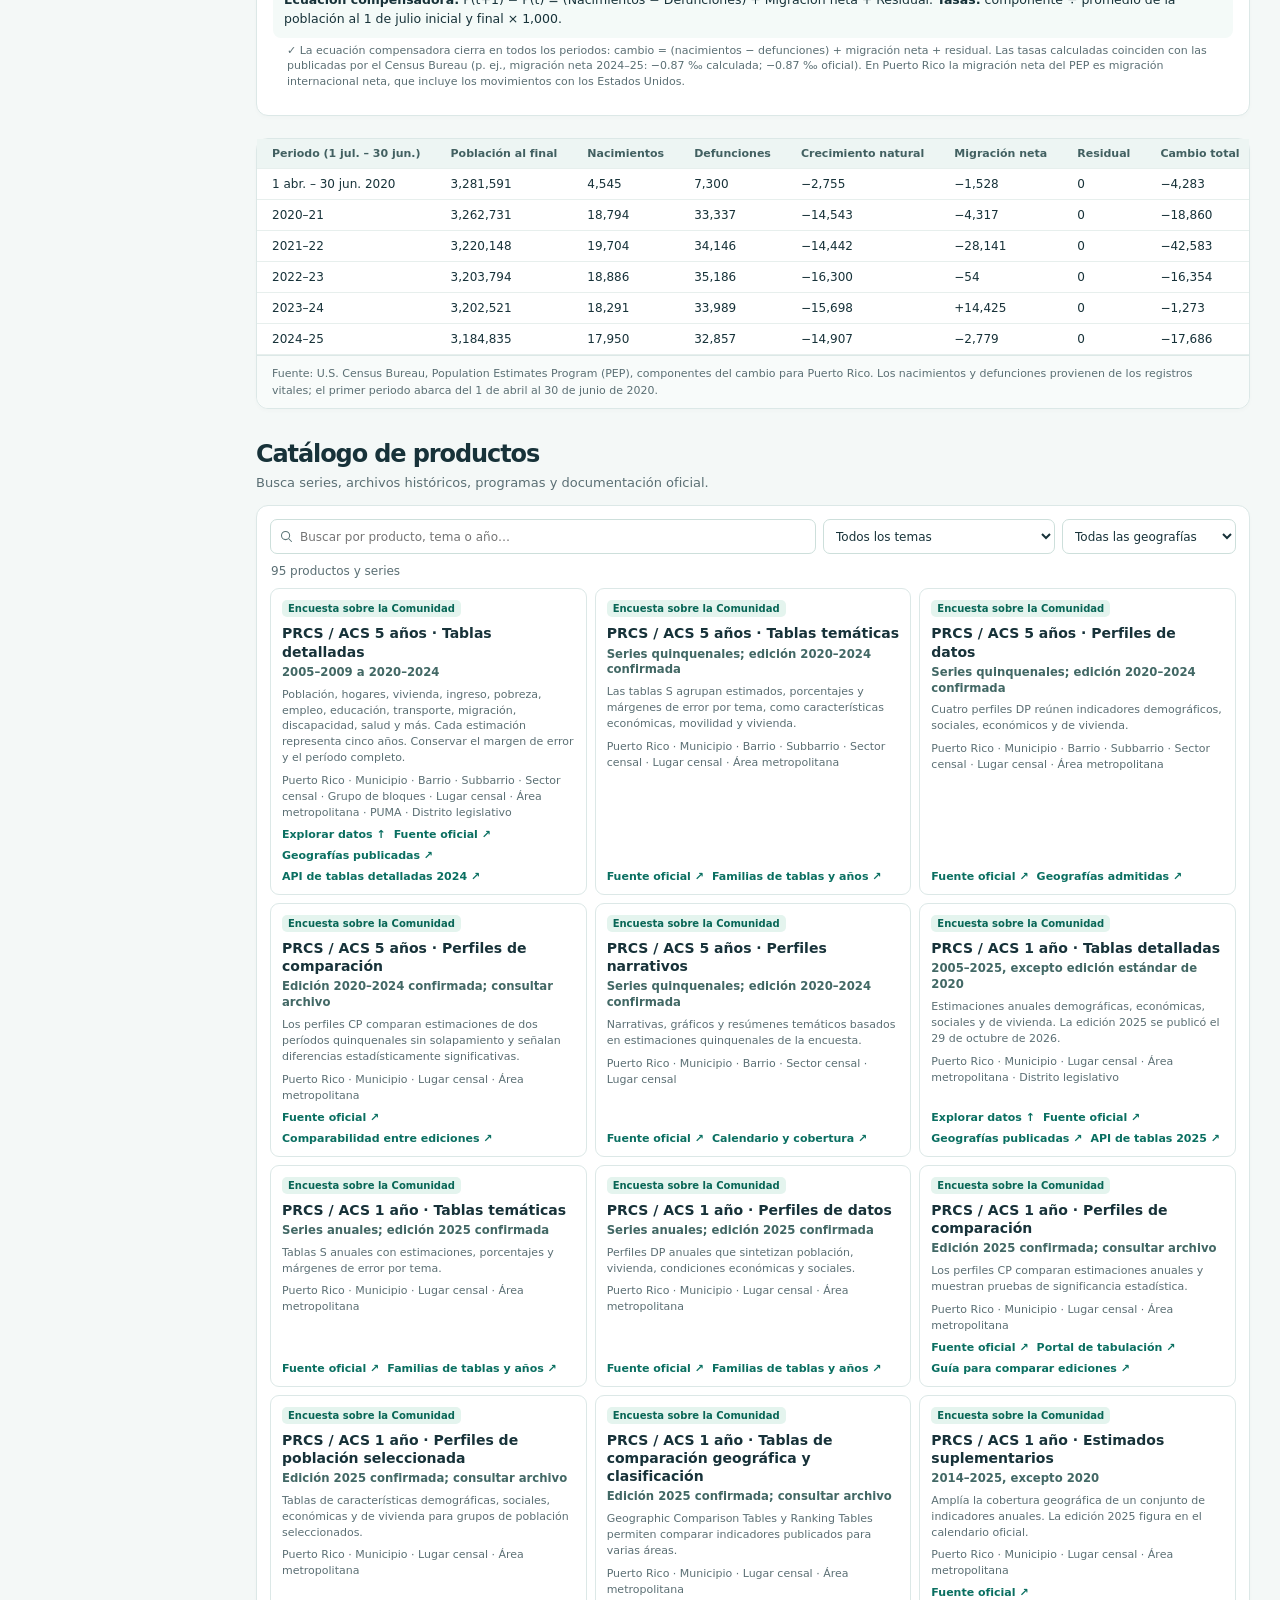
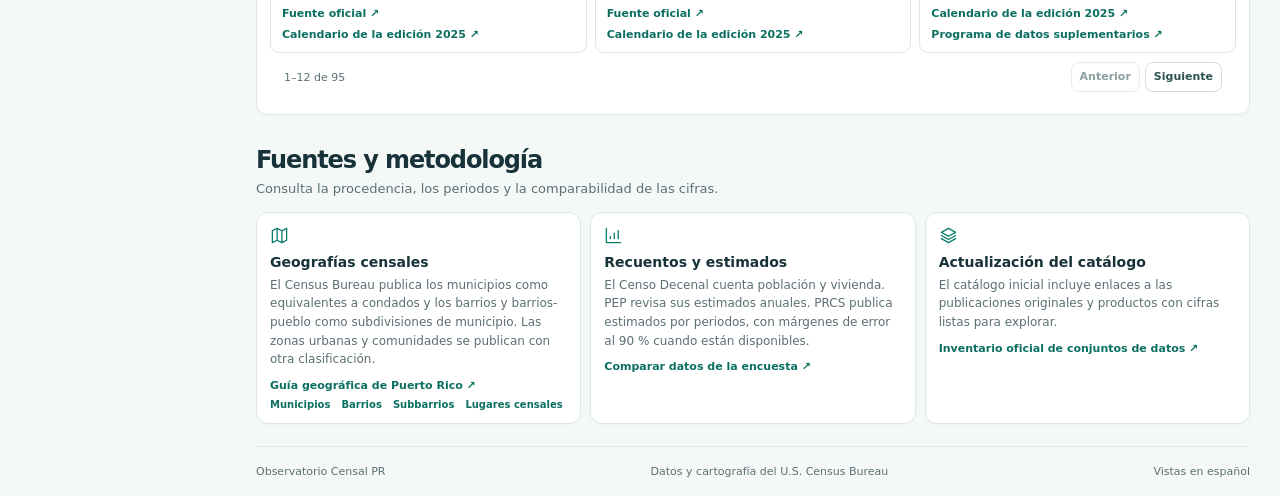
==== commit 49e1f62c: "Selección de varios municipios y Áreas Funcionales en tablas y mapas Selector común con grupos por Á" ====
--- a/sitio/censo/index.html
+++ b/sitio/censo/index.html
@@ -5,8 +5,8 @@
 <meta name="viewport" content="width=device-width, initial-scale=1">
 <title>Observatorio Censal de Puerto Rico</title>
 <meta name="description" content="Consulta estadísticas oficiales del Censo de Estados Unidos para Puerto Rico, sus municipios y barrios.">
-<link rel="stylesheet" href="style.css?v=20261120c">
-<script type="module" src="app.js?v=20261120c"></script>
+<link rel="stylesheet" href="style.css?v=20261120d">
+<script type="module" src="app.js?v=20261120d"></script>
 </head>
 <body>
 <a class="skip" href="#contenido">Ir al contenido</a>
@@ -83,7 +83,7 @@
         <div class="panel cmp-controls">
           <div class="cmp-row">
             <label>Geografía<select id="cmp-level"><option value="pr">Puerto Rico</option><option value="municipio" selected>Municipios</option><option value="barrio">Barrios y barrios-pueblo</option></select></label>
-            <label id="cmp-parent-label" hidden>Municipio<select id="cmp-parent"></select></label>
+            <div id="cmp-sel-label" class="mp-field"><span>Municipios</span><div id="cmp-sel"></div></div>
             <label class="check"><input type="checkbox" id="cmp-adjust" checked> Ajustar dólares de la ACS por inflación (R-CPI-U-RS)</label>
             <span id="cmp-count" class="cmp-count"></span>
           </div>
@@ -102,7 +102,7 @@
         <div class="panel cmp-controls">
           <div class="cmp-row">
             <label>Geografía<select id="map-level"><option value="municipio" selected>Municipios</option><option value="barrio">Barrios y barrios-pueblo</option></select></label>
-            <label id="map-parent-label" hidden>Municipio<select id="map-parent"></select></label>
+            <div class="mp-field"><span>Municipios</span><div id="map-sel"></div></div>
             <label class="grow">Indicador<select id="map-ind"></select></label>
             <label>Clases<select id="map-breaks"><option value="quantile">Cuantiles comunes</option><option value="equal">Intervalos iguales</option></select></label>
             <label class="check"><input type="checkbox" id="map-change" checked> Mapa de cambio</label>
@@ -136,6 +136,7 @@
       <div id="dm-root">
       <div class="cmp-tabs-main" role="tablist"><button type="button" class="btn accent" data-dm="componentes" role="tab" aria-selected="true">Componentes del cambio</button><button type="button" class="btn neutral" data-dm="migracion" role="tab" aria-selected="false">Migración neta municipal</button><button type="button" class="btn neutral" data-dm="estructura" role="tab" aria-selected="false">Estructura por edad</button><button type="button" class="btn neutral" data-dm="crecimiento" role="tab" aria-selected="false">Crecimiento</button><button type="button" class="btn neutral" data-dm="proyeccion" role="tab" aria-selected="false">Proyección 2030–2035</button><button type="button" class="btn neutral" data-dm="formulas" role="tab" aria-selected="false">Fórmulas y análisis recomendados</button></div>
 
+      <div class="panel dm-selbar"><div class="mp-field"><span>Municipios en tablas y mapas</span><div id="dm-sel"></div></div><p class="map-source">Elige varios municipios o un Área Funcional para limitar las tablas y los mapas de migración, estructura por edad, crecimiento y proyección. Con dos o más municipios aparece una fila con el total del grupo: los recuentos se suman y las tasas e índices se recalculan con esas sumas.</p></div>
       <div id="dm-pane-componentes" class="cmp-pane">
         <div id="dm-kpis" class="dm-kpis"></div>
         <article class="panel dm-card"><h3>Puerto Rico: nacimientos, defunciones y migración neta por año (1 jul. – 30 jun.)</h3><div id="dm-chart"></div><p class="dm-formula"><b>Ecuación compensadora:</b> P(t+1) − P(t) = (Nacimientos − Defunciones) + Migración neta + Residual. <b>Tasas:</b> componente ÷ promedio de la población al 1 de julio inicial y final × 1,000.</p><p id="dm-check" class="map-source"></p></article>
--- a/sitio/censo/style.css
+++ b/sitio/censo/style.css
@@ -38,3 +38,11 @@
 .dm-ex-head{display:flex;justify-content:space-between;align-items:flex-end;border-bottom:3px solid #173239;padding-bottom:10px;margin-bottom:14px}.dm-ex-head b{display:block;font-size:22px}.dm-ex-head span{font-size:14px;color:#355458}.dm-ex-head small{font-size:12px;color:#5b6f74}
 .dm-ex-sec{margin-bottom:22px}.dm-ex-sec h2{font-size:19px;margin:6px 0 4px}.dm-ex-sel{font-size:12.5px;color:#355458;margin:0 0 10px}.dm-ex-foot{border-top:1px solid #d5e2de;margin-top:10px;padding-top:10px;font-size:11.5px;color:#5b6f74;line-height:1.5}
 .dm-export table.cmp th,.dm-export table.cmp td{padding:6px 7px;font-size:11.5px}
+.mp-field{display:grid;gap:5px;font-size:11px;color:#496265;font-weight:680;min-width:220px}.mp{position:relative}.mp-btn{width:100%;justify-content:space-between;min-height:35px;text-align:left;font-weight:600}.mp-btn span{overflow:hidden;text-overflow:ellipsis;white-space:nowrap;max-width:300px;display:inline-block;vertical-align:bottom}
+.mp-pop{position:absolute;z-index:40;top:calc(100% + 6px);left:0;width:min(640px,92vw);background:#fff;border:1px solid var(--line);border-radius:12px;box-shadow:0 12px 32px rgba(16,50,55,.18);padding:12px;display:grid;gap:10px}.mp-pop[hidden]{display:none}
+.mp-af span{display:block;font-size:10px;font-weight:750;letter-spacing:.06em;text-transform:uppercase;color:#4e686a;margin-bottom:5px}.mp-af div{display:flex;flex-wrap:wrap;gap:5px}.mp-chip{border:1px solid #c9ddd7;background:#f4faf8;border-radius:99px;padding:4px 10px;font:inherit;font-size:12px;cursor:pointer;color:#173239}.mp-chip small{color:#6b8285}.mp-chip:hover{border-color:#2a9d8f}.mp-chip.on{background:#0a6f61;color:#fff;border-color:#0a6f61}.mp-chip.on small{color:#d6efe9}
+.mp-tools{display:flex;gap:6px;align-items:center}.mp-tools input{flex:1;min-width:0;border:1px solid var(--line);border-radius:8px;padding:7px 9px;font:inherit;font-size:12.5px}
+.mp-grid{display:grid;grid-template-columns:repeat(4,minmax(0,1fr));gap:3px 10px;max-height:250px;overflow:auto;font-size:12.5px;font-weight:500;color:#173239}.mp-grid label{display:flex;gap:5px;align-items:center;white-space:nowrap}.mp-grid label[hidden]{display:none}.mp-note{font-size:11px;color:var(--muted);margin:0;font-weight:500}
+table.cmp tr.selrow td{background:#eef6f3;font-weight:650}table.cmp tr.selrow .gid{white-space:normal;max-width:260px;display:block;font-weight:400}.cmp-map .geo path.ctx{stroke:#fff}
+@media(max-width:700px){.mp-grid{grid-template-columns:repeat(2,minmax(0,1fr))}.mp-pop{left:auto;right:0}}
+.dm-selbar{display:flex;gap:14px;align-items:flex-end;flex-wrap:wrap;padding:11px 14px;margin-bottom:10px}.dm-selbar .map-source{flex:1;min-width:240px;margin:0}.linkish.grp{color:#173239;font-weight:750}.dm-export .dm-selbar{display:none}
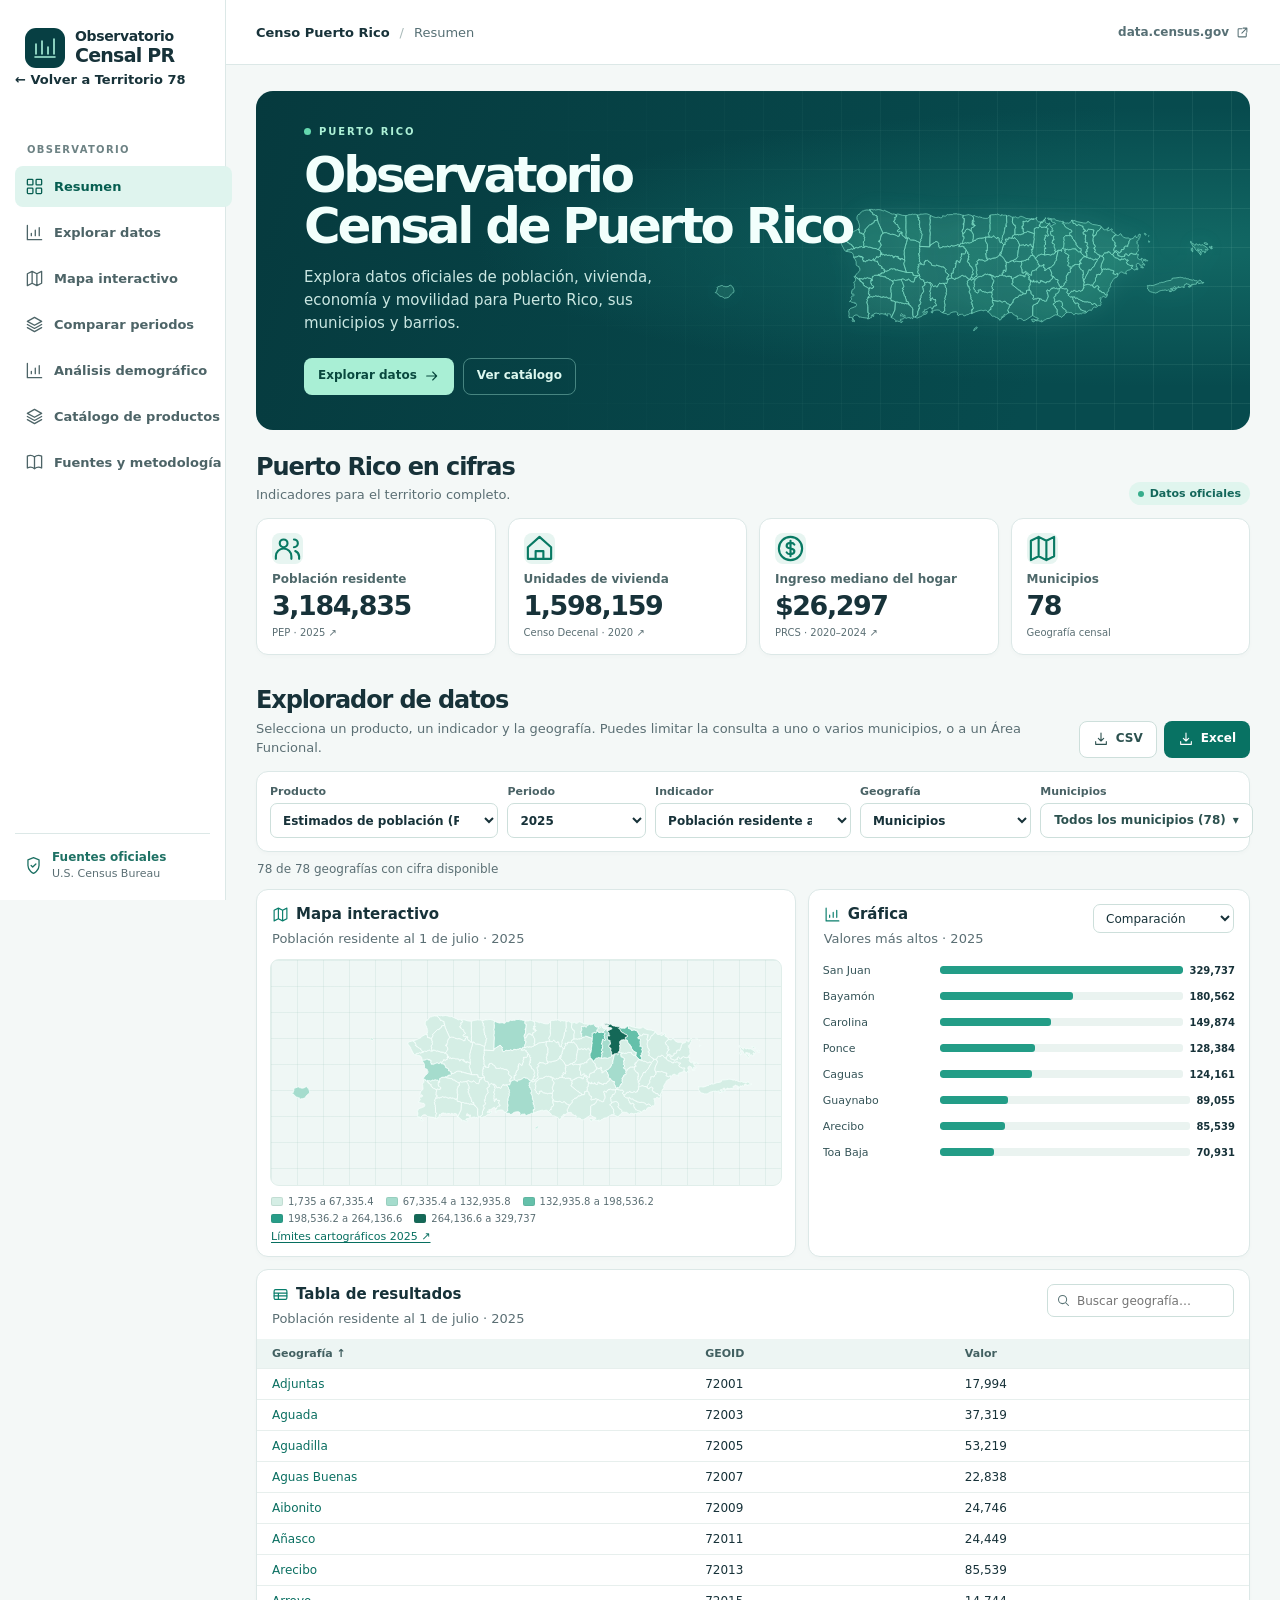
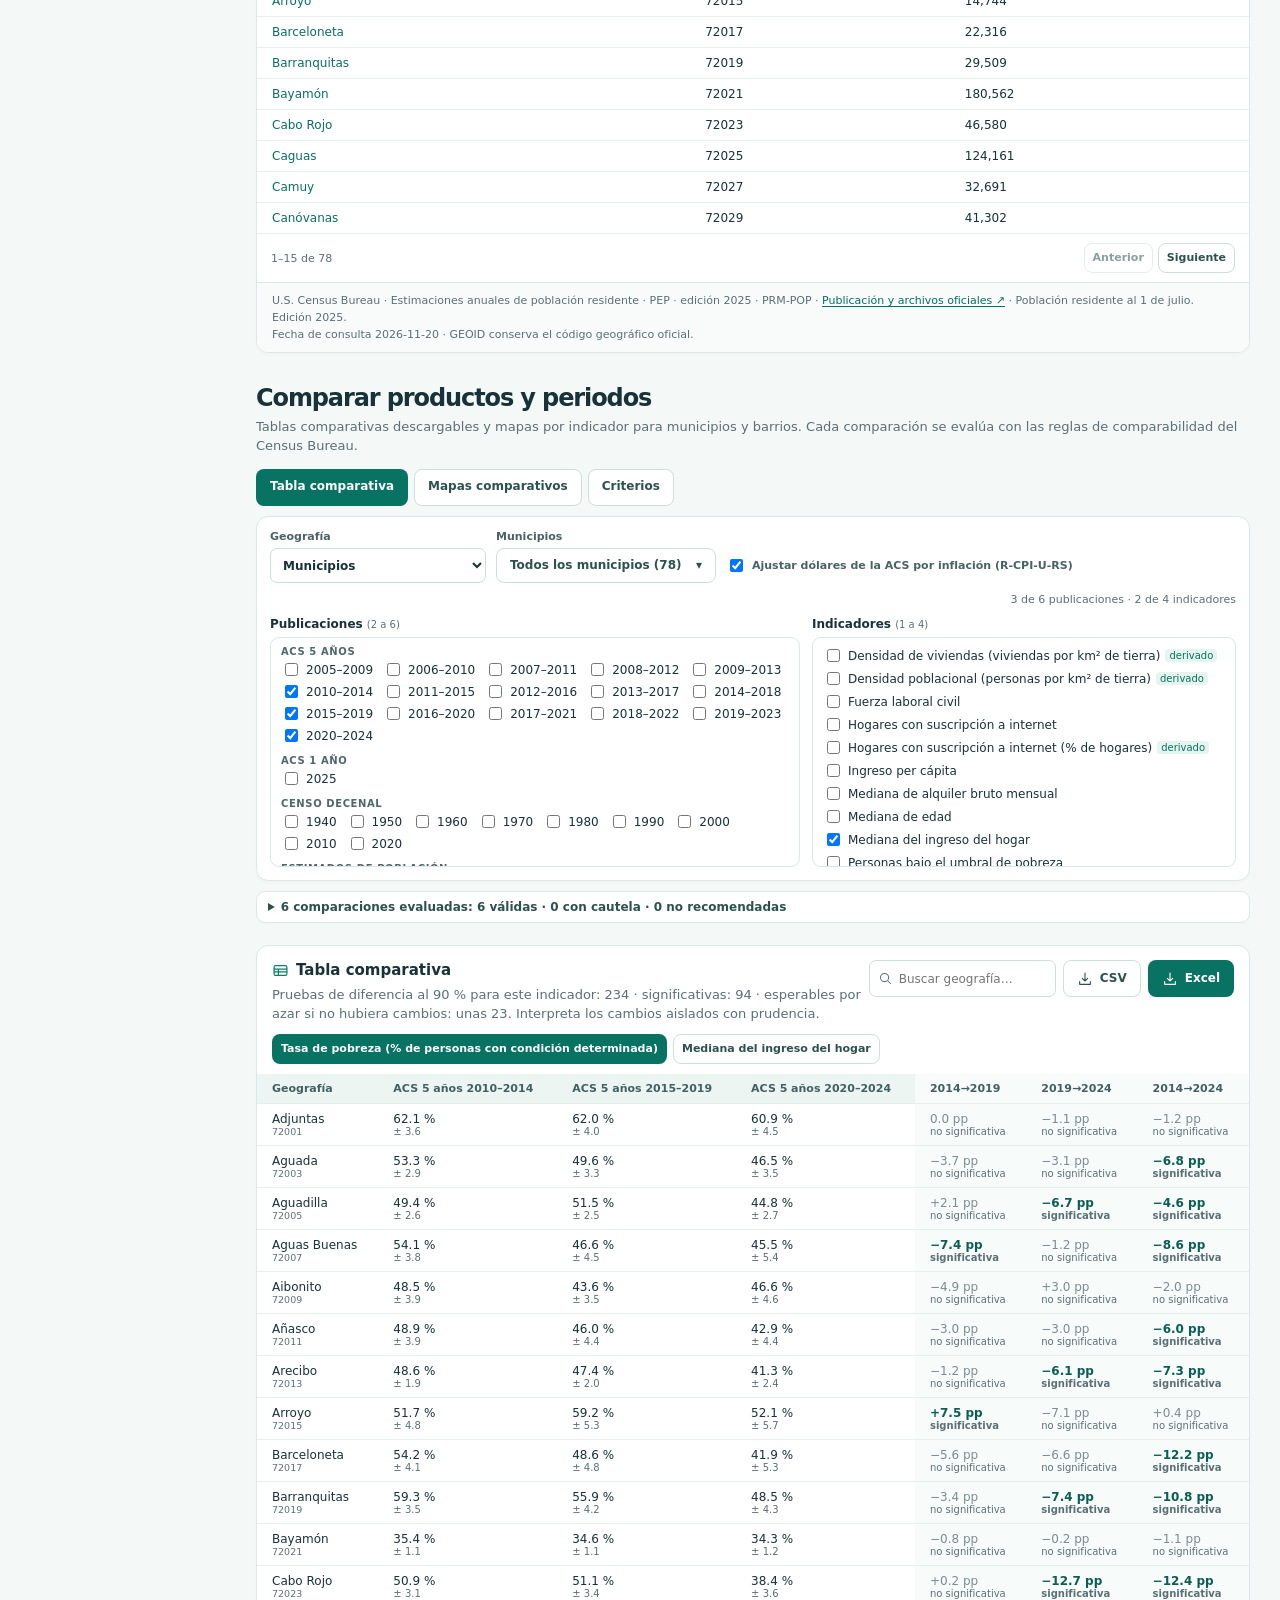
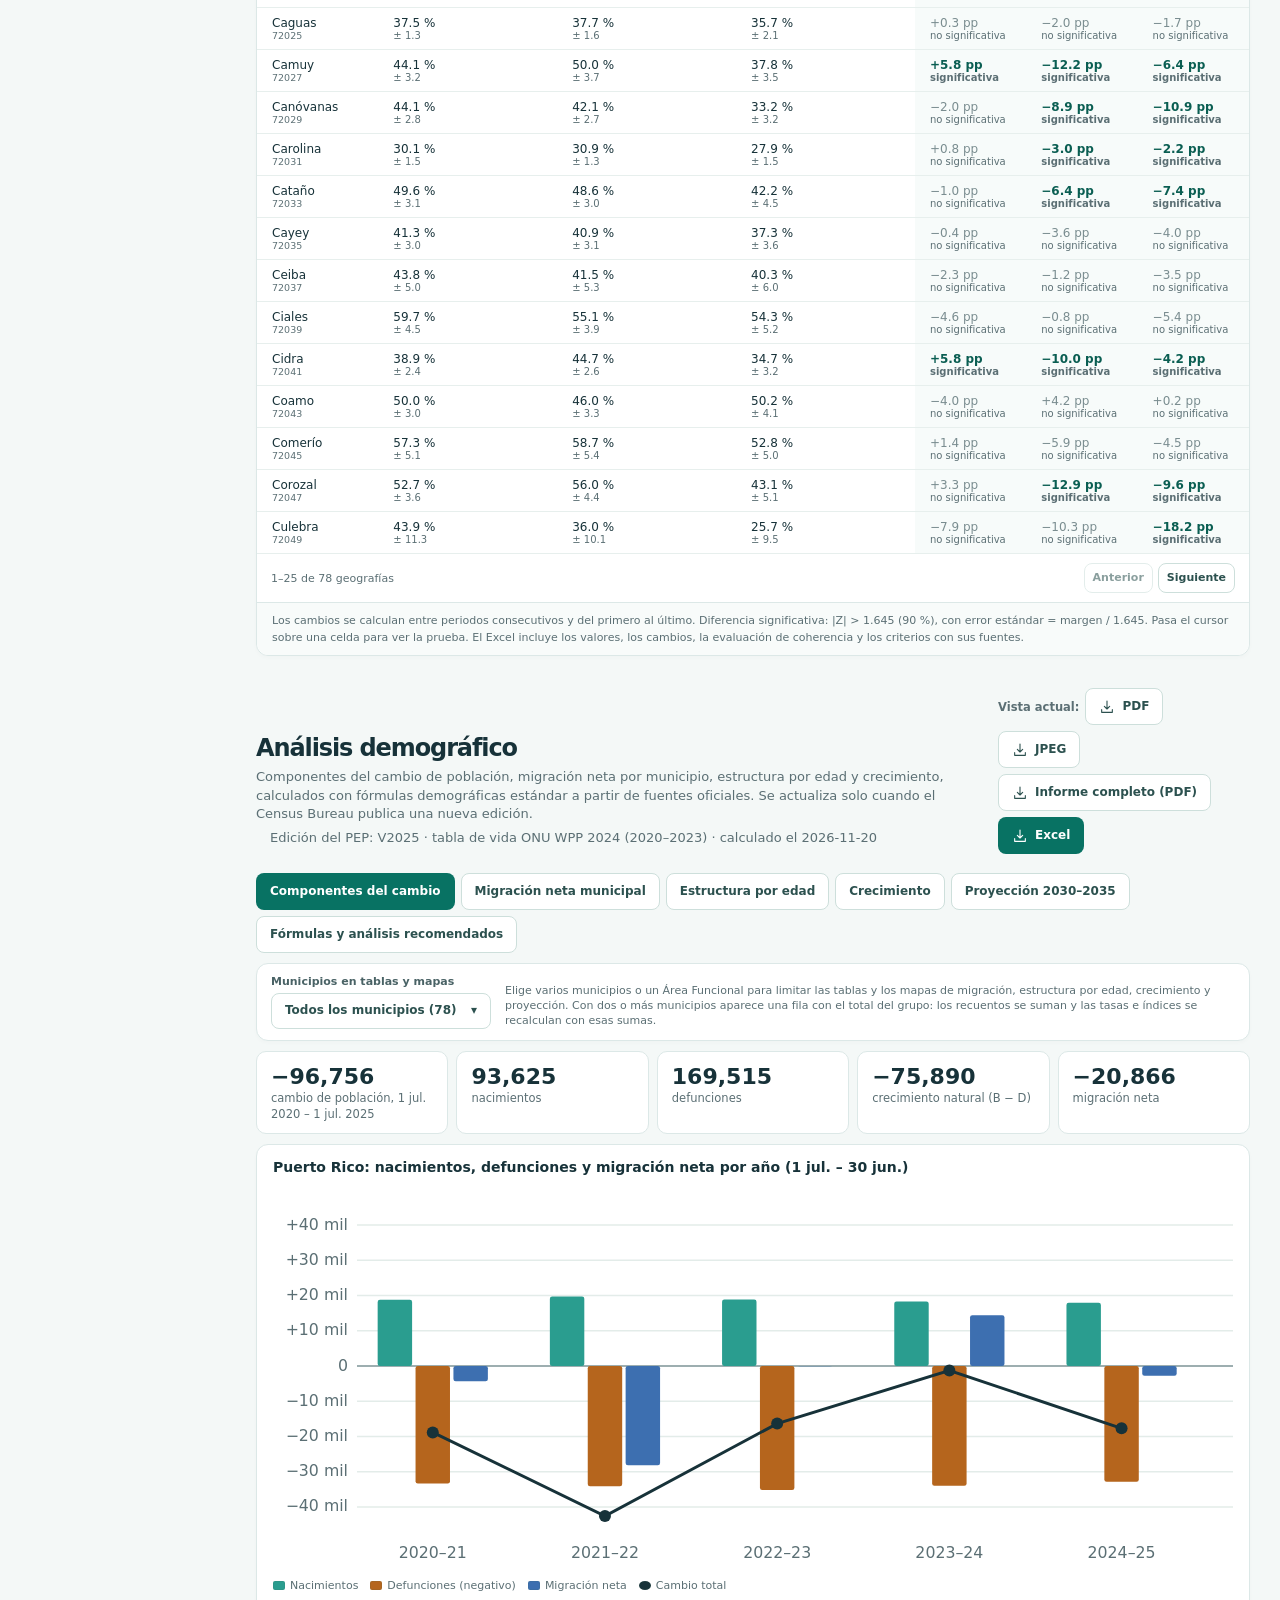
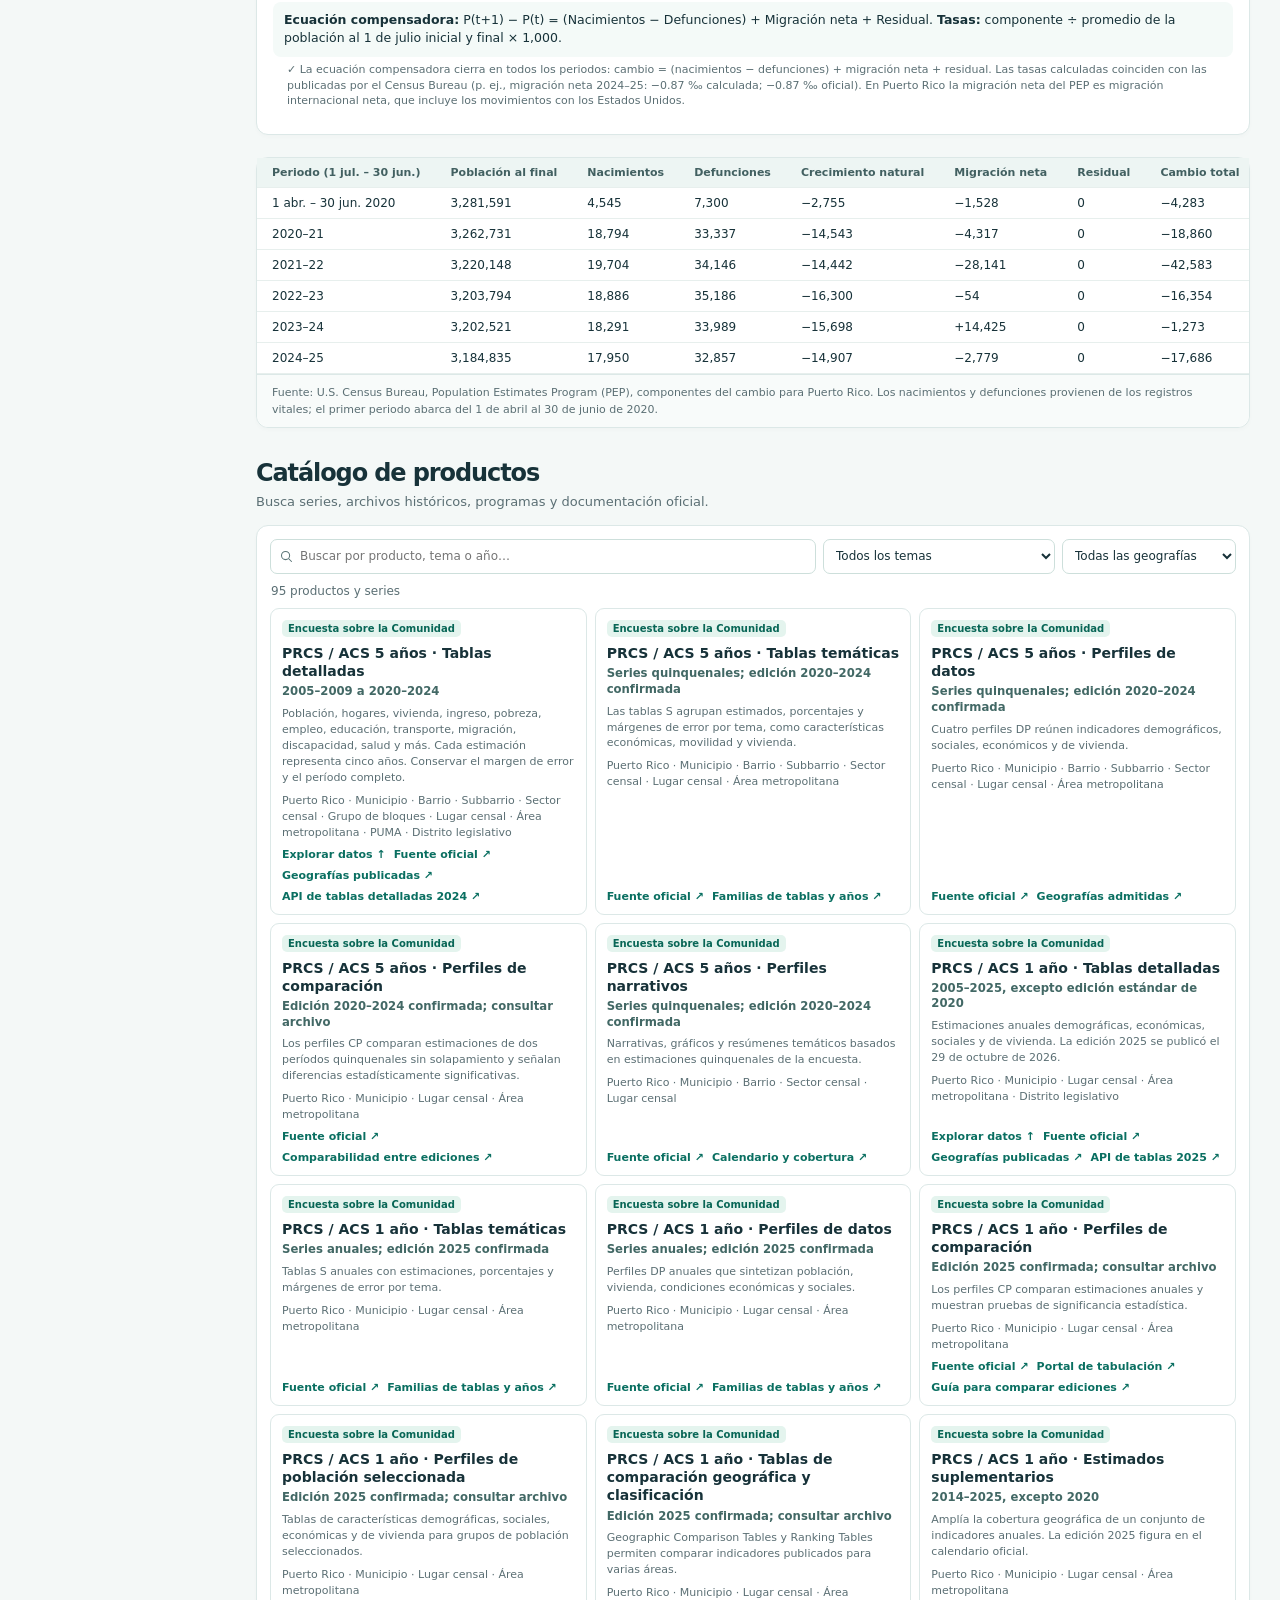
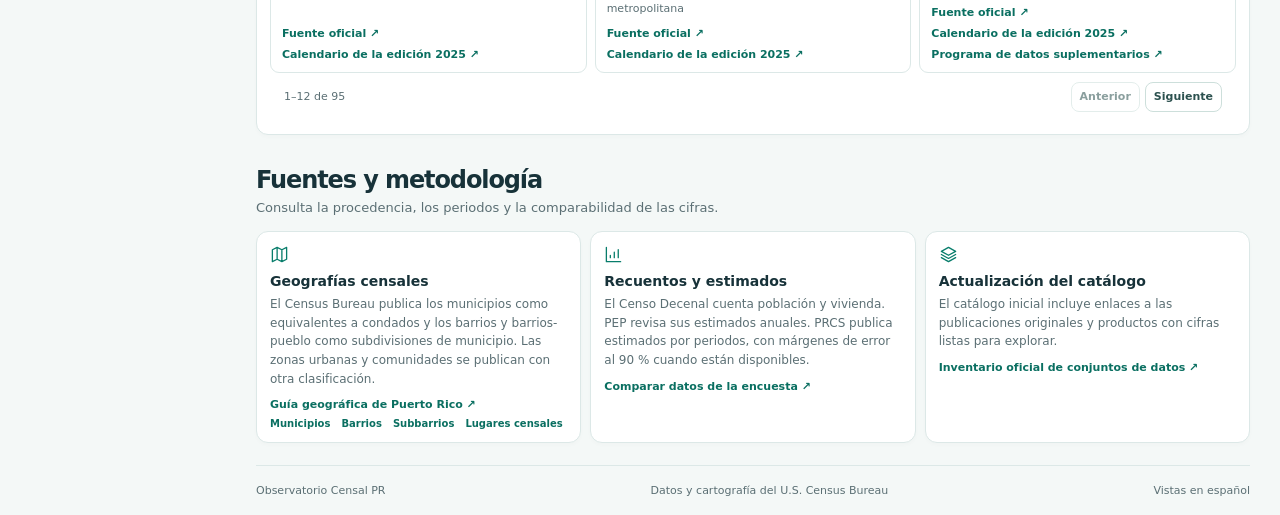
==== commit eda00f2d: "Explorador de datos: selección de varios municipios y Áreas Funcionales Tabla con fila de total (√ΣM" ====
--- a/sitio/censo/index.html
+++ b/sitio/censo/index.html
@@ -5,8 +5,8 @@
 <meta name="viewport" content="width=device-width, initial-scale=1">
 <title>Observatorio Censal de Puerto Rico</title>
 <meta name="description" content="Consulta estadísticas oficiales del Censo de Estados Unidos para Puerto Rico, sus municipios y barrios.">
-<link rel="stylesheet" href="style.css?v=20261120d">
-<script type="module" src="app.js?v=20261120d"></script>
+<link rel="stylesheet" href="style.css?v=20261120e">
+<script type="module" src="app.js?v=20261120e"></script>
 </head>
 <body>
 <a class="skip" href="#contenido">Ir al contenido</a>
@@ -45,14 +45,14 @@
       <div class="kpis" id="kpis" aria-live="polite"><p>Cargando indicadores oficiales…</p></div>
     </section>
     <section id="explorar" aria-labelledby="explorar-title">
-      <div class="section-header"><div><h2 id="explorar-title">Explorador de datos</h2><p>Selecciona un producto, un indicador y la geografía que quieres consultar.</p></div><div class="exports"><button id="export-csv" class="btn neutral" disabled><i data-icon="download"></i> CSV</button><button id="export-xlsx" class="btn accent" disabled><i data-icon="download"></i> Excel</button></div></div>
+      <div class="section-header"><div><h2 id="explorar-title">Explorador de datos</h2><p>Selecciona un producto, un indicador y la geografía. Puedes limitar la consulta a uno o varios municipios, o a un Área Funcional.</p></div><div class="exports"><button id="export-csv" class="btn neutral" disabled><i data-icon="download"></i> CSV</button><button id="export-xlsx" class="btn accent" disabled><i data-icon="download"></i> Excel</button></div></div>
       <div id="data-error" class="notice" hidden></div>
       <div class="panel filter-grid">
         <label>Producto<select id="product" disabled></select></label>
         <label>Periodo<select id="year" disabled></select></label>
         <label>Indicador<select id="indicator" disabled></select></label>
         <label>Geografía<select id="level" disabled><option value="municipio">Municipios</option><option value="barrio">Barrios y barrios-pueblo</option><option value="pr">Puerto Rico</option></select></label>
-        <label id="parent-label">Municipio<select id="parent" disabled><option value="">Todos los municipios</option></select></label>
+        <div id="parent-label" class="mp-field"><span>Municipios</span><div id="parent-sel"><button class="btn neutral mp-btn" type="button" disabled>Todos los municipios</button></div></div>
       </div>
       <p id="status" class="status" role="status"></p>
       <div class="viz-grid">
--- a/sitio/censo/style.css
+++ b/sitio/censo/style.css
@@ -46,3 +46,5 @@
 table.cmp tr.selrow td{background:#eef6f3;font-weight:650}table.cmp tr.selrow .gid{white-space:normal;max-width:260px;display:block;font-weight:400}.cmp-map .geo path.ctx{stroke:#fff}
 @media(max-width:700px){.mp-grid{grid-template-columns:repeat(2,minmax(0,1fr))}.mp-pop{left:auto;right:0}}
 .dm-selbar{display:flex;gap:14px;align-items:flex-end;flex-wrap:wrap;padding:11px 14px;margin-bottom:10px}.dm-selbar .map-source{flex:1;min-width:240px;margin:0}.linkish.grp{color:#173239;font-weight:750}.dm-export .dm-selbar{display:none}
+.filter-grid .mp-field{min-width:0}#parent-sel .mp-pop{left:auto;right:0}.table-card tr.selrow td{background:#eef6f3;font-weight:650}.map-frame path.ctx{stroke:#fff;cursor:default}
+@media(max-width:650px){.filter-grid #parent-label{grid-column:1/-1}#parent-sel .mp-pop{left:0;right:auto}}
